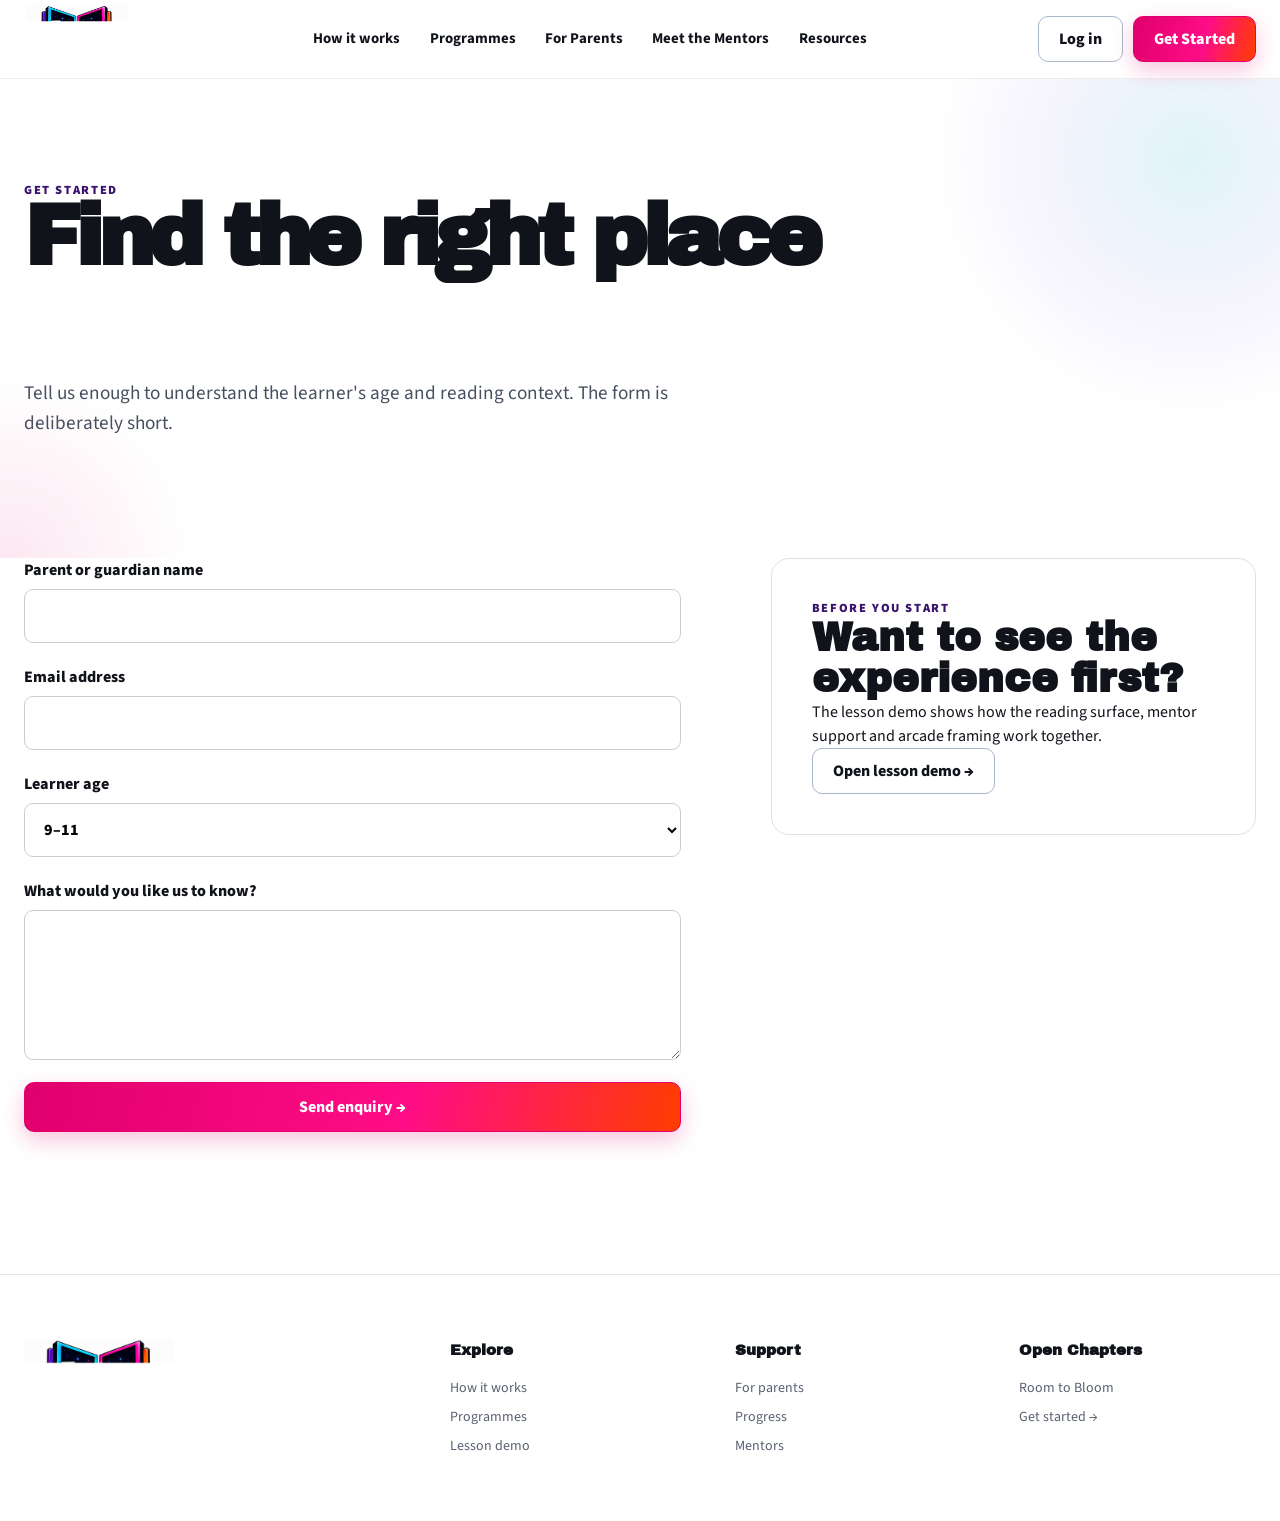
==== get-started.html @ 52873a99 "Add Open Chapters V7.12 conferencing site" ====
<!doctype html>
<html lang="en">
<head>
<meta charset="utf-8">
<meta name="viewport" content="width=device-width,initial-scale=1">
<meta name="theme-color" content="#ffffff">
<title>Get Started — Open Chapters</title>
<meta name="description" content="Get started with Open Chapters.">
<link rel="preconnect" href="https://fonts.googleapis.com">
<link rel="preconnect" href="https://fonts.gstatic.com" crossorigin>
<link href="https://fonts.googleapis.com/css2?family=Archivo+Black&family=Source+Sans+3:wght@400;600;700;800;900&display=swap" rel="stylesheet">
<link rel="stylesheet" href="css/main.css">
<link rel="stylesheet" href="css/design-primitives.css">
<link rel="stylesheet" href="css/composition-system.css">
<link rel="stylesheet" href="css/interaction-states.css">
<link rel="stylesheet" href="css/multipage.css">
<link href="css/alive.css" rel="stylesheet"/>
</head><body class="start-page"><a class="skip-link" href="#main">Skip to content</a><header class="site-header" data-header="">
<div class="shell header-inner">
<a aria-label="Open Chapters home" class="brand" href="index.html"><img alt="Open Chapters — Room to Bloom" src="assets/open-chapters-logo.png"/></a>
<button aria-controls="primary-nav" aria-expanded="false" class="menu-toggle" data-menu-toggle=""><span></span><span></span><span></span><b class="sr-only">Menu</b></button>
<nav class="primary-nav" data-menu="" id="primary-nav">
<a href="how-it-works.html">How it works</a><a href="programmes.html">Programmes</a><a href="parents.html">For Parents</a><a href="mentors.html">Meet the Mentors</a><a href="resources.html">Resources</a>
</nav>
<div class="header-actions"><button class="btn btn-outline">Log in</button><a class="btn btn-hot" href="get-started.html">Get Started</a></div>
</div>
</header><main id="main"><section class="v6-hero compact start-hero"><div class="shell"><p class="eyebrow">GET STARTED</p><h1>Find the right place<br><em>to begin.</em></h1><p class="v6-lede">Tell us enough to understand the learner's age and reading context. The form is deliberately short.</p></div></section><section class="start-layout"><div class="shell"><form class="start-form" data-start-form><label><span>Parent or guardian name</span><input name="name" autocomplete="name" required></label><label><span>Email address</span><input name="email" type="email" autocomplete="email" required></label><label><span>Learner age</span><select name="age"><option>6–8</option><option selected>9–11</option><option>12–14</option></select></label><label><span>What would you like us to know?</span><textarea name="context" rows="5"></textarea></label><button class="btn btn-hot btn-lg" type="submit">Send enquiry →</button><p class="form-message" aria-live="polite"></p></form><aside><p class="eyebrow">BEFORE YOU START</p><h2>Want to see the experience first?</h2><p>The lesson demo shows how the reading surface, mentor support and arcade framing work together.</p><a class="btn btn-outline" href="lesson.html">Open lesson demo →</a></aside></div></section></main><footer class="site-footer-v6"><div class="shell footer-v6-grid"><a class="footer-logo" href="index.html"><img src="assets/open-chapters-logo.png" alt="Open Chapters — Room to Bloom"></a><div><strong>Explore</strong><a href="how-it-works.html">How it works</a><a href="programmes.html">Programmes</a><a href="lesson.html">Lesson demo</a></div><div><strong>Support</strong><a href="parents.html">For parents</a><a href="progress.html">Progress</a><a href="mentors.html">Mentors</a></div><div><strong>Open Chapters</strong><span>Room to Bloom</span><a href="get-started.html">Get started →</a></div></div></footer><script src="js/primitives.js" defer></script><script src="js/app.js" defer></script><script src="js/multipage.js" defer></script><script defer src="js/alive.js"></script>
</body></html>
---- css/main.css ----
@layer reset,tokens,base,layout,components,sections,motion,responsive,utilities;
@layer reset{*,*::before,*::after{box-sizing:border-box}html{scroll-behavior:smooth}body,h1,h2,h3,h4,p,ul,ol,figure,blockquote{margin:0}ul{padding:0;list-style:none}button,input,textarea,select{font:inherit}button,a{-webkit-tap-highlight-color:transparent}img{display:block;max-width:100%}a{color:inherit;text-decoration:none}}
@layer tokens{:root{--white:#fff;--ink:#10131a;--cyan:#00a7c7;--cyan2:#00e7ff;--magenta:#e0006c;--violet:#3b146e;--violet2:#5426d9;--orange:#ff8a00;--verm:#ff3d00;--lime:#b6ff00;--paper:#f7f9fc;--line:#dfe5ee;--muted:#5d6780;--display:"Archivo Black",Impact,sans-serif;--ui:"Source Sans 3",Arial,sans-serif;--shell:1440px;--shadow:0 18px 55px rgba(16,19,26,.13);--shadow-small:0 8px 25px rgba(16,19,26,.10);--ease:cubic-bezier(.2,.8,.2,1)}}
@layer base{html{background:var(--white);color:var(--ink);font-family:var(--ui)}body{min-width:320px;background:#fff;font-size:16px;line-height:1.5;overflow-x:hidden}.shell{width:min(calc(100% - 48px),var(--shell));margin-inline:auto}.shell-wide{--shell:1540px}.sr-only{position:absolute;width:1px;height:1px;padding:0;margin:-1px;overflow:hidden;clip:rect(0,0,0,0);white-space:nowrap;border:0}.skip-link{position:fixed;z-index:9999;top:8px;left:8px;transform:translateY(-150%);background:var(--ink);color:#fff;padding:10px 16px;border-radius:8px}.skip-link:focus{transform:none}em{font-style:normal;background:linear-gradient(90deg,var(--violet2),var(--cyan),var(--magenta));-webkit-background-clip:text;background-clip:text;color:transparent}.eyebrow{font-size:.78rem;font-weight:900;letter-spacing:.13em;color:var(--violet);text-transform:uppercase}.section-intro{max-width:800px;margin:0 auto 38px;text-align:center}.section-intro h2,.section-bar h2,.parent-copy h2,.mentor-copy h2{font-family:var(--display);font-size:clamp(2rem,3.4vw,4rem);line-height:.98;letter-spacing:-.045em;margin-top:10px}.section-intro>p:last-child{max-width:680px;margin:18px auto 0;color:var(--muted);font-size:1.1rem}}
@layer components{.btn{display:inline-flex;align-items:center;justify-content:center;gap:10px;min-height:42px;padding:10px 20px;border:1.5px solid var(--ink);border-radius:10px;background:#fff;color:var(--ink);font-weight:800;cursor:pointer;transition:transform .18s var(--ease),box-shadow .18s var(--ease),filter .18s var(--ease)}.btn:hover{transform:translateY(-2px);box-shadow:var(--shadow-small)}.btn:active{transform:translateY(1px)}.btn-hot{border-color:var(--magenta);color:#fff;background:linear-gradient(105deg,var(--magenta),#ff0c87 58%,var(--verm));box-shadow:0 8px 22px rgba(224,0,108,.24)}.btn-outline{background:rgba(255,255,255,.9);border-color:#aab6cc}.btn-lg{min-height:50px;padding:12px 25px}.btn-xl{min-height:58px;padding:14px 34px;font-size:1.08rem}.actions{display:flex;gap:14px;flex-wrap:wrap;margin-top:28px}.play{display:grid;place-items:center;width:24px;height:24px;border:1px solid currentColor;border-radius:50%;font-size:.62rem}.object-icon{width:50px;height:50px;display:grid;place-items:center;font-family:var(--display);font-size:28px;color:#fff;border:3px solid var(--ink);border-radius:12px;box-shadow:4px 5px 0 var(--violet)}.object-icon-book{background:linear-gradient(135deg,var(--cyan),var(--magenta))}.object-icon-controller{background:linear-gradient(135deg,var(--violet2),var(--magenta))}.object-icon-bars{background:linear-gradient(135deg,var(--cyan),var(--violet2))}.object-icon-star{background:linear-gradient(135deg,var(--orange),var(--magenta));color:#ffe659}.plate{position:relative;background:linear-gradient(180deg,#101d33,#050a13);border:2px solid var(--cyan);box-shadow:inset 0 0 0 2px rgba(84,38,217,.65),0 0 10px rgba(0,167,199,.4);clip-path:polygon(4% 0,96% 0,100% 18%,100% 82%,96% 100%,4% 100%,0 82%,0 18%)}.plate::before{content:"";position:absolute;left:8%;right:8%;top:2px;height:2px;background:#fff;opacity:.7;box-shadow:0 0 8px #fff}}
@layer layout{.site-header{position:sticky;top:0;z-index:100;background:rgba(255,255,255,.93);backdrop-filter:blur(18px);border-bottom:1px solid rgba(16,19,26,.08);transition:box-shadow .2s}.site-header.scrolled{box-shadow:0 8px 28px rgba(16,19,26,.09)}.header-inner{height:78px;display:grid;grid-template-columns:118px 1fr auto;align-items:center;gap:26px}.brand img{width:105px;height:68px;object-fit:contain}.primary-nav{display:flex;justify-content:center;gap:clamp(18px,2.3vw,40px);font-size:.93rem;font-weight:700}.primary-nav a{position:relative;padding:8px 0}.primary-nav a::after{content:"";position:absolute;left:0;right:100%;bottom:2px;height:3px;background:linear-gradient(90deg,var(--cyan),var(--magenta));transition:right .2s}.primary-nav a:hover::after{right:0}.header-actions{display:flex;gap:10px}.menu-toggle{display:none;border:0;background:none;width:42px;height:42px;padding:8px}.menu-toggle span{display:block;height:2px;background:var(--ink);margin:6px 0}.content-section{padding:84px 0}.section-stage{position:relative}}
@layer sections{.hero{min-height:650px;padding:44px 0 18px;background:#fff;overflow:hidden}.hero::before{content:"";position:absolute;inset:0;background:radial-gradient(circle at 67% 46%,rgba(0,167,199,.07),transparent 24%),radial-gradient(circle at 80% 32%,rgba(224,0,108,.055),transparent 18%);pointer-events:none}.hero-grid{position:relative;display:grid;grid-template-columns:.78fr 1.42fr;gap:34px;align-items:center;min-height:470px}.hero-copy{z-index:3;padding-left:2%}.hero-copy h1{font-family:var(--display);font-size:clamp(3.8rem,5.8vw,6.4rem);line-height:.84;letter-spacing:-.065em}.hero-copy h1 em{display:inline-block;padding-bottom:.08em}.hero-lede{max-width:460px;margin-top:24px;font-size:1.18rem;line-height:1.48;color:#33405b}.trust-row{display:flex;gap:24px;flex-wrap:wrap;margin-top:28px;font-size:.82rem;font-weight:700}.trust-row b{color:var(--violet2);margin-right:6px}.hero-visual{position:relative;min-height:500px;display:grid;place-items:center}.hero-art{position:relative;z-index:3;width:min(90%,760px);max-height:480px;object-fit:contain;filter:drop-shadow(0 28px 28px rgba(16,19,26,.20));transform:translate(calc(var(--px,0)*8px),calc(var(--py,0)*8px));transition:transform .12s linear}.hero-glow{position:absolute;z-index:0;width:76%;height:54%;border-radius:50%;background:radial-gradient(ellipse,rgba(0,231,255,.22),rgba(224,0,108,.08) 50%,transparent 72%);filter:blur(20px)}.hero-side-message{position:absolute;z-index:4;right:0;top:42%;transform:rotate(-5deg);font-family:var(--display);line-height:.93;font-size:clamp(1rem,1.5vw,1.55rem)}.hero-side-message strong{display:block;color:var(--magenta);margin-top:5px}.float-star{position:absolute;z-index:4;color:var(--orange);font-size:42px;text-shadow:0 3px 0 #a63d00,0 0 12px rgba(255,138,0,.3)}.star-a{left:13%;top:8%}.star-b{right:12%;top:14%;font-size:26px;color:var(--cyan)}.star-c{right:4%;bottom:22%;font-size:20px;color:var(--violet2)}.hero-atmosphere i{position:absolute;border-radius:50%;background:rgba(0,167,199,.12);filter:blur(14px)}.hero-atmosphere i:nth-child(1){width:180px;height:80px;right:8%;bottom:100px}.hero-atmosphere i:nth-child(2){width:120px;height:55px;right:27%;bottom:80px}.benefit-rail{position:relative;z-index:4;display:grid;grid-template-columns:repeat(4,1fr);background:#fff;border:1px solid #e3e7ef;border-radius:12px;box-shadow:var(--shadow-small);overflow:hidden}.benefit-rail article{display:flex;align-items:center;justify-content:center;gap:14px;min-height:94px;padding:14px 22px;border-right:1px solid #e1e5ed}.benefit-rail article:last-child{border-right:0}.benefit-rail p{font-size:.92rem;line-height:1.2}.lesson-section{padding:80px 0 90px;background:linear-gradient(180deg,#fff,#f7f9fc 55%,#fff)}.lesson-frame{position:relative;width:100%;aspect-ratio:16/9.2;min-height:650px;max-height:900px;padding:18px 22px 22px;border:6px solid #07101d;border-radius:28px;background:linear-gradient(180deg,#07101e,#02050b 65%,#07101a);color:#fff;box-shadow:0 34px 80px rgba(16,19,26,.26),0 0 0 4px var(--cyan),0 0 0 8px var(--violet);overflow:hidden;isolation:isolate}.lesson-frame::before{content:"";position:absolute;inset:10px;border:2px solid var(--magenta);border-radius:19px;pointer-events:none;box-shadow:inset 0 0 18px rgba(224,0,108,.28)}.lesson-frame::after{content:"";position:absolute;inset:0;z-index:-1;background:radial-gradient(circle at 55% 0,rgba(84,38,217,.22),transparent 30%),repeating-linear-gradient(180deg,transparent 0 4px,rgba(255,255,255,.012) 5px)}.cabinet-rail{position:absolute;z-index:8;pointer-events:none}.rail-one{left:1.5%;right:1.5%;top:1.3%;height:4px;background:linear-gradient(90deg,var(--cyan),var(--magenta),var(--orange));box-shadow:0 0 10px var(--cyan)}.rail-two{left:1.2%;top:7%;bottom:8%;width:4px;background:linear-gradient(var(--magenta),var(--cyan),var(--orange));box-shadow:0 0 10px var(--magenta)}.rail-three{right:1.2%;top:7%;bottom:8%;width:4px;background:linear-gradient(var(--orange),var(--magenta),var(--cyan));box-shadow:0 0 10px var(--cyan)}.lesson-top{position:relative;z-index:10;height:15%;display:grid;grid-template-columns:13% 27% 23% 13% 19%;gap:1.25%;align-items:center}.lesson-logo{width:100%;height:100%;object-fit:contain}.mission,.lesson-progress,.score,.learner{height:72%;display:flex;align-items:center;padding:0 7%}.mission{flex-direction:column;align-items:flex-start;justify-content:center}.mission span{font-size:clamp(.6rem,.9vw,.9rem);font-weight:900;color:#ffe640;letter-spacing:.08em}.mission strong{font-size:clamp(.75rem,1.1vw,1.12rem)}.lesson-progress{gap:10px}.lesson-progress>span{position:absolute;top:10%;left:8%;font-size:.58rem;font-weight:800;letter-spacing:.1em}.progress-track{flex:1;height:14px;border:1px solid var(--cyan);border-radius:999px;background:#0b1322;overflow:hidden}.progress-track i{display:block;width:55%;height:100%;border-radius:inherit;background:linear-gradient(90deg,var(--violet2),var(--cyan2));box-shadow:0 0 14px var(--cyan2);transition:width .45s var(--ease)}.lesson-progress b{color:var(--orange);font-size:24px}.score{flex-direction:column;justify-content:center;text-align:center}.score span{font-size:.65rem;font-weight:800}.score strong{font-family:var(--display);font-size:clamp(1rem,1.6vw,1.6rem);color:#ffe340}.learner{gap:10px}.avatar{width:45px;aspect-ratio:1;border-radius:50%;display:grid;place-items:center;background:linear-gradient(135deg,var(--cyan),var(--violet2));border:3px solid var(--orange);font-family:var(--display)}.learner b,.learner small{display:block}.learner small{color:var(--cyan2)}.lesson-body{position:relative;z-index:5;height:69%;display:grid;grid-template-columns:10.5% 18% 1fr;gap:1.4%}.lesson-nav{display:flex;flex-direction:column;gap:9px;padding-top:8px}.lesson-nav button{flex:1;min-height:0;display:flex;align-items:center;gap:10px;padding:0 12px;border:1px solid #28436d;border-radius:9px;background:linear-gradient(#0b1628,#050a13);color:#fff;font-weight:700;font-size:clamp(.65rem,.9vw,.9rem);cursor:pointer;transition:.18s var(--ease)}.lesson-nav button span{width:30px;height:30px;display:grid;place-items:center;border-radius:7px;background:#111a28;color:#ffd83d;font-size:20px}.lesson-nav button:hover{transform:translateX(4px);border-color:var(--cyan)}.lesson-nav button.active{background:linear-gradient(100deg,var(--cyan),#15dfe9);color:#051018;box-shadow:0 0 15px rgba(0,231,255,.45)}.mentor-zone{position:relative;min-width:0}.speech{position:absolute;z-index:6;left:2%;right:2%;top:4%;padding:12px 12px 15px;background:#fff;color:var(--ink);border:3px solid var(--cyan);border-radius:18px 18px 18px 5px;box-shadow:0 0 0 3px rgba(255,255,255,.75),0 8px 20px rgba(0,0,0,.3);font-size:clamp(.65rem,.9vw,.9rem);line-height:1.05}.speech b,.speech span{display:block}.speech span{margin-top:3px}.mentor-image-wrap{position:absolute;inset:24% -2% 0;overflow:hidden}.mentor-crop{position:absolute;width:430%;max-width:none;height:auto;left:-115%;top:-5%;filter:drop-shadow(0 12px 8px rgba(0,0,0,.4));transform-origin:center bottom;transition:transform .25s var(--ease)}.mentor-zone:hover .mentor-crop{transform:translateY(-4px) rotate(.7deg)}.reward-star{position:absolute;left:3%;bottom:4%;font-size:46px;color:var(--cyan2);text-shadow:0 0 12px var(--cyan2),3px 3px 0 var(--violet2)}.story-panel{min-width:0;display:grid;grid-template-columns:56% 44%;margin:8px 0 4px;background:#fff;color:var(--ink);border:3px solid var(--cyan);border-radius:15px;overflow:hidden;box-shadow:0 0 20px rgba(0,167,199,.35),8px 8px 0 rgba(59,20,110,.75)}.story-copy{padding:6% 7%;overflow:auto}.story-kicker{font-size:.67rem;letter-spacing:.13em;font-weight:900;color:var(--magenta)}.story-copy h3{font-family:Georgia,serif;font-size:clamp(1.7rem,2.5vw,2.6rem);margin:8px 0 20px}.story-copy p{font-family:Georgia,serif;font-size:clamp(.9rem,1.15vw,1.15rem);line-height:1.62;margin-bottom:16px}.story-image{position:relative;overflow:hidden;background:#1a1018}.story-image img{position:absolute;width:205%;max-width:none;height:auto;right:-2%;top:-7%;transform:translateX(0);transition:transform 6s ease-out}.story-panel:hover .story-image img{transform:translateX(-3%)}.lesson-controls{position:relative;z-index:10;height:8%;display:flex;align-items:center;justify-content:center;gap:20px}.lesson-controls>button:not(.next-button){width:52px;height:44px;border:1px solid var(--cyan);border-radius:8px;background:linear-gradient(#12213a,#050a13);color:#fff;font-size:2rem;line-height:1;cursor:pointer}.lesson-controls>button:active{transform:translateY(2px)}.lesson-controls span{font-weight:700}.next-button{position:absolute;right:2%;width:18%;height:50px;border:2px solid #fff;border-radius:10px;color:#fff;background:linear-gradient(100deg,var(--magenta),#ff0c91,var(--orange));font-weight:900;font-size:1.1rem;cursor:pointer;box-shadow:0 0 18px rgba(224,0,108,.5);overflow:hidden}.next-button::before{content:"";position:absolute;inset:0;transform:translateX(-120%);background:linear-gradient(110deg,transparent,rgba(255,255,255,.35),transparent)}.next-button:hover::before{transform:translateX(120%);transition:transform .55s}.lesson-footer{position:relative;z-index:7;height:8%;display:flex;align-items:center;justify-content:center;gap:20px}.lesson-footer p{width:52%;height:62%;display:flex;align-items:center;justify-content:center;gap:12px;background:#03070e;border:3px solid var(--violet2);clip-path:polygon(5% 0,95% 0,100% 50%,95% 100%,5% 100%,0 50%);box-shadow:inset 0 0 12px var(--cyan)}.lesson-footer span{font-weight:900;letter-spacing:.22em;font-size:.8rem;color:var(--cyan2)}.lesson-footer span:nth-child(2){color:#fff}.lesson-footer span:nth-child(3){color:var(--lime)}.lesson-footer i{height:22px;width:18%;background:linear-gradient(90deg,var(--orange),var(--magenta),var(--violet2));clip-path:polygon(0 50%,12% 0,100% 0,90% 100%,12% 100%)}.lesson-footer i:last-child{transform:scaleX(-1)}.programmes-section{background:#fff}.section-bar{display:flex;justify-content:space-between;align-items:end;margin-bottom:28px}.section-bar a{font-weight:800;color:var(--violet2)}.programme-layout{display:grid;grid-template-columns:1.1fr 1fr;gap:26px}.programme-art{min-height:360px;border-radius:14px;overflow:hidden;box-shadow:var(--shadow-small)}.programme-art img{width:100%;height:100%;object-fit:cover}.programme-cards{display:grid;grid-template-columns:repeat(3,1fr);gap:14px}.programme-cards article{position:relative;padding:24px 20px 20px;border:1px solid #dfe5ee;border-radius:12px;background:#fff;box-shadow:var(--shadow-small);overflow:hidden}.programme-cards article::before{content:"";position:absolute;left:0;right:0;top:0;height:6px;background:linear-gradient(90deg,var(--cyan),var(--violet2),var(--magenta))}.programme-cards span{font-size:.72rem;font-weight:900;color:var(--orange)}.programme-cards h3{font-family:var(--display);font-size:1.45rem;line-height:1;margin:12px 0}.programme-cards p{color:var(--muted);font-size:.93rem}.programme-cards a{display:flex;justify-content:space-between;margin-top:24px;font-weight:800}.parent-section{background:#f7f9fc}.parent-grid{display:grid;grid-template-columns:.85fr 1.15fr;align-items:stretch;gap:34px}.parent-copy{padding:48px 2%}.parent-copy p:not(.eyebrow){max-width:540px;margin:20px 0 28px;color:var(--muted);font-size:1.08rem}.parent-picture{min-height:420px;border-radius:16px;overflow:hidden;box-shadow:var(--shadow)}.parent-picture img{width:100%;height:100%;object-fit:cover}.report-section{background:#fff}.report-card{padding:24px;border:1px solid #dfe5ee;border-radius:16px;background:#fff;box-shadow:var(--shadow)}.report-card>header{display:flex;align-items:center;gap:18px;padding-bottom:18px;border-bottom:1px solid #e2e6ed}.report-card>header img{width:90px;height:58px;object-fit:contain}.report-card h3{font-family:var(--display);font-size:1.45rem}.report-card header p{color:var(--muted);font-size:.82rem;text-transform:uppercase;letter-spacing:.07em}.metrics{display:grid;grid-template-columns:repeat(4,1fr);gap:14px;margin:18px 0}.metrics article{min-height:130px;padding:18px;border:1px solid #e0e5ed;border-radius:10px}.metrics b{display:block;font-family:var(--display);font-size:2rem;color:var(--violet2)}.metrics span,.metrics small{display:block}.metrics span{font-weight:800}.metrics small{margin-top:7px;color:#239f54}.report-bottom{display:grid;grid-template-columns:2.2fr .8fr;gap:16px}.chart,blockquote{padding:20px;border:1px solid #e0e5ed;border-radius:10px}.chart h4{font-family:var(--display)}.chart-grid{height:220px;margin-top:12px;background:repeating-linear-gradient(0deg,transparent 0 43px,#e7ebf1 44px),repeating-linear-gradient(90deg,transparent 0 110px,#edf0f4 111px)}.chart svg{width:100%;height:100%;overflow:visible}.chart polyline{fill:none;stroke:url(#none);stroke:var(--violet2);stroke-width:5}.chart circle{fill:#fff;stroke:var(--magenta);stroke-width:5}.report-bottom blockquote{font-size:1.08rem;font-weight:700}.report-bottom cite{display:block;margin-top:20px;font-style:normal;color:var(--muted)}.mentor-section{background:#f7f9fc}.mentor-grid{display:grid;grid-template-columns:1fr 1fr;gap:40px;align-items:center}.mentor-feature{height:430px;border-radius:18px;overflow:hidden;background:#07101e;box-shadow:var(--shadow)}.mentor-feature img{width:100%;height:100%;object-fit:cover}.mentor-copy>p:not(.eyebrow){margin:20px 0;color:var(--muted);font-size:1.1rem}.mentor-copy ul{display:grid;gap:12px}.mentor-copy li{font-weight:800}.mentor-copy li::before{content:"✓";display:inline-grid;place-items:center;width:24px;height:24px;margin-right:10px;border-radius:50%;background:#19bd59;color:#fff}.closing-section{position:relative;min-height:330px;display:grid;place-items:center;overflow:hidden;background:#09101b;color:#fff}.closing-bg{position:absolute;inset:0;width:100%;height:100%;object-fit:cover}.closing-overlay{position:absolute;inset:0;background:linear-gradient(90deg,rgba(59,20,110,.75),rgba(7,16,30,.42),rgba(7,16,30,.78))}.closing-content{position:relative;z-index:2;display:grid;grid-template-columns:1fr auto 1.1fr;gap:30px;align-items:center}.closing-content p,.closing-content h2{font-family:var(--display);font-size:clamp(1.7rem,2.8vw,3.1rem);line-height:.95}.closing-content h2{color:var(--cyan2)}.closing-content>div:first-child span{font-size:1.2rem}.closing-stats{display:grid;grid-template-columns:repeat(3,1fr);gap:18px}.closing-stats span{padding-left:18px;border-left:1px solid rgba(255,255,255,.35);font-size:.82rem}.closing-stats b{display:block;font-size:1.2rem}}
@layer motion{.reveal{opacity:0;transform:translateY(22px);transition:opacity .7s var(--ease),transform .7s var(--ease)}.reveal.in-view{opacity:1;transform:none}@keyframes edgePulse{0%,100%{filter:brightness(.85)}50%{filter:brightness(1.25)}}@keyframes starFloat{0%,100%{transform:translateY(0) rotate(-5deg)}50%{transform:translateY(-9px) rotate(5deg)}}@keyframes rewardPulse{0%,100%{transform:scale(.94);filter:brightness(.9)}50%{transform:scale(1.08);filter:brightness(1.3)}}@keyframes scorePop{0%{transform:scale(1)}40%{transform:scale(1.18);color:var(--lime)}100%{transform:scale(1)}}@media(prefers-reduced-motion:no-preference){.rail-one,.rail-two,.rail-three{animation:edgePulse 3.2s ease-in-out infinite}.float-star{animation:starFloat 3.5s ease-in-out infinite}.star-b{animation-delay:.7s}.star-c{animation-delay:1.3s}.reward-star{animation:rewardPulse 2.7s ease-in-out infinite}.score strong.pop{animation:scorePop .4s var(--ease)}}@media(prefers-reduced-motion:reduce){*,*::before,*::after{scroll-behavior:auto!important;animation-duration:.001ms!important;animation-iteration-count:1!important;transition-duration:.001ms!important}.reveal{opacity:1;transform:none}}}
@layer responsive{@media(max-width:1100px){.header-inner{grid-template-columns:100px 1fr auto}.primary-nav{gap:14px;font-size:.82rem}.hero-grid{grid-template-columns:.85fr 1.15fr}.hero-copy h1{font-size:clamp(3.5rem,6.2vw,5rem)}.lesson-frame{min-height:610px}.programme-layout{grid-template-columns:1fr}.programme-art{height:390px}.closing-content{grid-template-columns:1fr auto}.closing-stats{grid-column:1/-1}.mentor-crop{width:480%;left:-145%}}@media(max-width:820px){.shell{width:min(calc(100% - 30px),var(--shell))}.header-inner{grid-template-columns:90px 1fr auto}.menu-toggle{display:block;justify-self:end}.primary-nav{position:absolute;left:15px;right:15px;top:74px;display:none;flex-direction:column;padding:20px;background:#fff;border:1px solid #dfe5ee;border-radius:12px;box-shadow:var(--shadow)}.primary-nav.open{display:flex}.header-actions{display:none}.hero{padding-top:28px}.hero-grid{grid-template-columns:1fr}.hero-copy{text-align:center;padding:0}.hero-lede{margin-inline:auto}.actions,.trust-row{justify-content:center}.hero-visual{min-height:410px}.hero-art{width:min(94%,620px)}.hero-side-message{right:4%}.benefit-rail{grid-template-columns:repeat(2,1fr)}.benefit-rail article:nth-child(2){border-right:0}.lesson-frame{min-width:880px;min-height:560px}.shell-wide{overflow-x:auto;padding-bottom:15px}.lesson-section .section-intro{position:sticky;left:0}.programme-cards{grid-template-columns:1fr}.parent-grid,.mentor-grid{grid-template-columns:1fr}.parent-copy{padding:10px 0}.metrics{grid-template-columns:repeat(2,1fr)}.report-bottom{grid-template-columns:1fr}.closing-content{grid-template-columns:1fr;text-align:center;padding:55px 0}.closing-stats{grid-template-columns:repeat(3,1fr)}}@media(max-width:520px){.header-inner{height:68px}.brand img{width:82px;height:56px}.hero-copy h1{font-size:3.4rem}.hero-visual{min-height:330px}.hero-side-message{font-size:.8rem}.float-star{font-size:26px}.benefit-rail{grid-template-columns:1fr}.benefit-rail article{border-right:0;border-bottom:1px solid #e1e5ed;justify-content:flex-start}.section-intro h2,.section-bar h2,.parent-copy h2,.mentor-copy h2{font-size:2.2rem}.content-section{padding:58px 0}.programme-art{height:280px}.metrics{grid-template-columns:1fr}.closing-stats{grid-template-columns:1fr}.closing-stats span{border-left:0;border-top:1px solid rgba(255,255,255,.25);padding:10px 0}.btn-xl{width:100%}}}
@layer utilities{.is-hidden{display:none!important}.no-scroll{overflow:hidden}.focus-ring:focus-visible,button:focus-visible,a:focus-visible{outline:3px solid var(--cyan);outline-offset:3px}}

/* Executable atomic extension system */
.u-m-0{margin:0px}
.u-p-0{padding:0px}
.u-mt-0{margin-top:0px}
.u-mr-0{margin-right:0px}
.u-mb-0{margin-bottom:0px}
.u-ml-0{margin-left:0px}
.u-pt-0{padding-top:0px}
.u-pr-0{padding-right:0px}
.u-pb-0{padding-bottom:0px}
.u-pl-0{padding-left:0px}
.u-m-2{margin:2px}
.u-p-2{padding:2px}
.u-mt-2{margin-top:2px}
.u-mr-2{margin-right:2px}
.u-mb-2{margin-bottom:2px}
.u-ml-2{margin-left:2px}
.u-pt-2{padding-top:2px}
.u-pr-2{padding-right:2px}
.u-pb-2{padding-bottom:2px}
.u-pl-2{padding-left:2px}
.u-m-4{margin:4px}
.u-p-4{padding:4px}
.u-mt-4{margin-top:4px}
.u-mr-4{margin-right:4px}
.u-mb-4{margin-bottom:4px}
.u-ml-4{margin-left:4px}
.u-pt-4{padding-top:4px}
.u-pr-4{padding-right:4px}
.u-pb-4{padding-bottom:4px}
.u-pl-4{padding-left:4px}
.u-m-6{margin:6px}
.u-p-6{padding:6px}
.u-mt-6{margin-top:6px}
.u-mr-6{margin-right:6px}
.u-mb-6{margin-bottom:6px}
.u-ml-6{margin-left:6px}
.u-pt-6{padding-top:6px}
.u-pr-6{padding-right:6px}
.u-pb-6{padding-bottom:6px}
.u-pl-6{padding-left:6px}
.u-m-8{margin:8px}
.u-p-8{padding:8px}
.u-mt-8{margin-top:8px}
.u-mr-8{margin-right:8px}
.u-mb-8{margin-bottom:8px}
.u-ml-8{margin-left:8px}
.u-pt-8{padding-top:8px}
.u-pr-8{padding-right:8px}
.u-pb-8{padding-bottom:8px}
.u-pl-8{padding-left:8px}
.u-m-10{margin:10px}
.u-p-10{padding:10px}
.u-mt-10{margin-top:10px}
.u-mr-10{margin-right:10px}
.u-mb-10{margin-bottom:10px}
.u-ml-10{margin-left:10px}
.u-pt-10{padding-top:10px}
.u-pr-10{padding-right:10px}
.u-pb-10{padding-bottom:10px}
.u-pl-10{padding-left:10px}
.u-m-12{margin:12px}
.u-p-12{padding:12px}
.u-mt-12{margin-top:12px}
.u-mr-12{margin-right:12px}
.u-mb-12{margin-bottom:12px}
.u-ml-12{margin-left:12px}
.u-pt-12{padding-top:12px}
.u-pr-12{padding-right:12px}
.u-pb-12{padding-bottom:12px}
.u-pl-12{padding-left:12px}
.u-m-14{margin:14px}
.u-p-14{padding:14px}
.u-mt-14{margin-top:14px}
.u-mr-14{margin-right:14px}
.u-mb-14{margin-bottom:14px}
.u-ml-14{margin-left:14px}
.u-pt-14{padding-top:14px}
.u-pr-14{padding-right:14px}
.u-pb-14{padding-bottom:14px}
.u-pl-14{padding-left:14px}
.u-m-16{margin:16px}
.u-p-16{padding:16px}
.u-mt-16{margin-top:16px}
.u-mr-16{margin-right:16px}
.u-mb-16{margin-bottom:16px}
.u-ml-16{margin-left:16px}
.u-pt-16{padding-top:16px}
.u-pr-16{padding-right:16px}
.u-pb-16{padding-bottom:16px}
.u-pl-16{padding-left:16px}
.u-m-18{margin:18px}
.u-p-18{padding:18px}
.u-mt-18{margin-top:18px}
.u-mr-18{margin-right:18px}
.u-mb-18{margin-bottom:18px}
.u-ml-18{margin-left:18px}
.u-pt-18{padding-top:18px}
.u-pr-18{padding-right:18px}
.u-pb-18{padding-bottom:18px}
.u-pl-18{padding-left:18px}
.u-m-20{margin:20px}
.u-p-20{padding:20px}
.u-mt-20{margin-top:20px}
.u-mr-20{margin-right:20px}
.u-mb-20{margin-bottom:20px}
.u-ml-20{margin-left:20px}
.u-pt-20{padding-top:20px}
.u-pr-20{padding-right:20px}
.u-pb-20{padding-bottom:20px}
.u-pl-20{padding-left:20px}
.u-m-22{margin:22px}
.u-p-22{padding:22px}
.u-mt-22{margin-top:22px}
.u-mr-22{margin-right:22px}
.u-mb-22{margin-bottom:22px}
.u-ml-22{margin-left:22px}
.u-pt-22{padding-top:22px}
.u-pr-22{padding-right:22px}
.u-pb-22{padding-bottom:22px}
.u-pl-22{padding-left:22px}
.u-m-24{margin:24px}
.u-p-24{padding:24px}
.u-mt-24{margin-top:24px}
.u-mr-24{margin-right:24px}
.u-mb-24{margin-bottom:24px}
.u-ml-24{margin-left:24px}
.u-pt-24{padding-top:24px}
.u-pr-24{padding-right:24px}
.u-pb-24{padding-bottom:24px}
.u-pl-24{padding-left:24px}
.u-m-26{margin:26px}
.u-p-26{padding:26px}
.u-mt-26{margin-top:26px}
.u-mr-26{margin-right:26px}
.u-mb-26{margin-bottom:26px}
.u-ml-26{margin-left:26px}
.u-pt-26{padding-top:26px}
.u-pr-26{padding-right:26px}
.u-pb-26{padding-bottom:26px}
.u-pl-26{padding-left:26px}
.u-m-28{margin:28px}
.u-p-28{padding:28px}
.u-mt-28{margin-top:28px}
.u-mr-28{margin-right:28px}
.u-mb-28{margin-bottom:28px}
.u-ml-28{margin-left:28px}
.u-pt-28{padding-top:28px}
.u-pr-28{padding-right:28px}
.u-pb-28{padding-bottom:28px}
.u-pl-28{padding-left:28px}
.u-m-30{margin:30px}
.u-p-30{padding:30px}
.u-mt-30{margin-top:30px}
.u-mr-30{margin-right:30px}
.u-mb-30{margin-bottom:30px}
.u-ml-30{margin-left:30px}
.u-pt-30{padding-top:30px}
.u-pr-30{padding-right:30px}
.u-pb-30{padding-bottom:30px}
.u-pl-30{padding-left:30px}
.u-m-32{margin:32px}
.u-p-32{padding:32px}
.u-mt-32{margin-top:32px}
.u-mr-32{margin-right:32px}
.u-mb-32{margin-bottom:32px}
.u-ml-32{margin-left:32px}
.u-pt-32{padding-top:32px}
.u-pr-32{padding-right:32px}
.u-pb-32{padding-bottom:32px}
.u-pl-32{padding-left:32px}
.u-m-34{margin:34px}
.u-p-34{padding:34px}
.u-mt-34{margin-top:34px}
.u-mr-34{margin-right:34px}
.u-mb-34{margin-bottom:34px}
.u-ml-34{margin-left:34px}
.u-pt-34{padding-top:34px}
.u-pr-34{padding-right:34px}
.u-pb-34{padding-bottom:34px}
.u-pl-34{padding-left:34px}
.u-m-36{margin:36px}
.u-p-36{padding:36px}
.u-mt-36{margin-top:36px}
.u-mr-36{margin-right:36px}
.u-mb-36{margin-bottom:36px}
.u-ml-36{margin-left:36px}
.u-pt-36{padding-top:36px}
.u-pr-36{padding-right:36px}
.u-pb-36{padding-bottom:36px}
.u-pl-36{padding-left:36px}
.u-m-38{margin:38px}
.u-p-38{padding:38px}
.u-mt-38{margin-top:38px}
.u-mr-38{margin-right:38px}
.u-mb-38{margin-bottom:38px}
.u-ml-38{margin-left:38px}
.u-pt-38{padding-top:38px}
.u-pr-38{padding-right:38px}
.u-pb-38{padding-bottom:38px}
.u-pl-38{padding-left:38px}
.u-m-40{margin:40px}
.u-p-40{padding:40px}
.u-mt-40{margin-top:40px}
.u-mr-40{margin-right:40px}
.u-mb-40{margin-bottom:40px}
.u-ml-40{margin-left:40px}
.u-pt-40{padding-top:40px}
.u-pr-40{padding-right:40px}
.u-pb-40{padding-bottom:40px}
.u-pl-40{padding-left:40px}
.u-m-42{margin:42px}
.u-p-42{padding:42px}
.u-mt-42{margin-top:42px}
.u-mr-42{margin-right:42px}
.u-mb-42{margin-bottom:42px}
.u-ml-42{margin-left:42px}
.u-pt-42{padding-top:42px}
.u-pr-42{padding-right:42px}
.u-pb-42{padding-bottom:42px}
.u-pl-42{padding-left:42px}
.u-m-44{margin:44px}
.u-p-44{padding:44px}
.u-mt-44{margin-top:44px}
.u-mr-44{margin-right:44px}
.u-mb-44{margin-bottom:44px}
.u-ml-44{margin-left:44px}
.u-pt-44{padding-top:44px}
.u-pr-44{padding-right:44px}
.u-pb-44{padding-bottom:44px}
.u-pl-44{padding-left:44px}
.u-m-46{margin:46px}
.u-p-46{padding:46px}
.u-mt-46{margin-top:46px}
.u-mr-46{margin-right:46px}
.u-mb-46{margin-bottom:46px}
.u-ml-46{margin-left:46px}
.u-pt-46{padding-top:46px}
.u-pr-46{padding-right:46px}
.u-pb-46{padding-bottom:46px}
.u-pl-46{padding-left:46px}
.u-m-48{margin:48px}
.u-p-48{padding:48px}
.u-mt-48{margin-top:48px}
.u-mr-48{margin-right:48px}
.u-mb-48{margin-bottom:48px}
.u-ml-48{margin-left:48px}
.u-pt-48{padding-top:48px}
.u-pr-48{padding-right:48px}
.u-pb-48{padding-bottom:48px}
.u-pl-48{padding-left:48px}
.u-m-50{margin:50px}
.u-p-50{padding:50px}
.u-mt-50{margin-top:50px}
.u-mr-50{margin-right:50px}
.u-mb-50{margin-bottom:50px}
.u-ml-50{margin-left:50px}
.u-pt-50{padding-top:50px}
.u-pr-50{padding-right:50px}
.u-pb-50{padding-bottom:50px}
.u-pl-50{padding-left:50px}
.u-m-52{margin:52px}
.u-p-52{padding:52px}
.u-mt-52{margin-top:52px}
.u-mr-52{margin-right:52px}
.u-mb-52{margin-bottom:52px}
.u-ml-52{margin-left:52px}
.u-pt-52{padding-top:52px}
.u-pr-52{padding-right:52px}
.u-pb-52{padding-bottom:52px}
.u-pl-52{padding-left:52px}
.u-m-54{margin:54px}
.u-p-54{padding:54px}
.u-mt-54{margin-top:54px}
.u-mr-54{margin-right:54px}
.u-mb-54{margin-bottom:54px}
.u-ml-54{margin-left:54px}
.u-pt-54{padding-top:54px}
.u-pr-54{padding-right:54px}
.u-pb-54{padding-bottom:54px}
.u-pl-54{padding-left:54px}
.u-m-56{margin:56px}
.u-p-56{padding:56px}
.u-mt-56{margin-top:56px}
.u-mr-56{margin-right:56px}
.u-mb-56{margin-bottom:56px}
.u-ml-56{margin-left:56px}
.u-pt-56{padding-top:56px}
.u-pr-56{padding-right:56px}
.u-pb-56{padding-bottom:56px}
.u-pl-56{padding-left:56px}
.u-m-58{margin:58px}
.u-p-58{padding:58px}
.u-mt-58{margin-top:58px}
.u-mr-58{margin-right:58px}
.u-mb-58{margin-bottom:58px}
.u-ml-58{margin-left:58px}
.u-pt-58{padding-top:58px}
.u-pr-58{padding-right:58px}
.u-pb-58{padding-bottom:58px}
.u-pl-58{padding-left:58px}
.u-m-60{margin:60px}
.u-p-60{padding:60px}
.u-mt-60{margin-top:60px}
.u-mr-60{margin-right:60px}
.u-mb-60{margin-bottom:60px}
.u-ml-60{margin-left:60px}
.u-pt-60{padding-top:60px}
.u-pr-60{padding-right:60px}
.u-pb-60{padding-bottom:60px}
.u-pl-60{padding-left:60px}
.u-m-62{margin:62px}
.u-p-62{padding:62px}
.u-mt-62{margin-top:62px}
.u-mr-62{margin-right:62px}
.u-mb-62{margin-bottom:62px}
.u-ml-62{margin-left:62px}
.u-pt-62{padding-top:62px}
.u-pr-62{padding-right:62px}
.u-pb-62{padding-bottom:62px}
.u-pl-62{padding-left:62px}
.u-m-64{margin:64px}
.u-p-64{padding:64px}
.u-mt-64{margin-top:64px}
.u-mr-64{margin-right:64px}
.u-mb-64{margin-bottom:64px}
.u-ml-64{margin-left:64px}
.u-pt-64{padding-top:64px}
.u-pr-64{padding-right:64px}
.u-pb-64{padding-bottom:64px}
.u-pl-64{padding-left:64px}
.u-m-66{margin:66px}
.u-p-66{padding:66px}
.u-mt-66{margin-top:66px}
.u-mr-66{margin-right:66px}
.u-mb-66{margin-bottom:66px}
.u-ml-66{margin-left:66px}
.u-pt-66{padding-top:66px}
.u-pr-66{padding-right:66px}
.u-pb-66{padding-bottom:66px}
.u-pl-66{padding-left:66px}
.u-m-68{margin:68px}
.u-p-68{padding:68px}
.u-mt-68{margin-top:68px}
.u-mr-68{margin-right:68px}
.u-mb-68{margin-bottom:68px}
.u-ml-68{margin-left:68px}
.u-pt-68{padding-top:68px}
.u-pr-68{padding-right:68px}
.u-pb-68{padding-bottom:68px}
.u-pl-68{padding-left:68px}
.u-m-70{margin:70px}
.u-p-70{padding:70px}
.u-mt-70{margin-top:70px}
.u-mr-70{margin-right:70px}
.u-mb-70{margin-bottom:70px}
.u-ml-70{margin-left:70px}
.u-pt-70{padding-top:70px}
.u-pr-70{padding-right:70px}
.u-pb-70{padding-bottom:70px}
.u-pl-70{padding-left:70px}
.u-m-72{margin:72px}
.u-p-72{padding:72px}
.u-mt-72{margin-top:72px}
.u-mr-72{margin-right:72px}
.u-mb-72{margin-bottom:72px}
.u-ml-72{margin-left:72px}
.u-pt-72{padding-top:72px}
.u-pr-72{padding-right:72px}
.u-pb-72{padding-bottom:72px}
.u-pl-72{padding-left:72px}
.u-m-74{margin:74px}
.u-p-74{padding:74px}
.u-mt-74{margin-top:74px}
.u-mr-74{margin-right:74px}
.u-mb-74{margin-bottom:74px}
.u-ml-74{margin-left:74px}
.u-pt-74{padding-top:74px}
.u-pr-74{padding-right:74px}
.u-pb-74{padding-bottom:74px}
.u-pl-74{padding-left:74px}
.u-m-76{margin:76px}
.u-p-76{padding:76px}
.u-mt-76{margin-top:76px}
.u-mr-76{margin-right:76px}
.u-mb-76{margin-bottom:76px}
.u-ml-76{margin-left:76px}
.u-pt-76{padding-top:76px}
.u-pr-76{padding-right:76px}
.u-pb-76{padding-bottom:76px}
.u-pl-76{padding-left:76px}
.u-m-78{margin:78px}
.u-p-78{padding:78px}
.u-mt-78{margin-top:78px}
.u-mr-78{margin-right:78px}
.u-mb-78{margin-bottom:78px}
.u-ml-78{margin-left:78px}
.u-pt-78{padding-top:78px}
.u-pr-78{padding-right:78px}
.u-pb-78{padding-bottom:78px}
.u-pl-78{padding-left:78px}
.u-m-80{margin:80px}
.u-p-80{padding:80px}
.u-mt-80{margin-top:80px}
.u-mr-80{margin-right:80px}
.u-mb-80{margin-bottom:80px}
.u-ml-80{margin-left:80px}
.u-pt-80{padding-top:80px}
.u-pr-80{padding-right:80px}
.u-pb-80{padding-bottom:80px}
.u-pl-80{padding-left:80px}
.u-m-82{margin:82px}
.u-p-82{padding:82px}
.u-mt-82{margin-top:82px}
.u-mr-82{margin-right:82px}
.u-mb-82{margin-bottom:82px}
.u-ml-82{margin-left:82px}
.u-pt-82{padding-top:82px}
.u-pr-82{padding-right:82px}
.u-pb-82{padding-bottom:82px}
.u-pl-82{padding-left:82px}
.u-m-84{margin:84px}
.u-p-84{padding:84px}
.u-mt-84{margin-top:84px}
.u-mr-84{margin-right:84px}
.u-mb-84{margin-bottom:84px}
.u-ml-84{margin-left:84px}
.u-pt-84{padding-top:84px}
.u-pr-84{padding-right:84px}
.u-pb-84{padding-bottom:84px}
.u-pl-84{padding-left:84px}
.u-m-86{margin:86px}
.u-p-86{padding:86px}
.u-mt-86{margin-top:86px}
.u-mr-86{margin-right:86px}
.u-mb-86{margin-bottom:86px}
.u-ml-86{margin-left:86px}
.u-pt-86{padding-top:86px}
.u-pr-86{padding-right:86px}
.u-pb-86{padding-bottom:86px}
.u-pl-86{padding-left:86px}
.u-m-88{margin:88px}
.u-p-88{padding:88px}
.u-mt-88{margin-top:88px}
.u-mr-88{margin-right:88px}
.u-mb-88{margin-bottom:88px}
.u-ml-88{margin-left:88px}
.u-pt-88{padding-top:88px}
.u-pr-88{padding-right:88px}
.u-pb-88{padding-bottom:88px}
.u-pl-88{padding-left:88px}
.u-m-90{margin:90px}
.u-p-90{padding:90px}
.u-mt-90{margin-top:90px}
.u-mr-90{margin-right:90px}
.u-mb-90{margin-bottom:90px}
.u-ml-90{margin-left:90px}
.u-pt-90{padding-top:90px}
.u-pr-90{padding-right:90px}
.u-pb-90{padding-bottom:90px}
.u-pl-90{padding-left:90px}
.u-m-92{margin:92px}
.u-p-92{padding:92px}
.u-mt-92{margin-top:92px}
.u-mr-92{margin-right:92px}
.u-mb-92{margin-bottom:92px}
.u-ml-92{margin-left:92px}
.u-pt-92{padding-top:92px}
.u-pr-92{padding-right:92px}
.u-pb-92{padding-bottom:92px}
.u-pl-92{padding-left:92px}
.u-m-94{margin:94px}
.u-p-94{padding:94px}
.u-mt-94{margin-top:94px}
.u-mr-94{margin-right:94px}
.u-mb-94{margin-bottom:94px}
.u-ml-94{margin-left:94px}
.u-pt-94{padding-top:94px}
.u-pr-94{padding-right:94px}
.u-pb-94{padding-bottom:94px}
.u-pl-94{padding-left:94px}
.u-m-96{margin:96px}
.u-p-96{padding:96px}
.u-mt-96{margin-top:96px}
.u-mr-96{margin-right:96px}
.u-mb-96{margin-bottom:96px}
.u-ml-96{margin-left:96px}
.u-pt-96{padding-top:96px}
.u-pr-96{padding-right:96px}
.u-pb-96{padding-bottom:96px}
.u-pl-96{padding-left:96px}
.u-m-98{margin:98px}
.u-p-98{padding:98px}
.u-mt-98{margin-top:98px}
.u-mr-98{margin-right:98px}
.u-mb-98{margin-bottom:98px}
.u-ml-98{margin-left:98px}
.u-pt-98{padding-top:98px}
.u-pr-98{padding-right:98px}
.u-pb-98{padding-bottom:98px}
.u-pl-98{padding-left:98px}
.u-m-100{margin:100px}
.u-p-100{padding:100px}
.u-mt-100{margin-top:100px}
.u-mr-100{margin-right:100px}
.u-mb-100{margin-bottom:100px}
.u-ml-100{margin-left:100px}
.u-pt-100{padding-top:100px}
.u-pr-100{padding-right:100px}
.u-pb-100{padding-bottom:100px}
.u-pl-100{padding-left:100px}
.u-m-102{margin:102px}
.u-p-102{padding:102px}
.u-mt-102{margin-top:102px}
.u-mr-102{margin-right:102px}
.u-mb-102{margin-bottom:102px}
.u-ml-102{margin-left:102px}
.u-pt-102{padding-top:102px}
.u-pr-102{padding-right:102px}
.u-pb-102{padding-bottom:102px}
.u-pl-102{padding-left:102px}
.u-m-104{margin:104px}
.u-p-104{padding:104px}
.u-mt-104{margin-top:104px}
.u-mr-104{margin-right:104px}
.u-mb-104{margin-bottom:104px}
.u-ml-104{margin-left:104px}
.u-pt-104{padding-top:104px}
.u-pr-104{padding-right:104px}
.u-pb-104{padding-bottom:104px}
.u-pl-104{padding-left:104px}
.u-m-106{margin:106px}
.u-p-106{padding:106px}
.u-mt-106{margin-top:106px}
.u-mr-106{margin-right:106px}
.u-mb-106{margin-bottom:106px}
.u-ml-106{margin-left:106px}
.u-pt-106{padding-top:106px}
.u-pr-106{padding-right:106px}
.u-pb-106{padding-bottom:106px}
.u-pl-106{padding-left:106px}
.u-m-108{margin:108px}
.u-p-108{padding:108px}
.u-mt-108{margin-top:108px}
.u-mr-108{margin-right:108px}
.u-mb-108{margin-bottom:108px}
.u-ml-108{margin-left:108px}
.u-pt-108{padding-top:108px}
.u-pr-108{padding-right:108px}
.u-pb-108{padding-bottom:108px}
.u-pl-108{padding-left:108px}
.u-m-110{margin:110px}
.u-p-110{padding:110px}
.u-mt-110{margin-top:110px}
.u-mr-110{margin-right:110px}
.u-mb-110{margin-bottom:110px}
.u-ml-110{margin-left:110px}
.u-pt-110{padding-top:110px}
.u-pr-110{padding-right:110px}
.u-pb-110{padding-bottom:110px}
.u-pl-110{padding-left:110px}
.u-m-112{margin:112px}
.u-p-112{padding:112px}
.u-mt-112{margin-top:112px}
.u-mr-112{margin-right:112px}
.u-mb-112{margin-bottom:112px}
.u-ml-112{margin-left:112px}
.u-pt-112{padding-top:112px}
.u-pr-112{padding-right:112px}
.u-pb-112{padding-bottom:112px}
.u-pl-112{padding-left:112px}
.u-m-114{margin:114px}
.u-p-114{padding:114px}
.u-mt-114{margin-top:114px}
.u-mr-114{margin-right:114px}
.u-mb-114{margin-bottom:114px}
.u-ml-114{margin-left:114px}
.u-pt-114{padding-top:114px}
.u-pr-114{padding-right:114px}
.u-pb-114{padding-bottom:114px}
.u-pl-114{padding-left:114px}
.u-m-116{margin:116px}
.u-p-116{padding:116px}
.u-mt-116{margin-top:116px}
.u-mr-116{margin-right:116px}
.u-mb-116{margin-bottom:116px}
.u-ml-116{margin-left:116px}
.u-pt-116{padding-top:116px}
.u-pr-116{padding-right:116px}
.u-pb-116{padding-bottom:116px}
.u-pl-116{padding-left:116px}
.u-m-118{margin:118px}
.u-p-118{padding:118px}
.u-mt-118{margin-top:118px}
.u-mr-118{margin-right:118px}
.u-mb-118{margin-bottom:118px}
.u-ml-118{margin-left:118px}
.u-pt-118{padding-top:118px}
.u-pr-118{padding-right:118px}
.u-pb-118{padding-bottom:118px}
.u-pl-118{padding-left:118px}
.u-m-120{margin:120px}
.u-p-120{padding:120px}
.u-mt-120{margin-top:120px}
.u-mr-120{margin-right:120px}
.u-mb-120{margin-bottom:120px}
.u-ml-120{margin-left:120px}
.u-pt-120{padding-top:120px}
.u-pr-120{padding-right:120px}
.u-pb-120{padding-bottom:120px}
.u-pl-120{padding-left:120px}
.u-m-122{margin:122px}
.u-p-122{padding:122px}
.u-mt-122{margin-top:122px}
.u-mr-122{margin-right:122px}
.u-mb-122{margin-bottom:122px}
.u-ml-122{margin-left:122px}
.u-pt-122{padding-top:122px}
.u-pr-122{padding-right:122px}
.u-pb-122{padding-bottom:122px}
.u-pl-122{padding-left:122px}
.u-m-124{margin:124px}
.u-p-124{padding:124px}
.u-mt-124{margin-top:124px}
.u-mr-124{margin-right:124px}
.u-mb-124{margin-bottom:124px}
.u-ml-124{margin-left:124px}
.u-pt-124{padding-top:124px}
.u-pr-124{padding-right:124px}
.u-pb-124{padding-bottom:124px}
.u-pl-124{padding-left:124px}
.u-m-126{margin:126px}
.u-p-126{padding:126px}
.u-mt-126{margin-top:126px}
.u-mr-126{margin-right:126px}
.u-mb-126{margin-bottom:126px}
.u-ml-126{margin-left:126px}
.u-pt-126{padding-top:126px}
.u-pr-126{padding-right:126px}
.u-pb-126{padding-bottom:126px}
.u-pl-126{padding-left:126px}
.u-m-128{margin:128px}
.u-p-128{padding:128px}
.u-mt-128{margin-top:128px}
.u-mr-128{margin-right:128px}
.u-mb-128{margin-bottom:128px}
.u-ml-128{margin-left:128px}
.u-pt-128{padding-top:128px}
.u-pr-128{padding-right:128px}
.u-pb-128{padding-bottom:128px}
.u-pl-128{padding-left:128px}
.u-m-130{margin:130px}
.u-p-130{padding:130px}
.u-mt-130{margin-top:130px}
.u-mr-130{margin-right:130px}
.u-mb-130{margin-bottom:130px}
.u-ml-130{margin-left:130px}
.u-pt-130{padding-top:130px}
.u-pr-130{padding-right:130px}
.u-pb-130{padding-bottom:130px}
.u-pl-130{padding-left:130px}
.u-m-132{margin:132px}
.u-p-132{padding:132px}
.u-mt-132{margin-top:132px}
.u-mr-132{margin-right:132px}
.u-mb-132{margin-bottom:132px}
.u-ml-132{margin-left:132px}
.u-pt-132{padding-top:132px}
.u-pr-132{padding-right:132px}
.u-pb-132{padding-bottom:132px}
.u-pl-132{padding-left:132px}
.u-m-134{margin:134px}
.u-p-134{padding:134px}
.u-mt-134{margin-top:134px}
.u-mr-134{margin-right:134px}
.u-mb-134{margin-bottom:134px}
.u-ml-134{margin-left:134px}
.u-pt-134{padding-top:134px}
.u-pr-134{padding-right:134px}
.u-pb-134{padding-bottom:134px}
.u-pl-134{padding-left:134px}
.u-m-136{margin:136px}
.u-p-136{padding:136px}
.u-mt-136{margin-top:136px}
.u-mr-136{margin-right:136px}
.u-mb-136{margin-bottom:136px}
.u-ml-136{margin-left:136px}
.u-pt-136{padding-top:136px}
.u-pr-136{padding-right:136px}
.u-pb-136{padding-bottom:136px}
.u-pl-136{padding-left:136px}
.u-m-138{margin:138px}
.u-p-138{padding:138px}
.u-mt-138{margin-top:138px}
.u-mr-138{margin-right:138px}
.u-mb-138{margin-bottom:138px}
.u-ml-138{margin-left:138px}
.u-pt-138{padding-top:138px}
.u-pr-138{padding-right:138px}
.u-pb-138{padding-bottom:138px}
.u-pl-138{padding-left:138px}
.u-m-140{margin:140px}
.u-p-140{padding:140px}
.u-mt-140{margin-top:140px}
.u-mr-140{margin-right:140px}
.u-mb-140{margin-bottom:140px}
.u-ml-140{margin-left:140px}
.u-pt-140{padding-top:140px}
.u-pr-140{padding-right:140px}
.u-pb-140{padding-bottom:140px}
.u-pl-140{padding-left:140px}
.u-m-142{margin:142px}
.u-p-142{padding:142px}
.u-mt-142{margin-top:142px}
.u-mr-142{margin-right:142px}
.u-mb-142{margin-bottom:142px}
.u-ml-142{margin-left:142px}
.u-pt-142{padding-top:142px}
.u-pr-142{padding-right:142px}
.u-pb-142{padding-bottom:142px}
.u-pl-142{padding-left:142px}
.u-m-144{margin:144px}
.u-p-144{padding:144px}
.u-mt-144{margin-top:144px}
.u-mr-144{margin-right:144px}
.u-mb-144{margin-bottom:144px}
.u-ml-144{margin-left:144px}
.u-pt-144{padding-top:144px}
.u-pr-144{padding-right:144px}
.u-pb-144{padding-bottom:144px}
.u-pl-144{padding-left:144px}
.u-m-146{margin:146px}
.u-p-146{padding:146px}
.u-mt-146{margin-top:146px}
.u-mr-146{margin-right:146px}
.u-mb-146{margin-bottom:146px}
.u-ml-146{margin-left:146px}
.u-pt-146{padding-top:146px}
.u-pr-146{padding-right:146px}
.u-pb-146{padding-bottom:146px}
.u-pl-146{padding-left:146px}
.u-m-148{margin:148px}
.u-p-148{padding:148px}
.u-mt-148{margin-top:148px}
.u-mr-148{margin-right:148px}
.u-mb-148{margin-bottom:148px}
.u-ml-148{margin-left:148px}
.u-pt-148{padding-top:148px}
.u-pr-148{padding-right:148px}
.u-pb-148{padding-bottom:148px}
.u-pl-148{padding-left:148px}
.u-m-150{margin:150px}
.u-p-150{padding:150px}
.u-mt-150{margin-top:150px}
.u-mr-150{margin-right:150px}
.u-mb-150{margin-bottom:150px}
.u-ml-150{margin-left:150px}
.u-pt-150{padding-top:150px}
.u-pr-150{padding-right:150px}
.u-pb-150{padding-bottom:150px}
.u-pl-150{padding-left:150px}
.u-m-152{margin:152px}
.u-p-152{padding:152px}
.u-mt-152{margin-top:152px}
.u-mr-152{margin-right:152px}
.u-mb-152{margin-bottom:152px}
.u-ml-152{margin-left:152px}
.u-pt-152{padding-top:152px}
.u-pr-152{padding-right:152px}
.u-pb-152{padding-bottom:152px}
.u-pl-152{padding-left:152px}
.u-m-154{margin:154px}
.u-p-154{padding:154px}
.u-mt-154{margin-top:154px}
.u-mr-154{margin-right:154px}
.u-mb-154{margin-bottom:154px}
.u-ml-154{margin-left:154px}
.u-pt-154{padding-top:154px}
.u-pr-154{padding-right:154px}
.u-pb-154{padding-bottom:154px}
.u-pl-154{padding-left:154px}
.u-m-156{margin:156px}
.u-p-156{padding:156px}
.u-mt-156{margin-top:156px}
.u-mr-156{margin-right:156px}
.u-mb-156{margin-bottom:156px}
.u-ml-156{margin-left:156px}
.u-pt-156{padding-top:156px}
.u-pr-156{padding-right:156px}
.u-pb-156{padding-bottom:156px}
.u-pl-156{padding-left:156px}
.u-m-158{margin:158px}
.u-p-158{padding:158px}
.u-mt-158{margin-top:158px}
.u-mr-158{margin-right:158px}
.u-mb-158{margin-bottom:158px}
.u-ml-158{margin-left:158px}
.u-pt-158{padding-top:158px}
.u-pr-158{padding-right:158px}
.u-pb-158{padding-bottom:158px}
.u-pl-158{padding-left:158px}
.u-m-160{margin:160px}
.u-p-160{padding:160px}
.u-mt-160{margin-top:160px}
.u-mr-160{margin-right:160px}
.u-mb-160{margin-bottom:160px}
.u-ml-160{margin-left:160px}
.u-pt-160{padding-top:160px}
.u-pr-160{padding-right:160px}
.u-pb-160{padding-bottom:160px}
.u-pl-160{padding-left:160px}
.u-m-162{margin:162px}
.u-p-162{padding:162px}
.u-mt-162{margin-top:162px}
.u-mr-162{margin-right:162px}
.u-mb-162{margin-bottom:162px}
.u-ml-162{margin-left:162px}
.u-pt-162{padding-top:162px}
.u-pr-162{padding-right:162px}
.u-pb-162{padding-bottom:162px}
.u-pl-162{padding-left:162px}
.u-m-164{margin:164px}
.u-p-164{padding:164px}
.u-mt-164{margin-top:164px}
.u-mr-164{margin-right:164px}
.u-mb-164{margin-bottom:164px}
.u-ml-164{margin-left:164px}
.u-pt-164{padding-top:164px}
.u-pr-164{padding-right:164px}
.u-pb-164{padding-bottom:164px}
.u-pl-164{padding-left:164px}
.u-m-166{margin:166px}
.u-p-166{padding:166px}
.u-mt-166{margin-top:166px}
.u-mr-166{margin-right:166px}
.u-mb-166{margin-bottom:166px}
.u-ml-166{margin-left:166px}
.u-pt-166{padding-top:166px}
.u-pr-166{padding-right:166px}
.u-pb-166{padding-bottom:166px}
.u-pl-166{padding-left:166px}
.u-m-168{margin:168px}
.u-p-168{padding:168px}
.u-mt-168{margin-top:168px}
.u-mr-168{margin-right:168px}
.u-mb-168{margin-bottom:168px}
.u-ml-168{margin-left:168px}
.u-pt-168{padding-top:168px}
.u-pr-168{padding-right:168px}
.u-pb-168{padding-bottom:168px}
.u-pl-168{padding-left:168px}
.u-m-170{margin:170px}
.u-p-170{padding:170px}
.u-mt-170{margin-top:170px}
.u-mr-170{margin-right:170px}
.u-mb-170{margin-bottom:170px}
.u-ml-170{margin-left:170px}
.u-pt-170{padding-top:170px}
.u-pr-170{padding-right:170px}
.u-pb-170{padding-bottom:170px}
.u-pl-170{padding-left:170px}
.u-m-172{margin:172px}
.u-p-172{padding:172px}
.u-mt-172{margin-top:172px}
.u-mr-172{margin-right:172px}
.u-mb-172{margin-bottom:172px}
.u-ml-172{margin-left:172px}
.u-pt-172{padding-top:172px}
.u-pr-172{padding-right:172px}
.u-pb-172{padding-bottom:172px}
.u-pl-172{padding-left:172px}
.u-m-174{margin:174px}
.u-p-174{padding:174px}
.u-mt-174{margin-top:174px}
.u-mr-174{margin-right:174px}
.u-mb-174{margin-bottom:174px}
.u-ml-174{margin-left:174px}
.u-pt-174{padding-top:174px}
.u-pr-174{padding-right:174px}
.u-pb-174{padding-bottom:174px}
.u-pl-174{padding-left:174px}
.u-m-176{margin:176px}
.u-p-176{padding:176px}
.u-mt-176{margin-top:176px}
.u-mr-176{margin-right:176px}
.u-mb-176{margin-bottom:176px}
.u-ml-176{margin-left:176px}
.u-pt-176{padding-top:176px}
.u-pr-176{padding-right:176px}
.u-pb-176{padding-bottom:176px}
.u-pl-176{padding-left:176px}
.u-m-178{margin:178px}
.u-p-178{padding:178px}
.u-mt-178{margin-top:178px}
.u-mr-178{margin-right:178px}
.u-mb-178{margin-bottom:178px}
.u-ml-178{margin-left:178px}
.u-pt-178{padding-top:178px}
.u-pr-178{padding-right:178px}
.u-pb-178{padding-bottom:178px}
.u-pl-178{padding-left:178px}
.u-m-180{margin:180px}
.u-p-180{padding:180px}
.u-mt-180{margin-top:180px}
.u-mr-180{margin-right:180px}
.u-mb-180{margin-bottom:180px}
.u-ml-180{margin-left:180px}
.u-pt-180{padding-top:180px}
.u-pr-180{padding-right:180px}
.u-pb-180{padding-bottom:180px}
.u-pl-180{padding-left:180px}
.u-m-182{margin:182px}
.u-p-182{padding:182px}
.u-mt-182{margin-top:182px}
.u-mr-182{margin-right:182px}
.u-mb-182{margin-bottom:182px}
.u-ml-182{margin-left:182px}
.u-pt-182{padding-top:182px}
.u-pr-182{padding-right:182px}
.u-pb-182{padding-bottom:182px}
.u-pl-182{padding-left:182px}
.u-m-184{margin:184px}
.u-p-184{padding:184px}
.u-mt-184{margin-top:184px}
.u-mr-184{margin-right:184px}
.u-mb-184{margin-bottom:184px}
.u-ml-184{margin-left:184px}
.u-pt-184{padding-top:184px}
.u-pr-184{padding-right:184px}
.u-pb-184{padding-bottom:184px}
.u-pl-184{padding-left:184px}
.u-m-186{margin:186px}
.u-p-186{padding:186px}
.u-mt-186{margin-top:186px}
.u-mr-186{margin-right:186px}
.u-mb-186{margin-bottom:186px}
.u-ml-186{margin-left:186px}
.u-pt-186{padding-top:186px}
.u-pr-186{padding-right:186px}
.u-pb-186{padding-bottom:186px}
.u-pl-186{padding-left:186px}
.u-m-188{margin:188px}
.u-p-188{padding:188px}
.u-mt-188{margin-top:188px}
.u-mr-188{margin-right:188px}
.u-mb-188{margin-bottom:188px}
.u-ml-188{margin-left:188px}
.u-pt-188{padding-top:188px}
.u-pr-188{padding-right:188px}
.u-pb-188{padding-bottom:188px}
.u-pl-188{padding-left:188px}
.u-m-190{margin:190px}
.u-p-190{padding:190px}
.u-mt-190{margin-top:190px}
.u-mr-190{margin-right:190px}
.u-mb-190{margin-bottom:190px}
.u-ml-190{margin-left:190px}
.u-pt-190{padding-top:190px}
.u-pr-190{padding-right:190px}
.u-pb-190{padding-bottom:190px}
.u-pl-190{padding-left:190px}
.u-m-192{margin:192px}
.u-p-192{padding:192px}
.u-mt-192{margin-top:192px}
.u-mr-192{margin-right:192px}
.u-mb-192{margin-bottom:192px}
.u-ml-192{margin-left:192px}
.u-pt-192{padding-top:192px}
.u-pr-192{padding-right:192px}
.u-pb-192{padding-bottom:192px}
.u-pl-192{padding-left:192px}
.u-m-194{margin:194px}
.u-p-194{padding:194px}
.u-mt-194{margin-top:194px}
.u-mr-194{margin-right:194px}
.u-mb-194{margin-bottom:194px}
.u-ml-194{margin-left:194px}
.u-pt-194{padding-top:194px}
.u-pr-194{padding-right:194px}
.u-pb-194{padding-bottom:194px}
.u-pl-194{padding-left:194px}
.u-m-196{margin:196px}
.u-p-196{padding:196px}
.u-mt-196{margin-top:196px}
.u-mr-196{margin-right:196px}
.u-mb-196{margin-bottom:196px}
.u-ml-196{margin-left:196px}
.u-pt-196{padding-top:196px}
.u-pr-196{padding-right:196px}
.u-pb-196{padding-bottom:196px}
.u-pl-196{padding-left:196px}
.u-m-198{margin:198px}
.u-p-198{padding:198px}
.u-mt-198{margin-top:198px}
.u-mr-198{margin-right:198px}
.u-mb-198{margin-bottom:198px}
.u-ml-198{margin-left:198px}
.u-pt-198{padding-top:198px}
.u-pr-198{padding-right:198px}
.u-pb-198{padding-bottom:198px}
.u-pl-198{padding-left:198px}
.u-m-200{margin:200px}
.u-p-200{padding:200px}
.u-mt-200{margin-top:200px}
.u-mr-200{margin-right:200px}
.u-mb-200{margin-bottom:200px}
.u-ml-200{margin-left:200px}
.u-pt-200{padding-top:200px}
.u-pr-200{padding-right:200px}
.u-pb-200{padding-bottom:200px}
.u-pl-200{padding-left:200px}
.u-m-202{margin:202px}
.u-p-202{padding:202px}
.u-mt-202{margin-top:202px}
.u-mr-202{margin-right:202px}
.u-mb-202{margin-bottom:202px}
.u-ml-202{margin-left:202px}
.u-pt-202{padding-top:202px}
.u-pr-202{padding-right:202px}
.u-pb-202{padding-bottom:202px}
.u-pl-202{padding-left:202px}
.u-m-204{margin:204px}
.u-p-204{padding:204px}
.u-mt-204{margin-top:204px}
.u-mr-204{margin-right:204px}
.u-mb-204{margin-bottom:204px}
.u-ml-204{margin-left:204px}
.u-pt-204{padding-top:204px}
.u-pr-204{padding-right:204px}
.u-pb-204{padding-bottom:204px}
.u-pl-204{padding-left:204px}
.u-m-206{margin:206px}
.u-p-206{padding:206px}
.u-mt-206{margin-top:206px}
.u-mr-206{margin-right:206px}
.u-mb-206{margin-bottom:206px}
.u-ml-206{margin-left:206px}
.u-pt-206{padding-top:206px}
.u-pr-206{padding-right:206px}
.u-pb-206{padding-bottom:206px}
.u-pl-206{padding-left:206px}
.u-m-208{margin:208px}
.u-p-208{padding:208px}
.u-mt-208{margin-top:208px}
.u-mr-208{margin-right:208px}
.u-mb-208{margin-bottom:208px}
.u-ml-208{margin-left:208px}
.u-pt-208{padding-top:208px}
.u-pr-208{padding-right:208px}
.u-pb-208{padding-bottom:208px}
.u-pl-208{padding-left:208px}
.u-m-210{margin:210px}
.u-p-210{padding:210px}
.u-mt-210{margin-top:210px}
.u-mr-210{margin-right:210px}
.u-mb-210{margin-bottom:210px}
.u-ml-210{margin-left:210px}
.u-pt-210{padding-top:210px}
.u-pr-210{padding-right:210px}
.u-pb-210{padding-bottom:210px}
.u-pl-210{padding-left:210px}
.u-m-212{margin:212px}
.u-p-212{padding:212px}
.u-mt-212{margin-top:212px}
.u-mr-212{margin-right:212px}
.u-mb-212{margin-bottom:212px}
.u-ml-212{margin-left:212px}
.u-pt-212{padding-top:212px}
.u-pr-212{padding-right:212px}
.u-pb-212{padding-bottom:212px}
.u-pl-212{padding-left:212px}
.u-m-214{margin:214px}
.u-p-214{padding:214px}
.u-mt-214{margin-top:214px}
.u-mr-214{margin-right:214px}
.u-mb-214{margin-bottom:214px}
.u-ml-214{margin-left:214px}
.u-pt-214{padding-top:214px}
.u-pr-214{padding-right:214px}
.u-pb-214{padding-bottom:214px}
.u-pl-214{padding-left:214px}
.u-m-216{margin:216px}
.u-p-216{padding:216px}
.u-mt-216{margin-top:216px}
.u-mr-216{margin-right:216px}
.u-mb-216{margin-bottom:216px}
.u-ml-216{margin-left:216px}
.u-pt-216{padding-top:216px}
.u-pr-216{padding-right:216px}
.u-pb-216{padding-bottom:216px}
.u-pl-216{padding-left:216px}
.u-m-218{margin:218px}
.u-p-218{padding:218px}
.u-mt-218{margin-top:218px}
.u-mr-218{margin-right:218px}
.u-mb-218{margin-bottom:218px}
.u-ml-218{margin-left:218px}
.u-pt-218{padding-top:218px}
.u-pr-218{padding-right:218px}
.u-pb-218{padding-bottom:218px}
.u-pl-218{padding-left:218px}
.u-m-220{margin:220px}
.u-p-220{padding:220px}
.u-mt-220{margin-top:220px}
.u-mr-220{margin-right:220px}
.u-mb-220{margin-bottom:220px}
.u-ml-220{margin-left:220px}
.u-pt-220{padding-top:220px}
.u-pr-220{padding-right:220px}
.u-pb-220{padding-bottom:220px}
.u-pl-220{padding-left:220px}
.u-m-222{margin:222px}
.u-p-222{padding:222px}
.u-mt-222{margin-top:222px}
.u-mr-222{margin-right:222px}
.u-mb-222{margin-bottom:222px}
.u-ml-222{margin-left:222px}
.u-pt-222{padding-top:222px}
.u-pr-222{padding-right:222px}
.u-pb-222{padding-bottom:222px}
.u-pl-222{padding-left:222px}
.u-m-224{margin:224px}
.u-p-224{padding:224px}
.u-mt-224{margin-top:224px}
.u-mr-224{margin-right:224px}
.u-mb-224{margin-bottom:224px}
.u-ml-224{margin-left:224px}
.u-pt-224{padding-top:224px}
.u-pr-224{padding-right:224px}
.u-pb-224{padding-bottom:224px}
.u-pl-224{padding-left:224px}
.u-m-226{margin:226px}
.u-p-226{padding:226px}
.u-mt-226{margin-top:226px}
.u-mr-226{margin-right:226px}
.u-mb-226{margin-bottom:226px}
.u-ml-226{margin-left:226px}
.u-pt-226{padding-top:226px}
.u-pr-226{padding-right:226px}
.u-pb-226{padding-bottom:226px}
.u-pl-226{padding-left:226px}
.u-m-228{margin:228px}
.u-p-228{padding:228px}
.u-mt-228{margin-top:228px}
.u-mr-228{margin-right:228px}
.u-mb-228{margin-bottom:228px}
.u-ml-228{margin-left:228px}
.u-pt-228{padding-top:228px}
.u-pr-228{padding-right:228px}
.u-pb-228{padding-bottom:228px}
.u-pl-228{padding-left:228px}
.u-m-230{margin:230px}
.u-p-230{padding:230px}
.u-mt-230{margin-top:230px}
.u-mr-230{margin-right:230px}
.u-mb-230{margin-bottom:230px}
.u-ml-230{margin-left:230px}
.u-pt-230{padding-top:230px}
.u-pr-230{padding-right:230px}
.u-pb-230{padding-bottom:230px}
.u-pl-230{padding-left:230px}
.u-m-232{margin:232px}
.u-p-232{padding:232px}
.u-mt-232{margin-top:232px}
.u-mr-232{margin-right:232px}
.u-mb-232{margin-bottom:232px}
.u-ml-232{margin-left:232px}
.u-pt-232{padding-top:232px}
.u-pr-232{padding-right:232px}
.u-pb-232{padding-bottom:232px}
.u-pl-232{padding-left:232px}
.u-m-234{margin:234px}
.u-p-234{padding:234px}
.u-mt-234{margin-top:234px}
.u-mr-234{margin-right:234px}
.u-mb-234{margin-bottom:234px}
.u-ml-234{margin-left:234px}
.u-pt-234{padding-top:234px}
.u-pr-234{padding-right:234px}
.u-pb-234{padding-bottom:234px}
.u-pl-234{padding-left:234px}
.u-m-236{margin:236px}
.u-p-236{padding:236px}
.u-mt-236{margin-top:236px}
.u-mr-236{margin-right:236px}
.u-mb-236{margin-bottom:236px}
.u-ml-236{margin-left:236px}
.u-pt-236{padding-top:236px}
.u-pr-236{padding-right:236px}
.u-pb-236{padding-bottom:236px}
.u-pl-236{padding-left:236px}
.u-m-238{margin:238px}
.u-p-238{padding:238px}
.u-mt-238{margin-top:238px}
.u-mr-238{margin-right:238px}
.u-mb-238{margin-bottom:238px}
.u-ml-238{margin-left:238px}
.u-pt-238{padding-top:238px}
.u-pr-238{padding-right:238px}
.u-pb-238{padding-bottom:238px}
.u-pl-238{padding-left:238px}
.u-m-240{margin:240px}
.u-p-240{padding:240px}
.u-mt-240{margin-top:240px}
.u-mr-240{margin-right:240px}
.u-mb-240{margin-bottom:240px}
.u-ml-240{margin-left:240px}
.u-pt-240{padding-top:240px}
.u-pr-240{padding-right:240px}
.u-pb-240{padding-bottom:240px}
.u-pl-240{padding-left:240px}
.u-m-242{margin:242px}
.u-p-242{padding:242px}
.u-mt-242{margin-top:242px}
.u-mr-242{margin-right:242px}
.u-mb-242{margin-bottom:242px}
.u-ml-242{margin-left:242px}
.u-pt-242{padding-top:242px}
.u-pr-242{padding-right:242px}
.u-pb-242{padding-bottom:242px}
.u-pl-242{padding-left:242px}
.u-m-244{margin:244px}
.u-p-244{padding:244px}
.u-mt-244{margin-top:244px}
.u-mr-244{margin-right:244px}
.u-mb-244{margin-bottom:244px}
.u-ml-244{margin-left:244px}
.u-pt-244{padding-top:244px}
.u-pr-244{padding-right:244px}
.u-pb-244{padding-bottom:244px}
.u-pl-244{padding-left:244px}
.u-m-246{margin:246px}
.u-p-246{padding:246px}
.u-mt-246{margin-top:246px}
.u-mr-246{margin-right:246px}
.u-mb-246{margin-bottom:246px}
.u-ml-246{margin-left:246px}
.u-pt-246{padding-top:246px}
.u-pr-246{padding-right:246px}
.u-pb-246{padding-bottom:246px}
.u-pl-246{padding-left:246px}
.u-m-248{margin:248px}
.u-p-248{padding:248px}
.u-mt-248{margin-top:248px}
.u-mr-248{margin-right:248px}
.u-mb-248{margin-bottom:248px}
.u-ml-248{margin-left:248px}
.u-pt-248{padding-top:248px}
.u-pr-248{padding-right:248px}
.u-pb-248{padding-bottom:248px}
.u-pl-248{padding-left:248px}
.u-m-250{margin:250px}
.u-p-250{padding:250px}
.u-mt-250{margin-top:250px}
.u-mr-250{margin-right:250px}
.u-mb-250{margin-bottom:250px}
.u-ml-250{margin-left:250px}
.u-pt-250{padding-top:250px}
.u-pr-250{padding-right:250px}
.u-pb-250{padding-bottom:250px}
.u-pl-250{padding-left:250px}
.u-m-252{margin:252px}
.u-p-252{padding:252px}
.u-mt-252{margin-top:252px}
.u-mr-252{margin-right:252px}
.u-mb-252{margin-bottom:252px}
.u-ml-252{margin-left:252px}
.u-pt-252{padding-top:252px}
.u-pr-252{padding-right:252px}
.u-pb-252{padding-bottom:252px}
.u-pl-252{padding-left:252px}
.u-m-254{margin:254px}
.u-p-254{padding:254px}
.u-mt-254{margin-top:254px}
.u-mr-254{margin-right:254px}
.u-mb-254{margin-bottom:254px}
.u-ml-254{margin-left:254px}
.u-pt-254{padding-top:254px}
.u-pr-254{padding-right:254px}
.u-pb-254{padding-bottom:254px}
.u-pl-254{padding-left:254px}
.u-m-256{margin:256px}
.u-p-256{padding:256px}
.u-mt-256{margin-top:256px}
.u-mr-256{margin-right:256px}
.u-mb-256{margin-bottom:256px}
.u-ml-256{margin-left:256px}
.u-pt-256{padding-top:256px}
.u-pr-256{padding-right:256px}
.u-pb-256{padding-bottom:256px}
.u-pl-256{padding-left:256px}
.u-gap-0{gap:0px}
.u-cgap-0{column-gap:0px}
.u-rgap-0{row-gap:0px}
.u-gap-2{gap:2px}
.u-cgap-2{column-gap:2px}
.u-rgap-2{row-gap:2px}
.u-gap-4{gap:4px}
.u-cgap-4{column-gap:4px}
.u-rgap-4{row-gap:4px}
.u-gap-6{gap:6px}
.u-cgap-6{column-gap:6px}
.u-rgap-6{row-gap:6px}
.u-gap-8{gap:8px}
.u-cgap-8{column-gap:8px}
.u-rgap-8{row-gap:8px}
.u-gap-10{gap:10px}
.u-cgap-10{column-gap:10px}
.u-rgap-10{row-gap:10px}
.u-gap-12{gap:12px}
.u-cgap-12{column-gap:12px}
.u-rgap-12{row-gap:12px}
.u-gap-14{gap:14px}
.u-cgap-14{column-gap:14px}
.u-rgap-14{row-gap:14px}
.u-gap-16{gap:16px}
.u-cgap-16{column-gap:16px}
.u-rgap-16{row-gap:16px}
.u-gap-18{gap:18px}
.u-cgap-18{column-gap:18px}
.u-rgap-18{row-gap:18px}
.u-gap-20{gap:20px}
.u-cgap-20{column-gap:20px}
.u-rgap-20{row-gap:20px}
.u-gap-22{gap:22px}
.u-cgap-22{column-gap:22px}
.u-rgap-22{row-gap:22px}
.u-gap-24{gap:24px}
.u-cgap-24{column-gap:24px}
.u-rgap-24{row-gap:24px}
.u-gap-26{gap:26px}
.u-cgap-26{column-gap:26px}
.u-rgap-26{row-gap:26px}
.u-gap-28{gap:28px}
.u-cgap-28{column-gap:28px}
.u-rgap-28{row-gap:28px}
.u-gap-30{gap:30px}
.u-cgap-30{column-gap:30px}
.u-rgap-30{row-gap:30px}
.u-gap-32{gap:32px}
.u-cgap-32{column-gap:32px}
.u-rgap-32{row-gap:32px}
.u-gap-34{gap:34px}
.u-cgap-34{column-gap:34px}
.u-rgap-34{row-gap:34px}
.u-gap-36{gap:36px}
.u-cgap-36{column-gap:36px}
.u-rgap-36{row-gap:36px}
.u-gap-38{gap:38px}
.u-cgap-38{column-gap:38px}
.u-rgap-38{row-gap:38px}
.u-gap-40{gap:40px}
.u-cgap-40{column-gap:40px}
.u-rgap-40{row-gap:40px}
.u-gap-42{gap:42px}
.u-cgap-42{column-gap:42px}
.u-rgap-42{row-gap:42px}
.u-gap-44{gap:44px}
.u-cgap-44{column-gap:44px}
.u-rgap-44{row-gap:44px}
.u-gap-46{gap:46px}
.u-cgap-46{column-gap:46px}
.u-rgap-46{row-gap:46px}
.u-gap-48{gap:48px}
.u-cgap-48{column-gap:48px}
.u-rgap-48{row-gap:48px}
.u-gap-50{gap:50px}
.u-cgap-50{column-gap:50px}
.u-rgap-50{row-gap:50px}
.u-gap-52{gap:52px}
.u-cgap-52{column-gap:52px}
.u-rgap-52{row-gap:52px}
.u-gap-54{gap:54px}
.u-cgap-54{column-gap:54px}
.u-rgap-54{row-gap:54px}
.u-gap-56{gap:56px}
.u-cgap-56{column-gap:56px}
.u-rgap-56{row-gap:56px}
.u-gap-58{gap:58px}
.u-cgap-58{column-gap:58px}
.u-rgap-58{row-gap:58px}
.u-gap-60{gap:60px}
.u-cgap-60{column-gap:60px}
.u-rgap-60{row-gap:60px}
.u-gap-62{gap:62px}
.u-cgap-62{column-gap:62px}
.u-rgap-62{row-gap:62px}
.u-gap-64{gap:64px}
.u-cgap-64{column-gap:64px}
.u-rgap-64{row-gap:64px}
.u-gap-66{gap:66px}
.u-cgap-66{column-gap:66px}
.u-rgap-66{row-gap:66px}
.u-gap-68{gap:68px}
.u-cgap-68{column-gap:68px}
.u-rgap-68{row-gap:68px}
.u-gap-70{gap:70px}
.u-cgap-70{column-gap:70px}
.u-rgap-70{row-gap:70px}
.u-gap-72{gap:72px}
.u-cgap-72{column-gap:72px}
.u-rgap-72{row-gap:72px}
.u-gap-74{gap:74px}
.u-cgap-74{column-gap:74px}
.u-rgap-74{row-gap:74px}
.u-gap-76{gap:76px}
.u-cgap-76{column-gap:76px}
.u-rgap-76{row-gap:76px}
.u-gap-78{gap:78px}
.u-cgap-78{column-gap:78px}
.u-rgap-78{row-gap:78px}
.u-gap-80{gap:80px}
.u-cgap-80{column-gap:80px}
.u-rgap-80{row-gap:80px}
.u-gap-82{gap:82px}
.u-cgap-82{column-gap:82px}
.u-rgap-82{row-gap:82px}
.u-gap-84{gap:84px}
.u-cgap-84{column-gap:84px}
.u-rgap-84{row-gap:84px}
.u-gap-86{gap:86px}
.u-cgap-86{column-gap:86px}
.u-rgap-86{row-gap:86px}
.u-gap-88{gap:88px}
.u-cgap-88{column-gap:88px}
.u-rgap-88{row-gap:88px}
.u-gap-90{gap:90px}
.u-cgap-90{column-gap:90px}
.u-rgap-90{row-gap:90px}
.u-gap-92{gap:92px}
.u-cgap-92{column-gap:92px}
.u-rgap-92{row-gap:92px}
.u-gap-94{gap:94px}
.u-cgap-94{column-gap:94px}
.u-rgap-94{row-gap:94px}
.u-gap-96{gap:96px}
.u-cgap-96{column-gap:96px}
.u-rgap-96{row-gap:96px}
.u-gap-98{gap:98px}
.u-cgap-98{column-gap:98px}
.u-rgap-98{row-gap:98px}
.u-gap-100{gap:100px}
.u-cgap-100{column-gap:100px}
.u-rgap-100{row-gap:100px}
.u-gap-102{gap:102px}
.u-cgap-102{column-gap:102px}
.u-rgap-102{row-gap:102px}
.u-gap-104{gap:104px}
.u-cgap-104{column-gap:104px}
.u-rgap-104{row-gap:104px}
.u-gap-106{gap:106px}
.u-cgap-106{column-gap:106px}
.u-rgap-106{row-gap:106px}
.u-gap-108{gap:108px}
.u-cgap-108{column-gap:108px}
.u-rgap-108{row-gap:108px}
.u-gap-110{gap:110px}
.u-cgap-110{column-gap:110px}
.u-rgap-110{row-gap:110px}
.u-gap-112{gap:112px}
.u-cgap-112{column-gap:112px}
.u-rgap-112{row-gap:112px}
.u-gap-114{gap:114px}
.u-cgap-114{column-gap:114px}
.u-rgap-114{row-gap:114px}
.u-gap-116{gap:116px}
.u-cgap-116{column-gap:116px}
.u-rgap-116{row-gap:116px}
.u-gap-118{gap:118px}
.u-cgap-118{column-gap:118px}
.u-rgap-118{row-gap:118px}
.u-gap-120{gap:120px}
.u-cgap-120{column-gap:120px}
.u-rgap-120{row-gap:120px}
.u-gap-122{gap:122px}
.u-cgap-122{column-gap:122px}
.u-rgap-122{row-gap:122px}
.u-gap-124{gap:124px}
.u-cgap-124{column-gap:124px}
.u-rgap-124{row-gap:124px}
.u-gap-126{gap:126px}
.u-cgap-126{column-gap:126px}
.u-rgap-126{row-gap:126px}
.u-gap-128{gap:128px}
.u-cgap-128{column-gap:128px}
.u-rgap-128{row-gap:128px}
.u-gap-130{gap:130px}
.u-cgap-130{column-gap:130px}
.u-rgap-130{row-gap:130px}
.u-gap-132{gap:132px}
.u-cgap-132{column-gap:132px}
.u-rgap-132{row-gap:132px}
.u-gap-134{gap:134px}
.u-cgap-134{column-gap:134px}
.u-rgap-134{row-gap:134px}
.u-gap-136{gap:136px}
.u-cgap-136{column-gap:136px}
.u-rgap-136{row-gap:136px}
.u-gap-138{gap:138px}
.u-cgap-138{column-gap:138px}
.u-rgap-138{row-gap:138px}
.u-gap-140{gap:140px}
.u-cgap-140{column-gap:140px}
.u-rgap-140{row-gap:140px}
.u-gap-142{gap:142px}
.u-cgap-142{column-gap:142px}
.u-rgap-142{row-gap:142px}
.u-gap-144{gap:144px}
.u-cgap-144{column-gap:144px}
.u-rgap-144{row-gap:144px}
.u-gap-146{gap:146px}
.u-cgap-146{column-gap:146px}
.u-rgap-146{row-gap:146px}
.u-gap-148{gap:148px}
.u-cgap-148{column-gap:148px}
.u-rgap-148{row-gap:148px}
.u-gap-150{gap:150px}
.u-cgap-150{column-gap:150px}
.u-rgap-150{row-gap:150px}
.u-gap-152{gap:152px}
.u-cgap-152{column-gap:152px}
.u-rgap-152{row-gap:152px}
.u-gap-154{gap:154px}
.u-cgap-154{column-gap:154px}
.u-rgap-154{row-gap:154px}
.u-gap-156{gap:156px}
.u-cgap-156{column-gap:156px}
.u-rgap-156{row-gap:156px}
.u-gap-158{gap:158px}
.u-cgap-158{column-gap:158px}
.u-rgap-158{row-gap:158px}
.u-gap-160{gap:160px}
.u-cgap-160{column-gap:160px}
.u-rgap-160{row-gap:160px}
.u-w-0{width:0%}
.u-h-0{height:0%}
.u-w-1{width:1%}
.u-h-1{height:1%}
.u-w-2{width:2%}
.u-h-2{height:2%}
.u-w-3{width:3%}
.u-h-3{height:3%}
.u-w-4{width:4%}
.u-h-4{height:4%}
.u-w-5{width:5%}
.u-h-5{height:5%}
.u-w-6{width:6%}
.u-h-6{height:6%}
.u-w-7{width:7%}
.u-h-7{height:7%}
.u-w-8{width:8%}
.u-h-8{height:8%}
.u-w-9{width:9%}
.u-h-9{height:9%}
.u-w-10{width:10%}
.u-h-10{height:10%}
.u-w-11{width:11%}
.u-h-11{height:11%}
.u-w-12{width:12%}
.u-h-12{height:12%}
.u-w-13{width:13%}
.u-h-13{height:13%}
.u-w-14{width:14%}
.u-h-14{height:14%}
.u-w-15{width:15%}
.u-h-15{height:15%}
.u-w-16{width:16%}
.u-h-16{height:16%}
.u-w-17{width:17%}
.u-h-17{height:17%}
.u-w-18{width:18%}
.u-h-18{height:18%}
.u-w-19{width:19%}
.u-h-19{height:19%}
.u-w-20{width:20%}
.u-h-20{height:20%}
.u-w-21{width:21%}
.u-h-21{height:21%}
.u-w-22{width:22%}
.u-h-22{height:22%}
.u-w-23{width:23%}
.u-h-23{height:23%}
.u-w-24{width:24%}
.u-h-24{height:24%}
.u-w-25{width:25%}
.u-h-25{height:25%}
.u-w-26{width:26%}
.u-h-26{height:26%}
.u-w-27{width:27%}
.u-h-27{height:27%}
.u-w-28{width:28%}
.u-h-28{height:28%}
.u-w-29{width:29%}
.u-h-29{height:29%}
.u-w-30{width:30%}
.u-h-30{height:30%}
.u-w-31{width:31%}
.u-h-31{height:31%}
.u-w-32{width:32%}
.u-h-32{height:32%}
.u-w-33{width:33%}
.u-h-33{height:33%}
.u-w-34{width:34%}
.u-h-34{height:34%}
.u-w-35{width:35%}
.u-h-35{height:35%}
.u-w-36{width:36%}
.u-h-36{height:36%}
.u-w-37{width:37%}
.u-h-37{height:37%}
.u-w-38{width:38%}
.u-h-38{height:38%}
.u-w-39{width:39%}
.u-h-39{height:39%}
.u-w-40{width:40%}
.u-h-40{height:40%}
.u-w-41{width:41%}
.u-h-41{height:41%}
.u-w-42{width:42%}
.u-h-42{height:42%}
.u-w-43{width:43%}
.u-h-43{height:43%}
.u-w-44{width:44%}
.u-h-44{height:44%}
.u-w-45{width:45%}
.u-h-45{height:45%}
.u-w-46{width:46%}
.u-h-46{height:46%}
.u-w-47{width:47%}
.u-h-47{height:47%}
.u-w-48{width:48%}
.u-h-48{height:48%}
.u-w-49{width:49%}
.u-h-49{height:49%}
.u-w-50{width:50%}
.u-h-50{height:50%}
.u-w-51{width:51%}
.u-h-51{height:51%}
.u-w-52{width:52%}
.u-h-52{height:52%}
.u-w-53{width:53%}
.u-h-53{height:53%}
.u-w-54{width:54%}
.u-h-54{height:54%}
.u-w-55{width:55%}
.u-h-55{height:55%}
.u-w-56{width:56%}
.u-h-56{height:56%}
.u-w-57{width:57%}
.u-h-57{height:57%}
.u-w-58{width:58%}
.u-h-58{height:58%}
.u-w-59{width:59%}
.u-h-59{height:59%}
.u-w-60{width:60%}
.u-h-60{height:60%}
.u-w-61{width:61%}
.u-h-61{height:61%}
.u-w-62{width:62%}
.u-h-62{height:62%}
.u-w-63{width:63%}
.u-h-63{height:63%}
.u-w-64{width:64%}
.u-h-64{height:64%}
.u-w-65{width:65%}
.u-h-65{height:65%}
.u-w-66{width:66%}
.u-h-66{height:66%}
.u-w-67{width:67%}
.u-h-67{height:67%}
.u-w-68{width:68%}
.u-h-68{height:68%}
.u-w-69{width:69%}
.u-h-69{height:69%}
.u-w-70{width:70%}
.u-h-70{height:70%}
.u-w-71{width:71%}
.u-h-71{height:71%}
.u-w-72{width:72%}
.u-h-72{height:72%}
.u-w-73{width:73%}
.u-h-73{height:73%}
.u-w-74{width:74%}
.u-h-74{height:74%}
.u-w-75{width:75%}
.u-h-75{height:75%}
.u-w-76{width:76%}
.u-h-76{height:76%}
.u-w-77{width:77%}
.u-h-77{height:77%}
.u-w-78{width:78%}
.u-h-78{height:78%}
.u-w-79{width:79%}
.u-h-79{height:79%}
.u-w-80{width:80%}
.u-h-80{height:80%}
.u-w-81{width:81%}
.u-h-81{height:81%}
.u-w-82{width:82%}
.u-h-82{height:82%}
.u-w-83{width:83%}
.u-h-83{height:83%}
.u-w-84{width:84%}
.u-h-84{height:84%}
.u-w-85{width:85%}
.u-h-85{height:85%}
.u-w-86{width:86%}
.u-h-86{height:86%}
.u-w-87{width:87%}
.u-h-87{height:87%}
.u-w-88{width:88%}
.u-h-88{height:88%}
.u-w-89{width:89%}
.u-h-89{height:89%}
.u-w-90{width:90%}
.u-h-90{height:90%}
.u-w-91{width:91%}
.u-h-91{height:91%}
.u-w-92{width:92%}
.u-h-92{height:92%}
.u-w-93{width:93%}
.u-h-93{height:93%}
.u-w-94{width:94%}
.u-h-94{height:94%}
.u-w-95{width:95%}
.u-h-95{height:95%}
.u-w-96{width:96%}
.u-h-96{height:96%}
.u-w-97{width:97%}
.u-h-97{height:97%}
.u-w-98{width:98%}
.u-h-98{height:98%}
.u-w-99{width:99%}
.u-h-99{height:99%}
.u-w-100{width:100%}
.u-h-100{height:100%}
.u-wpx-0{width:0px}
.u-maxw-0{max-width:0px}
.u-minw-0{min-width:0px}
.u-hpx-0{height:0px}
.u-wpx-10{width:10px}
.u-maxw-10{max-width:10px}
.u-minw-10{min-width:10px}
.u-hpx-10{height:10px}
.u-wpx-20{width:20px}
.u-maxw-20{max-width:20px}
.u-minw-20{min-width:20px}
.u-hpx-20{height:20px}
.u-wpx-30{width:30px}
.u-maxw-30{max-width:30px}
.u-minw-30{min-width:30px}
.u-hpx-30{height:30px}
.u-wpx-40{width:40px}
.u-maxw-40{max-width:40px}
.u-minw-40{min-width:40px}
.u-hpx-40{height:40px}
.u-wpx-50{width:50px}
.u-maxw-50{max-width:50px}
.u-minw-50{min-width:50px}
.u-hpx-50{height:50px}
.u-wpx-60{width:60px}
.u-maxw-60{max-width:60px}
.u-minw-60{min-width:60px}
.u-hpx-60{height:60px}
.u-wpx-70{width:70px}
.u-maxw-70{max-width:70px}
.u-minw-70{min-width:70px}
.u-hpx-70{height:70px}
.u-wpx-80{width:80px}
.u-maxw-80{max-width:80px}
.u-minw-80{min-width:80px}
.u-hpx-80{height:80px}
.u-wpx-90{width:90px}
.u-maxw-90{max-width:90px}
.u-minw-90{min-width:90px}
.u-hpx-90{height:90px}
.u-wpx-100{width:100px}
.u-maxw-100{max-width:100px}
.u-minw-100{min-width:100px}
.u-hpx-100{height:100px}
.u-wpx-110{width:110px}
.u-maxw-110{max-width:110px}
.u-minw-110{min-width:110px}
.u-hpx-110{height:110px}
.u-wpx-120{width:120px}
.u-maxw-120{max-width:120px}
.u-minw-120{min-width:120px}
.u-hpx-120{height:120px}
.u-wpx-130{width:130px}
.u-maxw-130{max-width:130px}
.u-minw-130{min-width:130px}
.u-hpx-130{height:130px}
.u-wpx-140{width:140px}
.u-maxw-140{max-width:140px}
.u-minw-140{min-width:140px}
.u-hpx-140{height:140px}
.u-wpx-150{width:150px}
.u-maxw-150{max-width:150px}
.u-minw-150{min-width:150px}
.u-hpx-150{height:150px}
.u-wpx-160{width:160px}
.u-maxw-160{max-width:160px}
.u-minw-160{min-width:160px}
.u-hpx-160{height:160px}
.u-wpx-170{width:170px}
.u-maxw-170{max-width:170px}
.u-minw-170{min-width:170px}
.u-hpx-170{height:170px}
.u-wpx-180{width:180px}
.u-maxw-180{max-width:180px}
.u-minw-180{min-width:180px}
.u-hpx-180{height:180px}
.u-wpx-190{width:190px}
.u-maxw-190{max-width:190px}
.u-minw-190{min-width:190px}
.u-hpx-190{height:190px}
.u-wpx-200{width:200px}
.u-maxw-200{max-width:200px}
.u-minw-200{min-width:200px}
.u-hpx-200{height:200px}
.u-wpx-210{width:210px}
.u-maxw-210{max-width:210px}
.u-minw-210{min-width:210px}
.u-hpx-210{height:210px}
.u-wpx-220{width:220px}
.u-maxw-220{max-width:220px}
.u-minw-220{min-width:220px}
.u-hpx-220{height:220px}
.u-wpx-230{width:230px}
.u-maxw-230{max-width:230px}
.u-minw-230{min-width:230px}
.u-hpx-230{height:230px}
.u-wpx-240{width:240px}
.u-maxw-240{max-width:240px}
.u-minw-240{min-width:240px}
.u-hpx-240{height:240px}
.u-wpx-250{width:250px}
.u-maxw-250{max-width:250px}
.u-minw-250{min-width:250px}
.u-hpx-250{height:250px}
.u-wpx-260{width:260px}
.u-maxw-260{max-width:260px}
.u-minw-260{min-width:260px}
.u-hpx-260{height:260px}
.u-wpx-270{width:270px}
.u-maxw-270{max-width:270px}
.u-minw-270{min-width:270px}
.u-hpx-270{height:270px}
.u-wpx-280{width:280px}
.u-maxw-280{max-width:280px}
.u-minw-280{min-width:280px}
.u-hpx-280{height:280px}
.u-wpx-290{width:290px}
.u-maxw-290{max-width:290px}
.u-minw-290{min-width:290px}
.u-hpx-290{height:290px}
.u-wpx-300{width:300px}
.u-maxw-300{max-width:300px}
.u-minw-300{min-width:300px}
.u-hpx-300{height:300px}
.u-wpx-310{width:310px}
.u-maxw-310{max-width:310px}
.u-minw-310{min-width:310px}
.u-hpx-310{height:310px}
.u-wpx-320{width:320px}
.u-maxw-320{max-width:320px}
.u-minw-320{min-width:320px}
.u-hpx-320{height:320px}
.u-wpx-330{width:330px}
.u-maxw-330{max-width:330px}
.u-minw-330{min-width:330px}
.u-hpx-330{height:330px}
.u-wpx-340{width:340px}
.u-maxw-340{max-width:340px}
.u-minw-340{min-width:340px}
.u-hpx-340{height:340px}
.u-wpx-350{width:350px}
.u-maxw-350{max-width:350px}
.u-minw-350{min-width:350px}
.u-hpx-350{height:350px}
.u-wpx-360{width:360px}
.u-maxw-360{max-width:360px}
.u-minw-360{min-width:360px}
.u-hpx-360{height:360px}
.u-wpx-370{width:370px}
.u-maxw-370{max-width:370px}
.u-minw-370{min-width:370px}
.u-hpx-370{height:370px}
.u-wpx-380{width:380px}
.u-maxw-380{max-width:380px}
.u-minw-380{min-width:380px}
.u-hpx-380{height:380px}
.u-wpx-390{width:390px}
.u-maxw-390{max-width:390px}
.u-minw-390{min-width:390px}
.u-hpx-390{height:390px}
.u-wpx-400{width:400px}
.u-maxw-400{max-width:400px}
.u-minw-400{min-width:400px}
.u-hpx-400{height:400px}
.u-wpx-410{width:410px}
.u-maxw-410{max-width:410px}
.u-minw-410{min-width:410px}
.u-hpx-410{height:410px}
.u-wpx-420{width:420px}
.u-maxw-420{max-width:420px}
.u-minw-420{min-width:420px}
.u-hpx-420{height:420px}
.u-wpx-430{width:430px}
.u-maxw-430{max-width:430px}
.u-minw-430{min-width:430px}
.u-hpx-430{height:430px}
.u-wpx-440{width:440px}
.u-maxw-440{max-width:440px}
.u-minw-440{min-width:440px}
.u-hpx-440{height:440px}
.u-wpx-450{width:450px}
.u-maxw-450{max-width:450px}
.u-minw-450{min-width:450px}
.u-hpx-450{height:450px}
.u-wpx-460{width:460px}
.u-maxw-460{max-width:460px}
.u-minw-460{min-width:460px}
.u-hpx-460{height:460px}
.u-wpx-470{width:470px}
.u-maxw-470{max-width:470px}
.u-minw-470{min-width:470px}
.u-hpx-470{height:470px}
.u-wpx-480{width:480px}
.u-maxw-480{max-width:480px}
.u-minw-480{min-width:480px}
.u-hpx-480{height:480px}
.u-wpx-490{width:490px}
.u-maxw-490{max-width:490px}
.u-minw-490{min-width:490px}
.u-hpx-490{height:490px}
.u-wpx-500{width:500px}
.u-maxw-500{max-width:500px}
.u-minw-500{min-width:500px}
.u-hpx-500{height:500px}
.u-wpx-510{width:510px}
.u-maxw-510{max-width:510px}
.u-minw-510{min-width:510px}
.u-hpx-510{height:510px}
.u-wpx-520{width:520px}
.u-maxw-520{max-width:520px}
.u-minw-520{min-width:520px}
.u-hpx-520{height:520px}
.u-wpx-530{width:530px}
.u-maxw-530{max-width:530px}
.u-minw-530{min-width:530px}
.u-hpx-530{height:530px}
.u-wpx-540{width:540px}
.u-maxw-540{max-width:540px}
.u-minw-540{min-width:540px}
.u-hpx-540{height:540px}
.u-wpx-550{width:550px}
.u-maxw-550{max-width:550px}
.u-minw-550{min-width:550px}
.u-hpx-550{height:550px}
.u-wpx-560{width:560px}
.u-maxw-560{max-width:560px}
.u-minw-560{min-width:560px}
.u-hpx-560{height:560px}
.u-wpx-570{width:570px}
.u-maxw-570{max-width:570px}
.u-minw-570{min-width:570px}
.u-hpx-570{height:570px}
.u-wpx-580{width:580px}
.u-maxw-580{max-width:580px}
.u-minw-580{min-width:580px}
.u-hpx-580{height:580px}
.u-wpx-590{width:590px}
.u-maxw-590{max-width:590px}
.u-minw-590{min-width:590px}
.u-hpx-590{height:590px}
.u-wpx-600{width:600px}
.u-maxw-600{max-width:600px}
.u-minw-600{min-width:600px}
.u-hpx-600{height:600px}
.u-wpx-610{width:610px}
.u-maxw-610{max-width:610px}
.u-minw-610{min-width:610px}
.u-hpx-610{height:610px}
.u-wpx-620{width:620px}
.u-maxw-620{max-width:620px}
.u-minw-620{min-width:620px}
.u-hpx-620{height:620px}
.u-wpx-630{width:630px}
.u-maxw-630{max-width:630px}
.u-minw-630{min-width:630px}
.u-hpx-630{height:630px}
.u-wpx-640{width:640px}
.u-maxw-640{max-width:640px}
.u-minw-640{min-width:640px}
.u-hpx-640{height:640px}
.u-wpx-650{width:650px}
.u-maxw-650{max-width:650px}
.u-minw-650{min-width:650px}
.u-hpx-650{height:650px}
.u-wpx-660{width:660px}
.u-maxw-660{max-width:660px}
.u-minw-660{min-width:660px}
.u-hpx-660{height:660px}
.u-wpx-670{width:670px}
.u-maxw-670{max-width:670px}
.u-minw-670{min-width:670px}
.u-hpx-670{height:670px}
.u-wpx-680{width:680px}
.u-maxw-680{max-width:680px}
.u-minw-680{min-width:680px}
.u-hpx-680{height:680px}
.u-wpx-690{width:690px}
.u-maxw-690{max-width:690px}
.u-minw-690{min-width:690px}
.u-hpx-690{height:690px}
.u-wpx-700{width:700px}
.u-maxw-700{max-width:700px}
.u-minw-700{min-width:700px}
.u-hpx-700{height:700px}
.u-wpx-710{width:710px}
.u-maxw-710{max-width:710px}
.u-minw-710{min-width:710px}
.u-hpx-710{height:710px}
.u-wpx-720{width:720px}
.u-maxw-720{max-width:720px}
.u-minw-720{min-width:720px}
.u-hpx-720{height:720px}
.u-wpx-730{width:730px}
.u-maxw-730{max-width:730px}
.u-minw-730{min-width:730px}
.u-hpx-730{height:730px}
.u-wpx-740{width:740px}
.u-maxw-740{max-width:740px}
.u-minw-740{min-width:740px}
.u-hpx-740{height:740px}
.u-wpx-750{width:750px}
.u-maxw-750{max-width:750px}
.u-minw-750{min-width:750px}
.u-hpx-750{height:750px}
.u-wpx-760{width:760px}
.u-maxw-760{max-width:760px}
.u-minw-760{min-width:760px}
.u-hpx-760{height:760px}
.u-wpx-770{width:770px}
.u-maxw-770{max-width:770px}
.u-minw-770{min-width:770px}
.u-hpx-770{height:770px}
.u-wpx-780{width:780px}
.u-maxw-780{max-width:780px}
.u-minw-780{min-width:780px}
.u-hpx-780{height:780px}
.u-wpx-790{width:790px}
.u-maxw-790{max-width:790px}
.u-minw-790{min-width:790px}
.u-hpx-790{height:790px}
.u-wpx-800{width:800px}
.u-maxw-800{max-width:800px}
.u-minw-800{min-width:800px}
.u-hpx-800{height:800px}
.u-wpx-810{width:810px}
.u-maxw-810{max-width:810px}
.u-minw-810{min-width:810px}
.u-hpx-810{height:810px}
.u-wpx-820{width:820px}
.u-maxw-820{max-width:820px}
.u-minw-820{min-width:820px}
.u-hpx-820{height:820px}
.u-wpx-830{width:830px}
.u-maxw-830{max-width:830px}
.u-minw-830{min-width:830px}
.u-hpx-830{height:830px}
.u-wpx-840{width:840px}
.u-maxw-840{max-width:840px}
.u-minw-840{min-width:840px}
.u-hpx-840{height:840px}
.u-wpx-850{width:850px}
.u-maxw-850{max-width:850px}
.u-minw-850{min-width:850px}
.u-hpx-850{height:850px}
.u-wpx-860{width:860px}
.u-maxw-860{max-width:860px}
.u-minw-860{min-width:860px}
.u-hpx-860{height:860px}
.u-wpx-870{width:870px}
.u-maxw-870{max-width:870px}
.u-minw-870{min-width:870px}
.u-hpx-870{height:870px}
.u-wpx-880{width:880px}
.u-maxw-880{max-width:880px}
.u-minw-880{min-width:880px}
.u-hpx-880{height:880px}
.u-wpx-890{width:890px}
.u-maxw-890{max-width:890px}
.u-minw-890{min-width:890px}
.u-hpx-890{height:890px}
.u-wpx-900{width:900px}
.u-maxw-900{max-width:900px}
.u-minw-900{min-width:900px}
.u-hpx-900{height:900px}
.u-wpx-910{width:910px}
.u-maxw-910{max-width:910px}
.u-minw-910{min-width:910px}
.u-hpx-910{height:910px}
.u-wpx-920{width:920px}
.u-maxw-920{max-width:920px}
.u-minw-920{min-width:920px}
.u-hpx-920{height:920px}
.u-wpx-930{width:930px}
.u-maxw-930{max-width:930px}
.u-minw-930{min-width:930px}
.u-hpx-930{height:930px}
.u-wpx-940{width:940px}
.u-maxw-940{max-width:940px}
.u-minw-940{min-width:940px}
.u-hpx-940{height:940px}
.u-wpx-950{width:950px}
.u-maxw-950{max-width:950px}
.u-minw-950{min-width:950px}
.u-hpx-950{height:950px}
.u-wpx-960{width:960px}
.u-maxw-960{max-width:960px}
.u-minw-960{min-width:960px}
.u-hpx-960{height:960px}
.u-wpx-970{width:970px}
.u-maxw-970{max-width:970px}
.u-minw-970{min-width:970px}
.u-hpx-970{height:970px}
.u-wpx-980{width:980px}
.u-maxw-980{max-width:980px}
.u-minw-980{min-width:980px}
.u-hpx-980{height:980px}
.u-wpx-990{width:990px}
.u-maxw-990{max-width:990px}
.u-minw-990{min-width:990px}
.u-hpx-990{height:990px}
.u-wpx-1000{width:1000px}
.u-maxw-1000{max-width:1000px}
.u-minw-1000{min-width:1000px}
.u-hpx-1000{height:1000px}
.u-wpx-1010{width:1010px}
.u-maxw-1010{max-width:1010px}
.u-minw-1010{min-width:1010px}
.u-hpx-1010{height:1010px}
.u-wpx-1020{width:1020px}
.u-maxw-1020{max-width:1020px}
.u-minw-1020{min-width:1020px}
.u-hpx-1020{height:1020px}
.u-wpx-1030{width:1030px}
.u-maxw-1030{max-width:1030px}
.u-minw-1030{min-width:1030px}
.u-hpx-1030{height:1030px}
.u-wpx-1040{width:1040px}
.u-maxw-1040{max-width:1040px}
.u-minw-1040{min-width:1040px}
.u-hpx-1040{height:1040px}
.u-wpx-1050{width:1050px}
.u-maxw-1050{max-width:1050px}
.u-minw-1050{min-width:1050px}
.u-hpx-1050{height:1050px}
.u-wpx-1060{width:1060px}
.u-maxw-1060{max-width:1060px}
.u-minw-1060{min-width:1060px}
.u-hpx-1060{height:1060px}
.u-wpx-1070{width:1070px}
.u-maxw-1070{max-width:1070px}
.u-minw-1070{min-width:1070px}
.u-hpx-1070{height:1070px}
.u-wpx-1080{width:1080px}
.u-maxw-1080{max-width:1080px}
.u-minw-1080{min-width:1080px}
.u-hpx-1080{height:1080px}
.u-wpx-1090{width:1090px}
.u-maxw-1090{max-width:1090px}
.u-minw-1090{min-width:1090px}
.u-hpx-1090{height:1090px}
.u-wpx-1100{width:1100px}
.u-maxw-1100{max-width:1100px}
.u-minw-1100{min-width:1100px}
.u-hpx-1100{height:1100px}
.u-wpx-1110{width:1110px}
.u-maxw-1110{max-width:1110px}
.u-minw-1110{min-width:1110px}
.u-hpx-1110{height:1110px}
.u-wpx-1120{width:1120px}
.u-maxw-1120{max-width:1120px}
.u-minw-1120{min-width:1120px}
.u-hpx-1120{height:1120px}
.u-wpx-1130{width:1130px}
.u-maxw-1130{max-width:1130px}
.u-minw-1130{min-width:1130px}
.u-hpx-1130{height:1130px}
.u-wpx-1140{width:1140px}
.u-maxw-1140{max-width:1140px}
.u-minw-1140{min-width:1140px}
.u-hpx-1140{height:1140px}
.u-wpx-1150{width:1150px}
.u-maxw-1150{max-width:1150px}
.u-minw-1150{min-width:1150px}
.u-hpx-1150{height:1150px}
.u-wpx-1160{width:1160px}
.u-maxw-1160{max-width:1160px}
.u-minw-1160{min-width:1160px}
.u-hpx-1160{height:1160px}
.u-wpx-1170{width:1170px}
.u-maxw-1170{max-width:1170px}
.u-minw-1170{min-width:1170px}
.u-hpx-1170{height:1170px}
.u-wpx-1180{width:1180px}
.u-maxw-1180{max-width:1180px}
.u-minw-1180{min-width:1180px}
.u-hpx-1180{height:1180px}
.u-wpx-1190{width:1190px}
.u-maxw-1190{max-width:1190px}
.u-minw-1190{min-width:1190px}
.u-hpx-1190{height:1190px}
.u-wpx-1200{width:1200px}
.u-maxw-1200{max-width:1200px}
.u-minw-1200{min-width:1200px}
.u-hpx-1200{height:1200px}
.u-wpx-1210{width:1210px}
.u-maxw-1210{max-width:1210px}
.u-minw-1210{min-width:1210px}
.u-hpx-1210{height:1210px}
.u-wpx-1220{width:1220px}
.u-maxw-1220{max-width:1220px}
.u-minw-1220{min-width:1220px}
.u-hpx-1220{height:1220px}
.u-wpx-1230{width:1230px}
.u-maxw-1230{max-width:1230px}
.u-minw-1230{min-width:1230px}
.u-hpx-1230{height:1230px}
.u-wpx-1240{width:1240px}
.u-maxw-1240{max-width:1240px}
.u-minw-1240{min-width:1240px}
.u-hpx-1240{height:1240px}
.u-wpx-1250{width:1250px}
.u-maxw-1250{max-width:1250px}
.u-minw-1250{min-width:1250px}
.u-hpx-1250{height:1250px}
.u-wpx-1260{width:1260px}
.u-maxw-1260{max-width:1260px}
.u-minw-1260{min-width:1260px}
.u-hpx-1260{height:1260px}
.u-wpx-1270{width:1270px}
.u-maxw-1270{max-width:1270px}
.u-minw-1270{min-width:1270px}
.u-hpx-1270{height:1270px}
.u-wpx-1280{width:1280px}
.u-maxw-1280{max-width:1280px}
.u-minw-1280{min-width:1280px}
.u-hpx-1280{height:1280px}
.u-wpx-1290{width:1290px}
.u-maxw-1290{max-width:1290px}
.u-minw-1290{min-width:1290px}
.u-hpx-1290{height:1290px}
.u-wpx-1300{width:1300px}
.u-maxw-1300{max-width:1300px}
.u-minw-1300{min-width:1300px}
.u-hpx-1300{height:1300px}
.u-wpx-1310{width:1310px}
.u-maxw-1310{max-width:1310px}
.u-minw-1310{min-width:1310px}
.u-hpx-1310{height:1310px}
.u-wpx-1320{width:1320px}
.u-maxw-1320{max-width:1320px}
.u-minw-1320{min-width:1320px}
.u-hpx-1320{height:1320px}
.u-wpx-1330{width:1330px}
.u-maxw-1330{max-width:1330px}
.u-minw-1330{min-width:1330px}
.u-hpx-1330{height:1330px}
.u-wpx-1340{width:1340px}
.u-maxw-1340{max-width:1340px}
.u-minw-1340{min-width:1340px}
.u-hpx-1340{height:1340px}
.u-wpx-1350{width:1350px}
.u-maxw-1350{max-width:1350px}
.u-minw-1350{min-width:1350px}
.u-hpx-1350{height:1350px}
.u-wpx-1360{width:1360px}
.u-maxw-1360{max-width:1360px}
.u-minw-1360{min-width:1360px}
.u-hpx-1360{height:1360px}
.u-wpx-1370{width:1370px}
.u-maxw-1370{max-width:1370px}
.u-minw-1370{min-width:1370px}
.u-hpx-1370{height:1370px}
.u-wpx-1380{width:1380px}
.u-maxw-1380{max-width:1380px}
.u-minw-1380{min-width:1380px}
.u-hpx-1380{height:1380px}
.u-wpx-1390{width:1390px}
.u-maxw-1390{max-width:1390px}
.u-minw-1390{min-width:1390px}
.u-hpx-1390{height:1390px}
.u-wpx-1400{width:1400px}
.u-maxw-1400{max-width:1400px}
.u-minw-1400{min-width:1400px}
.u-hpx-1400{height:1400px}
.u-wpx-1410{width:1410px}
.u-maxw-1410{max-width:1410px}
.u-minw-1410{min-width:1410px}
.u-hpx-1410{height:1410px}
.u-wpx-1420{width:1420px}
.u-maxw-1420{max-width:1420px}
.u-minw-1420{min-width:1420px}
.u-hpx-1420{height:1420px}
.u-wpx-1430{width:1430px}
.u-maxw-1430{max-width:1430px}
.u-minw-1430{min-width:1430px}
.u-hpx-1430{height:1430px}
.u-wpx-1440{width:1440px}
.u-maxw-1440{max-width:1440px}
.u-minw-1440{min-width:1440px}
.u-hpx-1440{height:1440px}
.u-wpx-1450{width:1450px}
.u-maxw-1450{max-width:1450px}
.u-minw-1450{min-width:1450px}
.u-hpx-1450{height:1450px}
.u-wpx-1460{width:1460px}
.u-maxw-1460{max-width:1460px}
.u-minw-1460{min-width:1460px}
.u-hpx-1460{height:1460px}
.u-wpx-1470{width:1470px}
.u-maxw-1470{max-width:1470px}
.u-minw-1470{min-width:1470px}
.u-hpx-1470{height:1470px}
.u-wpx-1480{width:1480px}
.u-maxw-1480{max-width:1480px}
.u-minw-1480{min-width:1480px}
.u-hpx-1480{height:1480px}
.u-wpx-1490{width:1490px}
.u-maxw-1490{max-width:1490px}
.u-minw-1490{min-width:1490px}
.u-hpx-1490{height:1490px}
.u-wpx-1500{width:1500px}
.u-maxw-1500{max-width:1500px}
.u-minw-1500{min-width:1500px}
.u-hpx-1500{height:1500px}
.u-wpx-1510{width:1510px}
.u-maxw-1510{max-width:1510px}
.u-minw-1510{min-width:1510px}
.u-hpx-1510{height:1510px}
.u-wpx-1520{width:1520px}
.u-maxw-1520{max-width:1520px}
.u-minw-1520{min-width:1520px}
.u-hpx-1520{height:1520px}
.u-wpx-1530{width:1530px}
.u-maxw-1530{max-width:1530px}
.u-minw-1530{min-width:1530px}
.u-hpx-1530{height:1530px}
.u-wpx-1540{width:1540px}
.u-maxw-1540{max-width:1540px}
.u-minw-1540{min-width:1540px}
.u-hpx-1540{height:1540px}
.u-wpx-1550{width:1550px}
.u-maxw-1550{max-width:1550px}
.u-minw-1550{min-width:1550px}
.u-hpx-1550{height:1550px}
.u-wpx-1560{width:1560px}
.u-maxw-1560{max-width:1560px}
.u-minw-1560{min-width:1560px}
.u-hpx-1560{height:1560px}
.u-wpx-1570{width:1570px}
.u-maxw-1570{max-width:1570px}
.u-minw-1570{min-width:1570px}
.u-hpx-1570{height:1570px}
.u-wpx-1580{width:1580px}
.u-maxw-1580{max-width:1580px}
.u-minw-1580{min-width:1580px}
.u-hpx-1580{height:1580px}
.u-wpx-1590{width:1590px}
.u-maxw-1590{max-width:1590px}
.u-minw-1590{min-width:1590px}
.u-hpx-1590{height:1590px}
.u-wpx-1600{width:1600px}
.u-maxw-1600{max-width:1600px}
.u-minw-1600{min-width:1600px}
.u-hpx-1600{height:1600px}
.u-fs-10{font-size:10px}
.u-fs-11{font-size:11px}
.u-fs-12{font-size:12px}
.u-fs-13{font-size:13px}
.u-fs-14{font-size:14px}
.u-fs-15{font-size:15px}
.u-fs-16{font-size:16px}
.u-fs-17{font-size:17px}
.u-fs-18{font-size:18px}
.u-fs-19{font-size:19px}
.u-fs-20{font-size:20px}
.u-fs-21{font-size:21px}
.u-fs-22{font-size:22px}
.u-fs-23{font-size:23px}
.u-fs-24{font-size:24px}
.u-fs-25{font-size:25px}
.u-fs-26{font-size:26px}
.u-fs-27{font-size:27px}
.u-fs-28{font-size:28px}
.u-fs-29{font-size:29px}
.u-fs-30{font-size:30px}
.u-fs-31{font-size:31px}
.u-fs-32{font-size:32px}
.u-fs-33{font-size:33px}
.u-fs-34{font-size:34px}
.u-fs-35{font-size:35px}
.u-fs-36{font-size:36px}
.u-fs-37{font-size:37px}
.u-fs-38{font-size:38px}
.u-fs-39{font-size:39px}
.u-fs-40{font-size:40px}
.u-fs-41{font-size:41px}
.u-fs-42{font-size:42px}
.u-fs-43{font-size:43px}
.u-fs-44{font-size:44px}
.u-fs-45{font-size:45px}
.u-fs-46{font-size:46px}
.u-fs-47{font-size:47px}
.u-fs-48{font-size:48px}
.u-fs-49{font-size:49px}
.u-fs-50{font-size:50px}
.u-fs-51{font-size:51px}
.u-fs-52{font-size:52px}
.u-fs-53{font-size:53px}
.u-fs-54{font-size:54px}
.u-fs-55{font-size:55px}
.u-fs-56{font-size:56px}
.u-fs-57{font-size:57px}
.u-fs-58{font-size:58px}
.u-fs-59{font-size:59px}
.u-fs-60{font-size:60px}
.u-fs-61{font-size:61px}
.u-fs-62{font-size:62px}
.u-fs-63{font-size:63px}
.u-fs-64{font-size:64px}
.u-fs-65{font-size:65px}
.u-fs-66{font-size:66px}
.u-fs-67{font-size:67px}
.u-fs-68{font-size:68px}
.u-fs-69{font-size:69px}
.u-fs-70{font-size:70px}
.u-fs-71{font-size:71px}
.u-fs-72{font-size:72px}
.u-fs-73{font-size:73px}
.u-fs-74{font-size:74px}
.u-fs-75{font-size:75px}
.u-fs-76{font-size:76px}
.u-fs-77{font-size:77px}
.u-fs-78{font-size:78px}
.u-fs-79{font-size:79px}
.u-fs-80{font-size:80px}
.u-fs-81{font-size:81px}
.u-fs-82{font-size:82px}
.u-fs-83{font-size:83px}
.u-fs-84{font-size:84px}
.u-fs-85{font-size:85px}
.u-fs-86{font-size:86px}
.u-fs-87{font-size:87px}
.u-fs-88{font-size:88px}
.u-fs-89{font-size:89px}
.u-fs-90{font-size:90px}
.u-fs-91{font-size:91px}
.u-fs-92{font-size:92px}
.u-fs-93{font-size:93px}
.u-fs-94{font-size:94px}
.u-fs-95{font-size:95px}
.u-fs-96{font-size:96px}
.u-fs-97{font-size:97px}
.u-fs-98{font-size:98px}
.u-fs-99{font-size:99px}
.u-fs-100{font-size:100px}
.u-fs-101{font-size:101px}
.u-fs-102{font-size:102px}
.u-fs-103{font-size:103px}
.u-fs-104{font-size:104px}
.u-fs-105{font-size:105px}
.u-fs-106{font-size:106px}
.u-fs-107{font-size:107px}
.u-fs-108{font-size:108px}
.u-fs-109{font-size:109px}
.u-fs-110{font-size:110px}
.u-fs-111{font-size:111px}
.u-fs-112{font-size:112px}
.u-fs-113{font-size:113px}
.u-fs-114{font-size:114px}
.u-fs-115{font-size:115px}
.u-fs-116{font-size:116px}
.u-fs-117{font-size:117px}
.u-fs-118{font-size:118px}
.u-fs-119{font-size:119px}
.u-fs-120{font-size:120px}
.u-lh-1{line-height:0.1}
.u-lh-2{line-height:0.2}
.u-lh-3{line-height:0.3}
.u-lh-4{line-height:0.4}
.u-lh-5{line-height:0.5}
.u-lh-6{line-height:0.6}
.u-lh-7{line-height:0.7}
.u-lh-8{line-height:0.8}
.u-lh-9{line-height:0.9}
.u-lh-10{line-height:1.0}
.u-lh-11{line-height:1.1}
.u-lh-12{line-height:1.2}
.u-lh-13{line-height:1.3}
.u-lh-14{line-height:1.4}
.u-lh-15{line-height:1.5}
.u-lh-16{line-height:1.6}
.u-lh-17{line-height:1.7}
.u-lh-18{line-height:1.8}
.u-lh-19{line-height:1.9}
.u-lh-20{line-height:2.0}
.u-track--10{letter-spacing:-0.10em}
.u-track--9{letter-spacing:-0.09em}
.u-track--8{letter-spacing:-0.08em}
.u-track--7{letter-spacing:-0.07em}
.u-track--6{letter-spacing:-0.06em}
.u-track--5{letter-spacing:-0.05em}
.u-track--4{letter-spacing:-0.04em}
.u-track--3{letter-spacing:-0.03em}
.u-track--2{letter-spacing:-0.02em}
.u-track--1{letter-spacing:-0.01em}
.u-track-0{letter-spacing:0.00em}
.u-track-1{letter-spacing:0.01em}
.u-track-2{letter-spacing:0.02em}
.u-track-3{letter-spacing:0.03em}
.u-track-4{letter-spacing:0.04em}
.u-track-5{letter-spacing:0.05em}
.u-track-6{letter-spacing:0.06em}
.u-track-7{letter-spacing:0.07em}
.u-track-8{letter-spacing:0.08em}
.u-track-9{letter-spacing:0.09em}
.u-track-10{letter-spacing:0.10em}
.u-track-11{letter-spacing:0.11em}
.u-track-12{letter-spacing:0.12em}
.u-track-13{letter-spacing:0.13em}
.u-track-14{letter-spacing:0.14em}
.u-track-15{letter-spacing:0.15em}
.u-track-16{letter-spacing:0.16em}
.u-track-17{letter-spacing:0.17em}
.u-track-18{letter-spacing:0.18em}
.u-track-19{letter-spacing:0.19em}
.u-track-20{letter-spacing:0.20em}
.u-track-21{letter-spacing:0.21em}
.u-track-22{letter-spacing:0.22em}
.u-track-23{letter-spacing:0.23em}
.u-track-24{letter-spacing:0.24em}
.u-track-25{letter-spacing:0.25em}
.u-track-26{letter-spacing:0.26em}
.u-track-27{letter-spacing:0.27em}
.u-track-28{letter-spacing:0.28em}
.u-track-29{letter-spacing:0.29em}
.u-track-30{letter-spacing:0.30em}
.u-fw-100{font-weight:100}
.u-fw-200{font-weight:200}
.u-fw-300{font-weight:300}
.u-fw-400{font-weight:400}
.u-fw-500{font-weight:500}
.u-fw-600{font-weight:600}
.u-fw-700{font-weight:700}
.u-fw-800{font-weight:800}
.u-fw-900{font-weight:900}
.u-radius-0{border-radius:0px}
.u-radius-1{border-radius:1px}
.u-radius-2{border-radius:2px}
.u-radius-3{border-radius:3px}
.u-radius-4{border-radius:4px}
.u-radius-5{border-radius:5px}
.u-radius-6{border-radius:6px}
.u-radius-7{border-radius:7px}
.u-radius-8{border-radius:8px}
.u-radius-9{border-radius:9px}
.u-radius-10{border-radius:10px}
.u-radius-11{border-radius:11px}
.u-radius-12{border-radius:12px}
.u-radius-13{border-radius:13px}
.u-radius-14{border-radius:14px}
.u-radius-15{border-radius:15px}
.u-radius-16{border-radius:16px}
.u-radius-17{border-radius:17px}
.u-radius-18{border-radius:18px}
.u-radius-19{border-radius:19px}
.u-radius-20{border-radius:20px}
.u-radius-21{border-radius:21px}
.u-radius-22{border-radius:22px}
.u-radius-23{border-radius:23px}
.u-radius-24{border-radius:24px}
.u-radius-25{border-radius:25px}
.u-radius-26{border-radius:26px}
.u-radius-27{border-radius:27px}
.u-radius-28{border-radius:28px}
.u-radius-29{border-radius:29px}
.u-radius-30{border-radius:30px}
.u-radius-31{border-radius:31px}
.u-radius-32{border-radius:32px}
.u-radius-33{border-radius:33px}
.u-radius-34{border-radius:34px}
.u-radius-35{border-radius:35px}
.u-radius-36{border-radius:36px}
.u-radius-37{border-radius:37px}
.u-radius-38{border-radius:38px}
.u-radius-39{border-radius:39px}
.u-radius-40{border-radius:40px}
.u-radius-41{border-radius:41px}
.u-radius-42{border-radius:42px}
.u-radius-43{border-radius:43px}
.u-radius-44{border-radius:44px}
.u-radius-45{border-radius:45px}
.u-radius-46{border-radius:46px}
.u-radius-47{border-radius:47px}
.u-radius-48{border-radius:48px}
.u-radius-49{border-radius:49px}
.u-radius-50{border-radius:50px}
.u-radius-51{border-radius:51px}
.u-radius-52{border-radius:52px}
.u-radius-53{border-radius:53px}
.u-radius-54{border-radius:54px}
.u-radius-55{border-radius:55px}
.u-radius-56{border-radius:56px}
.u-radius-57{border-radius:57px}
.u-radius-58{border-radius:58px}
.u-radius-59{border-radius:59px}
.u-radius-60{border-radius:60px}
.u-radius-61{border-radius:61px}
.u-radius-62{border-radius:62px}
.u-radius-63{border-radius:63px}
.u-radius-64{border-radius:64px}
.u-radius-65{border-radius:65px}
.u-radius-66{border-radius:66px}
.u-radius-67{border-radius:67px}
.u-radius-68{border-radius:68px}
.u-radius-69{border-radius:69px}
.u-radius-70{border-radius:70px}
.u-radius-71{border-radius:71px}
.u-radius-72{border-radius:72px}
.u-radius-73{border-radius:73px}
.u-radius-74{border-radius:74px}
.u-radius-75{border-radius:75px}
.u-radius-76{border-radius:76px}
.u-radius-77{border-radius:77px}
.u-radius-78{border-radius:78px}
.u-radius-79{border-radius:79px}
.u-radius-80{border-radius:80px}
.u-border-0{border-width:0px;border-style:solid}
.u-border-1{border-width:1px;border-style:solid}
.u-border-2{border-width:2px;border-style:solid}
.u-border-3{border-width:3px;border-style:solid}
.u-border-4{border-width:4px;border-style:solid}
.u-border-5{border-width:5px;border-style:solid}
.u-border-6{border-width:6px;border-style:solid}
.u-border-7{border-width:7px;border-style:solid}
.u-border-8{border-width:8px;border-style:solid}
.u-border-9{border-width:9px;border-style:solid}
.u-border-10{border-width:10px;border-style:solid}
.u-border-11{border-width:11px;border-style:solid}
.u-border-12{border-width:12px;border-style:solid}
.u-border-13{border-width:13px;border-style:solid}
.u-border-14{border-width:14px;border-style:solid}
.u-border-15{border-width:15px;border-style:solid}
.u-border-16{border-width:16px;border-style:solid}
.u-border-17{border-width:17px;border-style:solid}
.u-border-18{border-width:18px;border-style:solid}
.u-border-19{border-width:19px;border-style:solid}
.u-border-20{border-width:20px;border-style:solid}
.u-opacity-0{opacity:0.00}
.u-opacity-1{opacity:0.01}
.u-opacity-2{opacity:0.02}
.u-opacity-3{opacity:0.03}
.u-opacity-4{opacity:0.04}
.u-opacity-5{opacity:0.05}
.u-opacity-6{opacity:0.06}
.u-opacity-7{opacity:0.07}
.u-opacity-8{opacity:0.08}
.u-opacity-9{opacity:0.09}
.u-opacity-10{opacity:0.10}
.u-opacity-11{opacity:0.11}
.u-opacity-12{opacity:0.12}
.u-opacity-13{opacity:0.13}
.u-opacity-14{opacity:0.14}
.u-opacity-15{opacity:0.15}
.u-opacity-16{opacity:0.16}
.u-opacity-17{opacity:0.17}
.u-opacity-18{opacity:0.18}
.u-opacity-19{opacity:0.19}
.u-opacity-20{opacity:0.20}
.u-opacity-21{opacity:0.21}
.u-opacity-22{opacity:0.22}
.u-opacity-23{opacity:0.23}
.u-opacity-24{opacity:0.24}
.u-opacity-25{opacity:0.25}
.u-opacity-26{opacity:0.26}
.u-opacity-27{opacity:0.27}
.u-opacity-28{opacity:0.28}
.u-opacity-29{opacity:0.29}
.u-opacity-30{opacity:0.30}
.u-opacity-31{opacity:0.31}
.u-opacity-32{opacity:0.32}
.u-opacity-33{opacity:0.33}
.u-opacity-34{opacity:0.34}
.u-opacity-35{opacity:0.35}
.u-opacity-36{opacity:0.36}
.u-opacity-37{opacity:0.37}
.u-opacity-38{opacity:0.38}
.u-opacity-39{opacity:0.39}
.u-opacity-40{opacity:0.40}
.u-opacity-41{opacity:0.41}
.u-opacity-42{opacity:0.42}
.u-opacity-43{opacity:0.43}
.u-opacity-44{opacity:0.44}
.u-opacity-45{opacity:0.45}
.u-opacity-46{opacity:0.46}
.u-opacity-47{opacity:0.47}
.u-opacity-48{opacity:0.48}
.u-opacity-49{opacity:0.49}
.u-opacity-50{opacity:0.50}
.u-opacity-51{opacity:0.51}
.u-opacity-52{opacity:0.52}
.u-opacity-53{opacity:0.53}
.u-opacity-54{opacity:0.54}
.u-opacity-55{opacity:0.55}
.u-opacity-56{opacity:0.56}
.u-opacity-57{opacity:0.57}
.u-opacity-58{opacity:0.58}
.u-opacity-59{opacity:0.59}
.u-opacity-60{opacity:0.60}
.u-opacity-61{opacity:0.61}
.u-opacity-62{opacity:0.62}
.u-opacity-63{opacity:0.63}
.u-opacity-64{opacity:0.64}
.u-opacity-65{opacity:0.65}
.u-opacity-66{opacity:0.66}
.u-opacity-67{opacity:0.67}
.u-opacity-68{opacity:0.68}
.u-opacity-69{opacity:0.69}
.u-opacity-70{opacity:0.70}
.u-opacity-71{opacity:0.71}
.u-opacity-72{opacity:0.72}
.u-opacity-73{opacity:0.73}
.u-opacity-74{opacity:0.74}
.u-opacity-75{opacity:0.75}
.u-opacity-76{opacity:0.76}
.u-opacity-77{opacity:0.77}
.u-opacity-78{opacity:0.78}
.u-opacity-79{opacity:0.79}
.u-opacity-80{opacity:0.80}
.u-opacity-81{opacity:0.81}
.u-opacity-82{opacity:0.82}
.u-opacity-83{opacity:0.83}
.u-opacity-84{opacity:0.84}
.u-opacity-85{opacity:0.85}
.u-opacity-86{opacity:0.86}
.u-opacity-87{opacity:0.87}
.u-opacity-88{opacity:0.88}
.u-opacity-89{opacity:0.89}
.u-opacity-90{opacity:0.90}
.u-opacity-91{opacity:0.91}
.u-opacity-92{opacity:0.92}
.u-opacity-93{opacity:0.93}
.u-opacity-94{opacity:0.94}
.u-opacity-95{opacity:0.95}
.u-opacity-96{opacity:0.96}
.u-opacity-97{opacity:0.97}
.u-opacity-98{opacity:0.98}
.u-opacity-99{opacity:0.99}
.u-opacity-100{opacity:1.00}
.u-z--10{z-index:-10}
.u-z--9{z-index:-9}
.u-z--8{z-index:-8}
.u-z--7{z-index:-7}
.u-z--6{z-index:-6}
.u-z--5{z-index:-5}
.u-z--4{z-index:-4}
.u-z--3{z-index:-3}
.u-z--2{z-index:-2}
.u-z--1{z-index:-1}
.u-z-0{z-index:0}
.u-z-1{z-index:1}
.u-z-2{z-index:2}
.u-z-3{z-index:3}
.u-z-4{z-index:4}
.u-z-5{z-index:5}
.u-z-6{z-index:6}
.u-z-7{z-index:7}
.u-z-8{z-index:8}
.u-z-9{z-index:9}
.u-z-10{z-index:10}
.u-z-11{z-index:11}
.u-z-12{z-index:12}
.u-z-13{z-index:13}
.u-z-14{z-index:14}
.u-z-15{z-index:15}
.u-z-16{z-index:16}
.u-z-17{z-index:17}
.u-z-18{z-index:18}
.u-z-19{z-index:19}
.u-z-20{z-index:20}
.u-z-21{z-index:21}
.u-z-22{z-index:22}
.u-z-23{z-index:23}
.u-z-24{z-index:24}
.u-z-25{z-index:25}
.u-z-26{z-index:26}
.u-z-27{z-index:27}
.u-z-28{z-index:28}
.u-z-29{z-index:29}
.u-z-30{z-index:30}
.u-z-31{z-index:31}
.u-z-32{z-index:32}
.u-z-33{z-index:33}
.u-z-34{z-index:34}
.u-z-35{z-index:35}
.u-z-36{z-index:36}
.u-z-37{z-index:37}
.u-z-38{z-index:38}
.u-z-39{z-index:39}
.u-z-40{z-index:40}
.u-z-41{z-index:41}
.u-z-42{z-index:42}
.u-z-43{z-index:43}
.u-z-44{z-index:44}
.u-z-45{z-index:45}
.u-z-46{z-index:46}
.u-z-47{z-index:47}
.u-z-48{z-index:48}
.u-z-49{z-index:49}
.u-z-50{z-index:50}
.u-z-51{z-index:51}
.u-z-52{z-index:52}
.u-z-53{z-index:53}
.u-z-54{z-index:54}
.u-z-55{z-index:55}
.u-z-56{z-index:56}
.u-z-57{z-index:57}
.u-z-58{z-index:58}
.u-z-59{z-index:59}
.u-z-60{z-index:60}
.u-z-61{z-index:61}
.u-z-62{z-index:62}
.u-z-63{z-index:63}
.u-z-64{z-index:64}
.u-z-65{z-index:65}
.u-z-66{z-index:66}
.u-z-67{z-index:67}
.u-z-68{z-index:68}
.u-z-69{z-index:69}
.u-z-70{z-index:70}
.u-z-71{z-index:71}
.u-z-72{z-index:72}
.u-z-73{z-index:73}
.u-z-74{z-index:74}
.u-z-75{z-index:75}
.u-z-76{z-index:76}
.u-z-77{z-index:77}
.u-z-78{z-index:78}
.u-z-79{z-index:79}
.u-z-80{z-index:80}
.u-z-81{z-index:81}
.u-z-82{z-index:82}
.u-z-83{z-index:83}
.u-z-84{z-index:84}
.u-z-85{z-index:85}
.u-z-86{z-index:86}
.u-z-87{z-index:87}
.u-z-88{z-index:88}
.u-z-89{z-index:89}
.u-z-90{z-index:90}
.u-z-91{z-index:91}
.u-z-92{z-index:92}
.u-z-93{z-index:93}
.u-z-94{z-index:94}
.u-z-95{z-index:95}
.u-z-96{z-index:96}
.u-z-97{z-index:97}
.u-z-98{z-index:98}
.u-z-99{z-index:99}
.u-z-100{z-index:100}
.u-grid-1{display:grid;grid-template-columns:repeat(1,minmax(0,1fr))}
.u-span-1{grid-column:span 1}
.u-grid-2{display:grid;grid-template-columns:repeat(2,minmax(0,1fr))}
.u-span-2{grid-column:span 2}
.u-grid-3{display:grid;grid-template-columns:repeat(3,minmax(0,1fr))}
.u-span-3{grid-column:span 3}
.u-grid-4{display:grid;grid-template-columns:repeat(4,minmax(0,1fr))}
.u-span-4{grid-column:span 4}
.u-grid-5{display:grid;grid-template-columns:repeat(5,minmax(0,1fr))}
.u-span-5{grid-column:span 5}
.u-grid-6{display:grid;grid-template-columns:repeat(6,minmax(0,1fr))}
.u-span-6{grid-column:span 6}
.u-grid-7{display:grid;grid-template-columns:repeat(7,minmax(0,1fr))}
.u-span-7{grid-column:span 7}
.u-grid-8{display:grid;grid-template-columns:repeat(8,minmax(0,1fr))}
.u-span-8{grid-column:span 8}
.u-grid-9{display:grid;grid-template-columns:repeat(9,minmax(0,1fr))}
.u-span-9{grid-column:span 9}
.u-grid-10{display:grid;grid-template-columns:repeat(10,minmax(0,1fr))}
.u-span-10{grid-column:span 10}
.u-grid-11{display:grid;grid-template-columns:repeat(11,minmax(0,1fr))}
.u-span-11{grid-column:span 11}
.u-grid-12{display:grid;grid-template-columns:repeat(12,minmax(0,1fr))}
.u-span-12{grid-column:span 12}
.u-order-0{order:0}
.u-grow-0{flex-grow:0}
.u-order-1{order:1}
.u-grow-1{flex-grow:1}
.u-order-2{order:2}
.u-grow-2{flex-grow:2}
.u-order-3{order:3}
.u-grow-3{flex-grow:3}
.u-order-4{order:4}
.u-grow-4{flex-grow:4}
.u-order-5{order:5}
.u-grow-5{flex-grow:5}
.u-order-6{order:6}
.u-grow-6{flex-grow:6}
.u-order-7{order:7}
.u-grow-7{flex-grow:7}
.u-order-8{order:8}
.u-grow-8{flex-grow:8}
.u-order-9{order:9}
.u-grow-9{flex-grow:9}
.u-order-10{order:10}
.u-grow-10{flex-grow:10}
.u-order-11{order:11}
.u-grow-11{flex-grow:11}
.u-order-12{order:12}
.u-grow-12{flex-grow:12}
.u-tx--50{translate:-50px 0}
.u-ty--50{translate:0 -50px}
.u-rot--50{rotate:-50deg}
.u-tx--49{translate:-49px 0}
.u-ty--49{translate:0 -49px}
.u-rot--49{rotate:-49deg}
.u-tx--48{translate:-48px 0}
.u-ty--48{translate:0 -48px}
.u-rot--48{rotate:-48deg}
.u-tx--47{translate:-47px 0}
.u-ty--47{translate:0 -47px}
.u-rot--47{rotate:-47deg}
.u-tx--46{translate:-46px 0}
.u-ty--46{translate:0 -46px}
.u-rot--46{rotate:-46deg}
.u-tx--45{translate:-45px 0}
.u-ty--45{translate:0 -45px}
.u-rot--45{rotate:-45deg}
.u-tx--44{translate:-44px 0}
.u-ty--44{translate:0 -44px}
.u-rot--44{rotate:-44deg}
.u-tx--43{translate:-43px 0}
.u-ty--43{translate:0 -43px}
.u-rot--43{rotate:-43deg}
.u-tx--42{translate:-42px 0}
.u-ty--42{translate:0 -42px}
.u-rot--42{rotate:-42deg}
.u-tx--41{translate:-41px 0}
.u-ty--41{translate:0 -41px}
.u-rot--41{rotate:-41deg}
.u-tx--40{translate:-40px 0}
.u-ty--40{translate:0 -40px}
.u-rot--40{rotate:-40deg}
.u-tx--39{translate:-39px 0}
.u-ty--39{translate:0 -39px}
.u-rot--39{rotate:-39deg}
.u-tx--38{translate:-38px 0}
.u-ty--38{translate:0 -38px}
.u-rot--38{rotate:-38deg}
.u-tx--37{translate:-37px 0}
.u-ty--37{translate:0 -37px}
.u-rot--37{rotate:-37deg}
.u-tx--36{translate:-36px 0}
.u-ty--36{translate:0 -36px}
.u-rot--36{rotate:-36deg}
.u-tx--35{translate:-35px 0}
.u-ty--35{translate:0 -35px}
.u-rot--35{rotate:-35deg}
.u-tx--34{translate:-34px 0}
.u-ty--34{translate:0 -34px}
.u-rot--34{rotate:-34deg}
.u-tx--33{translate:-33px 0}
.u-ty--33{translate:0 -33px}
.u-rot--33{rotate:-33deg}
.u-tx--32{translate:-32px 0}
.u-ty--32{translate:0 -32px}
.u-rot--32{rotate:-32deg}
.u-tx--31{translate:-31px 0}
.u-ty--31{translate:0 -31px}
.u-rot--31{rotate:-31deg}
.u-tx--30{translate:-30px 0}
.u-ty--30{translate:0 -30px}
.u-rot--30{rotate:-30deg}
.u-tx--29{translate:-29px 0}
.u-ty--29{translate:0 -29px}
.u-rot--29{rotate:-29deg}
.u-tx--28{translate:-28px 0}
.u-ty--28{translate:0 -28px}
.u-rot--28{rotate:-28deg}
.u-tx--27{translate:-27px 0}
.u-ty--27{translate:0 -27px}
.u-rot--27{rotate:-27deg}
.u-tx--26{translate:-26px 0}
.u-ty--26{translate:0 -26px}
.u-rot--26{rotate:-26deg}
.u-tx--25{translate:-25px 0}
.u-ty--25{translate:0 -25px}
.u-rot--25{rotate:-25deg}
.u-tx--24{translate:-24px 0}
.u-ty--24{translate:0 -24px}
.u-rot--24{rotate:-24deg}
.u-tx--23{translate:-23px 0}
.u-ty--23{translate:0 -23px}
.u-rot--23{rotate:-23deg}
.u-tx--22{translate:-22px 0}
.u-ty--22{translate:0 -22px}
.u-rot--22{rotate:-22deg}
.u-tx--21{translate:-21px 0}
.u-ty--21{translate:0 -21px}
.u-rot--21{rotate:-21deg}
.u-tx--20{translate:-20px 0}
.u-ty--20{translate:0 -20px}
.u-rot--20{rotate:-20deg}
.u-tx--19{translate:-19px 0}
.u-ty--19{translate:0 -19px}
.u-rot--19{rotate:-19deg}
.u-tx--18{translate:-18px 0}
.u-ty--18{translate:0 -18px}
.u-rot--18{rotate:-18deg}
.u-tx--17{translate:-17px 0}
.u-ty--17{translate:0 -17px}
.u-rot--17{rotate:-17deg}
.u-tx--16{translate:-16px 0}
.u-ty--16{translate:0 -16px}
.u-rot--16{rotate:-16deg}
.u-tx--15{translate:-15px 0}
.u-ty--15{translate:0 -15px}
.u-rot--15{rotate:-15deg}
.u-tx--14{translate:-14px 0}
.u-ty--14{translate:0 -14px}
.u-rot--14{rotate:-14deg}
.u-tx--13{translate:-13px 0}
.u-ty--13{translate:0 -13px}
.u-rot--13{rotate:-13deg}
.u-tx--12{translate:-12px 0}
.u-ty--12{translate:0 -12px}
.u-rot--12{rotate:-12deg}
.u-tx--11{translate:-11px 0}
.u-ty--11{translate:0 -11px}
.u-rot--11{rotate:-11deg}
.u-tx--10{translate:-10px 0}
.u-ty--10{translate:0 -10px}
.u-rot--10{rotate:-10deg}
.u-tx--9{translate:-9px 0}
.u-ty--9{translate:0 -9px}
.u-rot--9{rotate:-9deg}
.u-tx--8{translate:-8px 0}
.u-ty--8{translate:0 -8px}
.u-rot--8{rotate:-8deg}
.u-tx--7{translate:-7px 0}
.u-ty--7{translate:0 -7px}
.u-rot--7{rotate:-7deg}
.u-tx--6{translate:-6px 0}
.u-ty--6{translate:0 -6px}
.u-rot--6{rotate:-6deg}
.u-tx--5{translate:-5px 0}
.u-ty--5{translate:0 -5px}
.u-rot--5{rotate:-5deg}
.u-tx--4{translate:-4px 0}
.u-ty--4{translate:0 -4px}
.u-rot--4{rotate:-4deg}
.u-tx--3{translate:-3px 0}
.u-ty--3{translate:0 -3px}
.u-rot--3{rotate:-3deg}
.u-tx--2{translate:-2px 0}
.u-ty--2{translate:0 -2px}
.u-rot--2{rotate:-2deg}
.u-tx--1{translate:-1px 0}
.u-ty--1{translate:0 -1px}
.u-rot--1{rotate:-1deg}
.u-tx-0{translate:0px 0}
.u-ty-0{translate:0 0px}
.u-rot-0{rotate:0deg}
.u-tx-1{translate:1px 0}
.u-ty-1{translate:0 1px}
.u-rot-1{rotate:1deg}
.u-tx-2{translate:2px 0}
.u-ty-2{translate:0 2px}
.u-rot-2{rotate:2deg}
.u-tx-3{translate:3px 0}
.u-ty-3{translate:0 3px}
.u-rot-3{rotate:3deg}
.u-tx-4{translate:4px 0}
.u-ty-4{translate:0 4px}
.u-rot-4{rotate:4deg}
.u-tx-5{translate:5px 0}
.u-ty-5{translate:0 5px}
.u-rot-5{rotate:5deg}
.u-tx-6{translate:6px 0}
.u-ty-6{translate:0 6px}
.u-rot-6{rotate:6deg}
.u-tx-7{translate:7px 0}
.u-ty-7{translate:0 7px}
.u-rot-7{rotate:7deg}
.u-tx-8{translate:8px 0}
.u-ty-8{translate:0 8px}
.u-rot-8{rotate:8deg}
.u-tx-9{translate:9px 0}
.u-ty-9{translate:0 9px}
.u-rot-9{rotate:9deg}
.u-tx-10{translate:10px 0}
.u-ty-10{translate:0 10px}
.u-rot-10{rotate:10deg}
.u-tx-11{translate:11px 0}
.u-ty-11{translate:0 11px}
.u-rot-11{rotate:11deg}
.u-tx-12{translate:12px 0}
.u-ty-12{translate:0 12px}
.u-rot-12{rotate:12deg}
.u-tx-13{translate:13px 0}
.u-ty-13{translate:0 13px}
.u-rot-13{rotate:13deg}
.u-tx-14{translate:14px 0}
.u-ty-14{translate:0 14px}
.u-rot-14{rotate:14deg}
.u-tx-15{translate:15px 0}
.u-ty-15{translate:0 15px}
.u-rot-15{rotate:15deg}
.u-tx-16{translate:16px 0}
.u-ty-16{translate:0 16px}
.u-rot-16{rotate:16deg}
.u-tx-17{translate:17px 0}
.u-ty-17{translate:0 17px}
.u-rot-17{rotate:17deg}
.u-tx-18{translate:18px 0}
.u-ty-18{translate:0 18px}
.u-rot-18{rotate:18deg}
.u-tx-19{translate:19px 0}
.u-ty-19{translate:0 19px}
.u-rot-19{rotate:19deg}
.u-tx-20{translate:20px 0}
.u-ty-20{translate:0 20px}
.u-rot-20{rotate:20deg}
.u-tx-21{translate:21px 0}
.u-ty-21{translate:0 21px}
.u-rot-21{rotate:21deg}
.u-tx-22{translate:22px 0}
.u-ty-22{translate:0 22px}
.u-rot-22{rotate:22deg}
.u-tx-23{translate:23px 0}
.u-ty-23{translate:0 23px}
.u-rot-23{rotate:23deg}
.u-tx-24{translate:24px 0}
.u-ty-24{translate:0 24px}
.u-rot-24{rotate:24deg}
.u-tx-25{translate:25px 0}
.u-ty-25{translate:0 25px}
.u-rot-25{rotate:25deg}
.u-tx-26{translate:26px 0}
.u-ty-26{translate:0 26px}
.u-rot-26{rotate:26deg}
.u-tx-27{translate:27px 0}
.u-ty-27{translate:0 27px}
.u-rot-27{rotate:27deg}
.u-tx-28{translate:28px 0}
.u-ty-28{translate:0 28px}
.u-rot-28{rotate:28deg}
.u-tx-29{translate:29px 0}
.u-ty-29{translate:0 29px}
.u-rot-29{rotate:29deg}
.u-tx-30{translate:30px 0}
.u-ty-30{translate:0 30px}
.u-rot-30{rotate:30deg}
.u-tx-31{translate:31px 0}
.u-ty-31{translate:0 31px}
.u-rot-31{rotate:31deg}
.u-tx-32{translate:32px 0}
.u-ty-32{translate:0 32px}
.u-rot-32{rotate:32deg}
.u-tx-33{translate:33px 0}
.u-ty-33{translate:0 33px}
.u-rot-33{rotate:33deg}
.u-tx-34{translate:34px 0}
.u-ty-34{translate:0 34px}
.u-rot-34{rotate:34deg}
.u-tx-35{translate:35px 0}
.u-ty-35{translate:0 35px}
.u-rot-35{rotate:35deg}
.u-tx-36{translate:36px 0}
.u-ty-36{translate:0 36px}
.u-rot-36{rotate:36deg}
.u-tx-37{translate:37px 0}
.u-ty-37{translate:0 37px}
.u-rot-37{rotate:37deg}
.u-tx-38{translate:38px 0}
.u-ty-38{translate:0 38px}
.u-rot-38{rotate:38deg}
.u-tx-39{translate:39px 0}
.u-ty-39{translate:0 39px}
.u-rot-39{rotate:39deg}
.u-tx-40{translate:40px 0}
.u-ty-40{translate:0 40px}
.u-rot-40{rotate:40deg}
.u-tx-41{translate:41px 0}
.u-ty-41{translate:0 41px}
.u-rot-41{rotate:41deg}
.u-tx-42{translate:42px 0}
.u-ty-42{translate:0 42px}
.u-rot-42{rotate:42deg}
.u-tx-43{translate:43px 0}
.u-ty-43{translate:0 43px}
.u-rot-43{rotate:43deg}
.u-tx-44{translate:44px 0}
.u-ty-44{translate:0 44px}
.u-rot-44{rotate:44deg}
.u-tx-45{translate:45px 0}
.u-ty-45{translate:0 45px}
.u-rot-45{rotate:45deg}
.u-tx-46{translate:46px 0}
.u-ty-46{translate:0 46px}
.u-rot-46{rotate:46deg}
.u-tx-47{translate:47px 0}
.u-ty-47{translate:0 47px}
.u-rot-47{rotate:47deg}
.u-tx-48{translate:48px 0}
.u-ty-48{translate:0 48px}
.u-rot-48{rotate:48deg}
.u-tx-49{translate:49px 0}
.u-ty-49{translate:0 49px}
.u-rot-49{rotate:49deg}
.u-tx-50{translate:50px 0}
.u-ty-50{translate:0 50px}
.u-rot-50{rotate:50deg}
.u-top-0{top:0%}
.u-left-0{left:0%}
.u-right-0{right:0%}
.u-bottom-0{bottom:0%}
.u-top-1{top:1%}
.u-left-1{left:1%}
.u-right-1{right:1%}
.u-bottom-1{bottom:1%}
.u-top-2{top:2%}
.u-left-2{left:2%}
.u-right-2{right:2%}
.u-bottom-2{bottom:2%}
.u-top-3{top:3%}
.u-left-3{left:3%}
.u-right-3{right:3%}
.u-bottom-3{bottom:3%}
.u-top-4{top:4%}
.u-left-4{left:4%}
.u-right-4{right:4%}
.u-bottom-4{bottom:4%}
.u-top-5{top:5%}
.u-left-5{left:5%}
.u-right-5{right:5%}
.u-bottom-5{bottom:5%}
.u-top-6{top:6%}
.u-left-6{left:6%}
.u-right-6{right:6%}
.u-bottom-6{bottom:6%}
.u-top-7{top:7%}
.u-left-7{left:7%}
.u-right-7{right:7%}
.u-bottom-7{bottom:7%}
.u-top-8{top:8%}
.u-left-8{left:8%}
.u-right-8{right:8%}
.u-bottom-8{bottom:8%}
.u-top-9{top:9%}
.u-left-9{left:9%}
.u-right-9{right:9%}
.u-bottom-9{bottom:9%}
.u-top-10{top:10%}
.u-left-10{left:10%}
.u-right-10{right:10%}
.u-bottom-10{bottom:10%}
.u-top-11{top:11%}
.u-left-11{left:11%}
.u-right-11{right:11%}
.u-bottom-11{bottom:11%}
.u-top-12{top:12%}
.u-left-12{left:12%}
.u-right-12{right:12%}
.u-bottom-12{bottom:12%}
.u-top-13{top:13%}
.u-left-13{left:13%}
.u-right-13{right:13%}
.u-bottom-13{bottom:13%}
.u-top-14{top:14%}
.u-left-14{left:14%}
.u-right-14{right:14%}
.u-bottom-14{bottom:14%}
.u-top-15{top:15%}
.u-left-15{left:15%}
.u-right-15{right:15%}
.u-bottom-15{bottom:15%}
.u-top-16{top:16%}
.u-left-16{left:16%}
.u-right-16{right:16%}
.u-bottom-16{bottom:16%}
.u-top-17{top:17%}
.u-left-17{left:17%}
.u-right-17{right:17%}
.u-bottom-17{bottom:17%}
.u-top-18{top:18%}
.u-left-18{left:18%}
.u-right-18{right:18%}
.u-bottom-18{bottom:18%}
.u-top-19{top:19%}
.u-left-19{left:19%}
.u-right-19{right:19%}
.u-bottom-19{bottom:19%}
.u-top-20{top:20%}
.u-left-20{left:20%}
.u-right-20{right:20%}
.u-bottom-20{bottom:20%}
.u-top-21{top:21%}
.u-left-21{left:21%}
.u-right-21{right:21%}
.u-bottom-21{bottom:21%}
.u-top-22{top:22%}
.u-left-22{left:22%}
.u-right-22{right:22%}
.u-bottom-22{bottom:22%}
.u-top-23{top:23%}
.u-left-23{left:23%}
.u-right-23{right:23%}
.u-bottom-23{bottom:23%}
.u-top-24{top:24%}
.u-left-24{left:24%}
.u-right-24{right:24%}
.u-bottom-24{bottom:24%}
.u-top-25{top:25%}
.u-left-25{left:25%}
.u-right-25{right:25%}
.u-bottom-25{bottom:25%}
.u-top-26{top:26%}
.u-left-26{left:26%}
.u-right-26{right:26%}
.u-bottom-26{bottom:26%}
.u-top-27{top:27%}
.u-left-27{left:27%}
.u-right-27{right:27%}
.u-bottom-27{bottom:27%}
.u-top-28{top:28%}
.u-left-28{left:28%}
.u-right-28{right:28%}
.u-bottom-28{bottom:28%}
.u-top-29{top:29%}
.u-left-29{left:29%}
.u-right-29{right:29%}
.u-bottom-29{bottom:29%}
.u-top-30{top:30%}
.u-left-30{left:30%}
.u-right-30{right:30%}
.u-bottom-30{bottom:30%}
.u-top-31{top:31%}
.u-left-31{left:31%}
.u-right-31{right:31%}
.u-bottom-31{bottom:31%}
.u-top-32{top:32%}
.u-left-32{left:32%}
.u-right-32{right:32%}
.u-bottom-32{bottom:32%}
.u-top-33{top:33%}
.u-left-33{left:33%}
.u-right-33{right:33%}
.u-bottom-33{bottom:33%}
.u-top-34{top:34%}
.u-left-34{left:34%}
.u-right-34{right:34%}
.u-bottom-34{bottom:34%}
.u-top-35{top:35%}
.u-left-35{left:35%}
.u-right-35{right:35%}
.u-bottom-35{bottom:35%}
.u-top-36{top:36%}
.u-left-36{left:36%}
.u-right-36{right:36%}
.u-bottom-36{bottom:36%}
.u-top-37{top:37%}
.u-left-37{left:37%}
.u-right-37{right:37%}
.u-bottom-37{bottom:37%}
.u-top-38{top:38%}
.u-left-38{left:38%}
.u-right-38{right:38%}
.u-bottom-38{bottom:38%}
.u-top-39{top:39%}
.u-left-39{left:39%}
.u-right-39{right:39%}
.u-bottom-39{bottom:39%}
.u-top-40{top:40%}
.u-left-40{left:40%}
.u-right-40{right:40%}
.u-bottom-40{bottom:40%}
.u-top-41{top:41%}
.u-left-41{left:41%}
.u-right-41{right:41%}
.u-bottom-41{bottom:41%}
.u-top-42{top:42%}
.u-left-42{left:42%}
.u-right-42{right:42%}
.u-bottom-42{bottom:42%}
.u-top-43{top:43%}
.u-left-43{left:43%}
.u-right-43{right:43%}
.u-bottom-43{bottom:43%}
.u-top-44{top:44%}
.u-left-44{left:44%}
.u-right-44{right:44%}
.u-bottom-44{bottom:44%}
.u-top-45{top:45%}
.u-left-45{left:45%}
.u-right-45{right:45%}
.u-bottom-45{bottom:45%}
.u-top-46{top:46%}
.u-left-46{left:46%}
.u-right-46{right:46%}
.u-bottom-46{bottom:46%}
.u-top-47{top:47%}
.u-left-47{left:47%}
.u-right-47{right:47%}
.u-bottom-47{bottom:47%}
.u-top-48{top:48%}
.u-left-48{left:48%}
.u-right-48{right:48%}
.u-bottom-48{bottom:48%}
.u-top-49{top:49%}
.u-left-49{left:49%}
.u-right-49{right:49%}
.u-bottom-49{bottom:49%}
.u-top-50{top:50%}
.u-left-50{left:50%}
.u-right-50{right:50%}
.u-bottom-50{bottom:50%}
.u-top-51{top:51%}
.u-left-51{left:51%}
.u-right-51{right:51%}
.u-bottom-51{bottom:51%}
.u-top-52{top:52%}
.u-left-52{left:52%}
.u-right-52{right:52%}
.u-bottom-52{bottom:52%}
.u-top-53{top:53%}
.u-left-53{left:53%}
.u-right-53{right:53%}
.u-bottom-53{bottom:53%}
.u-top-54{top:54%}
.u-left-54{left:54%}
.u-right-54{right:54%}
.u-bottom-54{bottom:54%}
.u-top-55{top:55%}
.u-left-55{left:55%}
.u-right-55{right:55%}
.u-bottom-55{bottom:55%}
.u-top-56{top:56%}
.u-left-56{left:56%}
.u-right-56{right:56%}
.u-bottom-56{bottom:56%}
.u-top-57{top:57%}
.u-left-57{left:57%}
.u-right-57{right:57%}
.u-bottom-57{bottom:57%}
.u-top-58{top:58%}
.u-left-58{left:58%}
.u-right-58{right:58%}
.u-bottom-58{bottom:58%}
.u-top-59{top:59%}
.u-left-59{left:59%}
.u-right-59{right:59%}
.u-bottom-59{bottom:59%}
.u-top-60{top:60%}
.u-left-60{left:60%}
.u-right-60{right:60%}
.u-bottom-60{bottom:60%}
.u-top-61{top:61%}
.u-left-61{left:61%}
.u-right-61{right:61%}
.u-bottom-61{bottom:61%}
.u-top-62{top:62%}
.u-left-62{left:62%}
.u-right-62{right:62%}
.u-bottom-62{bottom:62%}
.u-top-63{top:63%}
.u-left-63{left:63%}
.u-right-63{right:63%}
.u-bottom-63{bottom:63%}
.u-top-64{top:64%}
.u-left-64{left:64%}
.u-right-64{right:64%}
.u-bottom-64{bottom:64%}
.u-top-65{top:65%}
.u-left-65{left:65%}
.u-right-65{right:65%}
.u-bottom-65{bottom:65%}
.u-top-66{top:66%}
.u-left-66{left:66%}
.u-right-66{right:66%}
.u-bottom-66{bottom:66%}
.u-top-67{top:67%}
.u-left-67{left:67%}
.u-right-67{right:67%}
.u-bottom-67{bottom:67%}
.u-top-68{top:68%}
.u-left-68{left:68%}
.u-right-68{right:68%}
.u-bottom-68{bottom:68%}
.u-top-69{top:69%}
.u-left-69{left:69%}
.u-right-69{right:69%}
.u-bottom-69{bottom:69%}
.u-top-70{top:70%}
.u-left-70{left:70%}
.u-right-70{right:70%}
.u-bottom-70{bottom:70%}
.u-top-71{top:71%}
.u-left-71{left:71%}
.u-right-71{right:71%}
.u-bottom-71{bottom:71%}
.u-top-72{top:72%}
.u-left-72{left:72%}
.u-right-72{right:72%}
.u-bottom-72{bottom:72%}
.u-top-73{top:73%}
.u-left-73{left:73%}
.u-right-73{right:73%}
.u-bottom-73{bottom:73%}
.u-top-74{top:74%}
.u-left-74{left:74%}
.u-right-74{right:74%}
.u-bottom-74{bottom:74%}
.u-top-75{top:75%}
.u-left-75{left:75%}
.u-right-75{right:75%}
.u-bottom-75{bottom:75%}
.u-top-76{top:76%}
.u-left-76{left:76%}
.u-right-76{right:76%}
.u-bottom-76{bottom:76%}
.u-top-77{top:77%}
.u-left-77{left:77%}
.u-right-77{right:77%}
.u-bottom-77{bottom:77%}
.u-top-78{top:78%}
.u-left-78{left:78%}
.u-right-78{right:78%}
.u-bottom-78{bottom:78%}
.u-top-79{top:79%}
.u-left-79{left:79%}
.u-right-79{right:79%}
.u-bottom-79{bottom:79%}
.u-top-80{top:80%}
.u-left-80{left:80%}
.u-right-80{right:80%}
.u-bottom-80{bottom:80%}
.u-top-81{top:81%}
.u-left-81{left:81%}
.u-right-81{right:81%}
.u-bottom-81{bottom:81%}
.u-top-82{top:82%}
.u-left-82{left:82%}
.u-right-82{right:82%}
.u-bottom-82{bottom:82%}
.u-top-83{top:83%}
.u-left-83{left:83%}
.u-right-83{right:83%}
.u-bottom-83{bottom:83%}
.u-top-84{top:84%}
.u-left-84{left:84%}
.u-right-84{right:84%}
.u-bottom-84{bottom:84%}
.u-top-85{top:85%}
.u-left-85{left:85%}
.u-right-85{right:85%}
.u-bottom-85{bottom:85%}
.u-top-86{top:86%}
.u-left-86{left:86%}
.u-right-86{right:86%}
.u-bottom-86{bottom:86%}
.u-top-87{top:87%}
.u-left-87{left:87%}
.u-right-87{right:87%}
.u-bottom-87{bottom:87%}
.u-top-88{top:88%}
.u-left-88{left:88%}
.u-right-88{right:88%}
.u-bottom-88{bottom:88%}
.u-top-89{top:89%}
.u-left-89{left:89%}
.u-right-89{right:89%}
.u-bottom-89{bottom:89%}
.u-top-90{top:90%}
.u-left-90{left:90%}
.u-right-90{right:90%}
.u-bottom-90{bottom:90%}
.u-top-91{top:91%}
.u-left-91{left:91%}
.u-right-91{right:91%}
.u-bottom-91{bottom:91%}
.u-top-92{top:92%}
.u-left-92{left:92%}
.u-right-92{right:92%}
.u-bottom-92{bottom:92%}
.u-top-93{top:93%}
.u-left-93{left:93%}
.u-right-93{right:93%}
.u-bottom-93{bottom:93%}
.u-top-94{top:94%}
.u-left-94{left:94%}
.u-right-94{right:94%}
.u-bottom-94{bottom:94%}
.u-top-95{top:95%}
.u-left-95{left:95%}
.u-right-95{right:95%}
.u-bottom-95{bottom:95%}
.u-top-96{top:96%}
.u-left-96{left:96%}
.u-right-96{right:96%}
.u-bottom-96{bottom:96%}
.u-top-97{top:97%}
.u-left-97{left:97%}
.u-right-97{right:97%}
.u-bottom-97{bottom:97%}
.u-top-98{top:98%}
.u-left-98{left:98%}
.u-right-98{right:98%}
.u-bottom-98{bottom:98%}
.u-top-99{top:99%}
.u-left-99{left:99%}
.u-right-99{right:99%}
.u-bottom-99{bottom:99%}
.u-top-100{top:100%}
.u-left-100{left:100%}
.u-right-100{right:100%}
.u-bottom-100{bottom:100%}
.u-shadow-1{box-shadow:0 1px 1px rgba(16,19,26,0.003)}
.u-shadow-2{box-shadow:0 1px 2px rgba(16,19,26,0.007)}
.u-shadow-3{box-shadow:0 1px 3px rgba(16,19,26,0.010)}
.u-shadow-4{box-shadow:0 1px 4px rgba(16,19,26,0.013)}
.u-shadow-5{box-shadow:0 1px 5px rgba(16,19,26,0.017)}
.u-shadow-6{box-shadow:0 2px 6px rgba(16,19,26,0.020)}
.u-shadow-7{box-shadow:0 2px 7px rgba(16,19,26,0.023)}
.u-shadow-8{box-shadow:0 2px 8px rgba(16,19,26,0.027)}
.u-shadow-9{box-shadow:0 3px 9px rgba(16,19,26,0.030)}
.u-shadow-10{box-shadow:0 3px 10px rgba(16,19,26,0.033)}
.u-shadow-11{box-shadow:0 3px 11px rgba(16,19,26,0.037)}
.u-shadow-12{box-shadow:0 4px 12px rgba(16,19,26,0.040)}
.u-shadow-13{box-shadow:0 4px 13px rgba(16,19,26,0.043)}
.u-shadow-14{box-shadow:0 4px 14px rgba(16,19,26,0.047)}
.u-shadow-15{box-shadow:0 5px 15px rgba(16,19,26,0.050)}
.u-shadow-16{box-shadow:0 5px 16px rgba(16,19,26,0.053)}
.u-shadow-17{box-shadow:0 5px 17px rgba(16,19,26,0.057)}
.u-shadow-18{box-shadow:0 6px 18px rgba(16,19,26,0.060)}
.u-shadow-19{box-shadow:0 6px 19px rgba(16,19,26,0.063)}
.u-shadow-20{box-shadow:0 6px 20px rgba(16,19,26,0.067)}
.u-shadow-21{box-shadow:0 7px 21px rgba(16,19,26,0.070)}
.u-shadow-22{box-shadow:0 7px 22px rgba(16,19,26,0.073)}
.u-shadow-23{box-shadow:0 7px 23px rgba(16,19,26,0.077)}
.u-shadow-24{box-shadow:0 8px 24px rgba(16,19,26,0.080)}
.u-shadow-25{box-shadow:0 8px 25px rgba(16,19,26,0.083)}
.u-shadow-26{box-shadow:0 8px 26px rgba(16,19,26,0.087)}
.u-shadow-27{box-shadow:0 9px 27px rgba(16,19,26,0.090)}
.u-shadow-28{box-shadow:0 9px 28px rgba(16,19,26,0.093)}
.u-shadow-29{box-shadow:0 9px 29px rgba(16,19,26,0.097)}
.u-shadow-30{box-shadow:0 10px 30px rgba(16,19,26,0.100)}
.u-shadow-31{box-shadow:0 10px 31px rgba(16,19,26,0.103)}
.u-shadow-32{box-shadow:0 10px 32px rgba(16,19,26,0.107)}
.u-shadow-33{box-shadow:0 11px 33px rgba(16,19,26,0.110)}
.u-shadow-34{box-shadow:0 11px 34px rgba(16,19,26,0.113)}
.u-shadow-35{box-shadow:0 11px 35px rgba(16,19,26,0.117)}
.u-shadow-36{box-shadow:0 12px 36px rgba(16,19,26,0.120)}
.u-shadow-37{box-shadow:0 12px 37px rgba(16,19,26,0.123)}
.u-shadow-38{box-shadow:0 12px 38px rgba(16,19,26,0.127)}
.u-shadow-39{box-shadow:0 13px 39px rgba(16,19,26,0.130)}
.u-shadow-40{box-shadow:0 13px 40px rgba(16,19,26,0.133)}
.u-shadow-41{box-shadow:0 13px 41px rgba(16,19,26,0.137)}
.u-shadow-42{box-shadow:0 14px 42px rgba(16,19,26,0.140)}
.u-shadow-43{box-shadow:0 14px 43px rgba(16,19,26,0.143)}
.u-shadow-44{box-shadow:0 14px 44px rgba(16,19,26,0.147)}
.u-shadow-45{box-shadow:0 15px 45px rgba(16,19,26,0.150)}
.u-shadow-46{box-shadow:0 15px 46px rgba(16,19,26,0.153)}
.u-shadow-47{box-shadow:0 15px 47px rgba(16,19,26,0.157)}
.u-shadow-48{box-shadow:0 16px 48px rgba(16,19,26,0.160)}
.u-shadow-49{box-shadow:0 16px 49px rgba(16,19,26,0.163)}
.u-shadow-50{box-shadow:0 16px 50px rgba(16,19,26,0.167)}
.u-shadow-51{box-shadow:0 17px 51px rgba(16,19,26,0.170)}
.u-shadow-52{box-shadow:0 17px 52px rgba(16,19,26,0.173)}
.u-shadow-53{box-shadow:0 17px 53px rgba(16,19,26,0.177)}
.u-shadow-54{box-shadow:0 18px 54px rgba(16,19,26,0.180)}
.u-shadow-55{box-shadow:0 18px 55px rgba(16,19,26,0.183)}
.u-shadow-56{box-shadow:0 18px 56px rgba(16,19,26,0.187)}
.u-shadow-57{box-shadow:0 19px 57px rgba(16,19,26,0.190)}
.u-shadow-58{box-shadow:0 19px 58px rgba(16,19,26,0.193)}
.u-shadow-59{box-shadow:0 19px 59px rgba(16,19,26,0.197)}
.u-shadow-60{box-shadow:0 20px 60px rgba(16,19,26,0.200)}
@media(max-width:1100px){
.lg\:u-p-0{padding:0px}
.lg\:u-m-0{margin:0px}
.lg\:u-gap-0{gap:0px}
.lg\:u-p-4{padding:4px}
.lg\:u-m-4{margin:4px}
.lg\:u-gap-4{gap:4px}
.lg\:u-p-8{padding:8px}
.lg\:u-m-8{margin:8px}
.lg\:u-gap-8{gap:8px}
.lg\:u-p-12{padding:12px}
.lg\:u-m-12{margin:12px}
.lg\:u-gap-12{gap:12px}
.lg\:u-p-16{padding:16px}
.lg\:u-m-16{margin:16px}
.lg\:u-gap-16{gap:16px}
.lg\:u-p-20{padding:20px}
.lg\:u-m-20{margin:20px}
.lg\:u-gap-20{gap:20px}
.lg\:u-p-24{padding:24px}
.lg\:u-m-24{margin:24px}
.lg\:u-gap-24{gap:24px}
.lg\:u-p-28{padding:28px}
.lg\:u-m-28{margin:28px}
.lg\:u-gap-28{gap:28px}
.lg\:u-p-32{padding:32px}
.lg\:u-m-32{margin:32px}
.lg\:u-gap-32{gap:32px}
.lg\:u-p-36{padding:36px}
.lg\:u-m-36{margin:36px}
.lg\:u-gap-36{gap:36px}
.lg\:u-p-40{padding:40px}
.lg\:u-m-40{margin:40px}
.lg\:u-gap-40{gap:40px}
.lg\:u-p-44{padding:44px}
.lg\:u-m-44{margin:44px}
.lg\:u-gap-44{gap:44px}
.lg\:u-p-48{padding:48px}
.lg\:u-m-48{margin:48px}
.lg\:u-gap-48{gap:48px}
.lg\:u-p-52{padding:52px}
.lg\:u-m-52{margin:52px}
.lg\:u-gap-52{gap:52px}
.lg\:u-p-56{padding:56px}
.lg\:u-m-56{margin:56px}
.lg\:u-gap-56{gap:56px}
.lg\:u-p-60{padding:60px}
.lg\:u-m-60{margin:60px}
.lg\:u-gap-60{gap:60px}
.lg\:u-p-64{padding:64px}
.lg\:u-m-64{margin:64px}
.lg\:u-gap-64{gap:64px}
.lg\:u-p-68{padding:68px}
.lg\:u-m-68{margin:68px}
.lg\:u-gap-68{gap:68px}
.lg\:u-p-72{padding:72px}
.lg\:u-m-72{margin:72px}
.lg\:u-gap-72{gap:72px}
.lg\:u-p-76{padding:76px}
.lg\:u-m-76{margin:76px}
.lg\:u-gap-76{gap:76px}
.lg\:u-p-80{padding:80px}
.lg\:u-m-80{margin:80px}
.lg\:u-gap-80{gap:80px}
.lg\:u-p-84{padding:84px}
.lg\:u-m-84{margin:84px}
.lg\:u-gap-84{gap:84px}
.lg\:u-p-88{padding:88px}
.lg\:u-m-88{margin:88px}
.lg\:u-gap-88{gap:88px}
.lg\:u-p-92{padding:92px}
.lg\:u-m-92{margin:92px}
.lg\:u-gap-92{gap:92px}
.lg\:u-p-96{padding:96px}
.lg\:u-m-96{margin:96px}
.lg\:u-gap-96{gap:96px}
.lg\:u-p-100{padding:100px}
.lg\:u-m-100{margin:100px}
.lg\:u-gap-100{gap:100px}
.lg\:u-p-104{padding:104px}
.lg\:u-m-104{margin:104px}
.lg\:u-gap-104{gap:104px}
.lg\:u-p-108{padding:108px}
.lg\:u-m-108{margin:108px}
.lg\:u-gap-108{gap:108px}
.lg\:u-p-112{padding:112px}
.lg\:u-m-112{margin:112px}
.lg\:u-gap-112{gap:112px}
.lg\:u-p-116{padding:116px}
.lg\:u-m-116{margin:116px}
.lg\:u-gap-116{gap:116px}
.lg\:u-p-120{padding:120px}
.lg\:u-m-120{margin:120px}
.lg\:u-gap-120{gap:120px}
.lg\:u-p-124{padding:124px}
.lg\:u-m-124{margin:124px}
.lg\:u-gap-124{gap:124px}
.lg\:u-p-128{padding:128px}
.lg\:u-m-128{margin:128px}
.lg\:u-gap-128{gap:128px}
.lg\:u-grid-1{display:grid;grid-template-columns:repeat(1,minmax(0,1fr))}
.lg\:u-grid-2{display:grid;grid-template-columns:repeat(2,minmax(0,1fr))}
.lg\:u-grid-3{display:grid;grid-template-columns:repeat(3,minmax(0,1fr))}
.lg\:u-grid-4{display:grid;grid-template-columns:repeat(4,minmax(0,1fr))}
.lg\:u-grid-5{display:grid;grid-template-columns:repeat(5,minmax(0,1fr))}
.lg\:u-grid-6{display:grid;grid-template-columns:repeat(6,minmax(0,1fr))}
.lg\:u-fs-12{font-size:12px}
.lg\:u-fs-14{font-size:14px}
.lg\:u-fs-16{font-size:16px}
.lg\:u-fs-18{font-size:18px}
.lg\:u-fs-20{font-size:20px}
.lg\:u-fs-22{font-size:22px}
.lg\:u-fs-24{font-size:24px}
.lg\:u-fs-26{font-size:26px}
.lg\:u-fs-28{font-size:28px}
.lg\:u-fs-30{font-size:30px}
.lg\:u-fs-32{font-size:32px}
.lg\:u-fs-34{font-size:34px}
.lg\:u-fs-36{font-size:36px}
.lg\:u-fs-38{font-size:38px}
.lg\:u-fs-40{font-size:40px}
.lg\:u-fs-42{font-size:42px}
.lg\:u-fs-44{font-size:44px}
.lg\:u-fs-46{font-size:46px}
.lg\:u-fs-48{font-size:48px}
.lg\:u-fs-50{font-size:50px}
.lg\:u-fs-52{font-size:52px}
.lg\:u-fs-54{font-size:54px}
.lg\:u-fs-56{font-size:56px}
.lg\:u-fs-58{font-size:58px}
.lg\:u-fs-60{font-size:60px}
.lg\:u-fs-62{font-size:62px}
.lg\:u-fs-64{font-size:64px}
.lg\:u-fs-66{font-size:66px}
.lg\:u-fs-68{font-size:68px}
.lg\:u-fs-70{font-size:70px}
.lg\:u-fs-72{font-size:72px}
.lg\:u-fs-74{font-size:74px}
.lg\:u-fs-76{font-size:76px}
.lg\:u-fs-78{font-size:78px}
.lg\:u-fs-80{font-size:80px}
.lg\:u-block{display:block}
.lg\:u-none{display:none}
.lg\:u-flex{display:flex}
}
@media(max-width:820px){
.md\:u-p-0{padding:0px}
.md\:u-m-0{margin:0px}
.md\:u-gap-0{gap:0px}
.md\:u-p-4{padding:4px}
.md\:u-m-4{margin:4px}
.md\:u-gap-4{gap:4px}
.md\:u-p-8{padding:8px}
.md\:u-m-8{margin:8px}
.md\:u-gap-8{gap:8px}
.md\:u-p-12{padding:12px}
.md\:u-m-12{margin:12px}
.md\:u-gap-12{gap:12px}
.md\:u-p-16{padding:16px}
.md\:u-m-16{margin:16px}
.md\:u-gap-16{gap:16px}
.md\:u-p-20{padding:20px}
.md\:u-m-20{margin:20px}
.md\:u-gap-20{gap:20px}
.md\:u-p-24{padding:24px}
.md\:u-m-24{margin:24px}
.md\:u-gap-24{gap:24px}
.md\:u-p-28{padding:28px}
.md\:u-m-28{margin:28px}
.md\:u-gap-28{gap:28px}
.md\:u-p-32{padding:32px}
.md\:u-m-32{margin:32px}
.md\:u-gap-32{gap:32px}
.md\:u-p-36{padding:36px}
.md\:u-m-36{margin:36px}
.md\:u-gap-36{gap:36px}
.md\:u-p-40{padding:40px}
.md\:u-m-40{margin:40px}
.md\:u-gap-40{gap:40px}
.md\:u-p-44{padding:44px}
.md\:u-m-44{margin:44px}
.md\:u-gap-44{gap:44px}
.md\:u-p-48{padding:48px}
.md\:u-m-48{margin:48px}
.md\:u-gap-48{gap:48px}
.md\:u-p-52{padding:52px}
.md\:u-m-52{margin:52px}
.md\:u-gap-52{gap:52px}
.md\:u-p-56{padding:56px}
.md\:u-m-56{margin:56px}
.md\:u-gap-56{gap:56px}
.md\:u-p-60{padding:60px}
.md\:u-m-60{margin:60px}
.md\:u-gap-60{gap:60px}
.md\:u-p-64{padding:64px}
.md\:u-m-64{margin:64px}
.md\:u-gap-64{gap:64px}
.md\:u-p-68{padding:68px}
.md\:u-m-68{margin:68px}
.md\:u-gap-68{gap:68px}
.md\:u-p-72{padding:72px}
.md\:u-m-72{margin:72px}
.md\:u-gap-72{gap:72px}
.md\:u-p-76{padding:76px}
.md\:u-m-76{margin:76px}
.md\:u-gap-76{gap:76px}
.md\:u-p-80{padding:80px}
.md\:u-m-80{margin:80px}
.md\:u-gap-80{gap:80px}
.md\:u-p-84{padding:84px}
.md\:u-m-84{margin:84px}
.md\:u-gap-84{gap:84px}
.md\:u-p-88{padding:88px}
.md\:u-m-88{margin:88px}
.md\:u-gap-88{gap:88px}
.md\:u-p-92{padding:92px}
.md\:u-m-92{margin:92px}
.md\:u-gap-92{gap:92px}
.md\:u-p-96{padding:96px}
.md\:u-m-96{margin:96px}
.md\:u-gap-96{gap:96px}
.md\:u-p-100{padding:100px}
.md\:u-m-100{margin:100px}
.md\:u-gap-100{gap:100px}
.md\:u-p-104{padding:104px}
.md\:u-m-104{margin:104px}
.md\:u-gap-104{gap:104px}
.md\:u-p-108{padding:108px}
.md\:u-m-108{margin:108px}
.md\:u-gap-108{gap:108px}
.md\:u-p-112{padding:112px}
.md\:u-m-112{margin:112px}
.md\:u-gap-112{gap:112px}
.md\:u-p-116{padding:116px}
.md\:u-m-116{margin:116px}
.md\:u-gap-116{gap:116px}
.md\:u-p-120{padding:120px}
.md\:u-m-120{margin:120px}
.md\:u-gap-120{gap:120px}
.md\:u-p-124{padding:124px}
.md\:u-m-124{margin:124px}
.md\:u-gap-124{gap:124px}
.md\:u-p-128{padding:128px}
.md\:u-m-128{margin:128px}
.md\:u-gap-128{gap:128px}
.md\:u-grid-1{display:grid;grid-template-columns:repeat(1,minmax(0,1fr))}
.md\:u-grid-2{display:grid;grid-template-columns:repeat(2,minmax(0,1fr))}
.md\:u-grid-3{display:grid;grid-template-columns:repeat(3,minmax(0,1fr))}
.md\:u-grid-4{display:grid;grid-template-columns:repeat(4,minmax(0,1fr))}
.md\:u-grid-5{display:grid;grid-template-columns:repeat(5,minmax(0,1fr))}
.md\:u-grid-6{display:grid;grid-template-columns:repeat(6,minmax(0,1fr))}
.md\:u-fs-12{font-size:12px}
.md\:u-fs-14{font-size:14px}
.md\:u-fs-16{font-size:16px}
.md\:u-fs-18{font-size:18px}
.md\:u-fs-20{font-size:20px}
.md\:u-fs-22{font-size:22px}
.md\:u-fs-24{font-size:24px}
.md\:u-fs-26{font-size:26px}
.md\:u-fs-28{font-size:28px}
.md\:u-fs-30{font-size:30px}
.md\:u-fs-32{font-size:32px}
.md\:u-fs-34{font-size:34px}
.md\:u-fs-36{font-size:36px}
.md\:u-fs-38{font-size:38px}
.md\:u-fs-40{font-size:40px}
.md\:u-fs-42{font-size:42px}
.md\:u-fs-44{font-size:44px}
.md\:u-fs-46{font-size:46px}
.md\:u-fs-48{font-size:48px}
.md\:u-fs-50{font-size:50px}
.md\:u-fs-52{font-size:52px}
.md\:u-fs-54{font-size:54px}
.md\:u-fs-56{font-size:56px}
.md\:u-fs-58{font-size:58px}
.md\:u-fs-60{font-size:60px}
.md\:u-fs-62{font-size:62px}
.md\:u-fs-64{font-size:64px}
.md\:u-fs-66{font-size:66px}
.md\:u-fs-68{font-size:68px}
.md\:u-fs-70{font-size:70px}
.md\:u-fs-72{font-size:72px}
.md\:u-fs-74{font-size:74px}
.md\:u-fs-76{font-size:76px}
.md\:u-fs-78{font-size:78px}
.md\:u-fs-80{font-size:80px}
.md\:u-block{display:block}
.md\:u-none{display:none}
.md\:u-flex{display:flex}
}
@media(max-width:520px){
.sm\:u-p-0{padding:0px}
.sm\:u-m-0{margin:0px}
.sm\:u-gap-0{gap:0px}
.sm\:u-p-4{padding:4px}
.sm\:u-m-4{margin:4px}
.sm\:u-gap-4{gap:4px}
.sm\:u-p-8{padding:8px}
.sm\:u-m-8{margin:8px}
.sm\:u-gap-8{gap:8px}
.sm\:u-p-12{padding:12px}
.sm\:u-m-12{margin:12px}
.sm\:u-gap-12{gap:12px}
.sm\:u-p-16{padding:16px}
.sm\:u-m-16{margin:16px}
.sm\:u-gap-16{gap:16px}
.sm\:u-p-20{padding:20px}
.sm\:u-m-20{margin:20px}
.sm\:u-gap-20{gap:20px}
.sm\:u-p-24{padding:24px}
.sm\:u-m-24{margin:24px}
.sm\:u-gap-24{gap:24px}
.sm\:u-p-28{padding:28px}
.sm\:u-m-28{margin:28px}
.sm\:u-gap-28{gap:28px}
.sm\:u-p-32{padding:32px}
.sm\:u-m-32{margin:32px}
.sm\:u-gap-32{gap:32px}
.sm\:u-p-36{padding:36px}
.sm\:u-m-36{margin:36px}
.sm\:u-gap-36{gap:36px}
.sm\:u-p-40{padding:40px}
.sm\:u-m-40{margin:40px}
.sm\:u-gap-40{gap:40px}
.sm\:u-p-44{padding:44px}
.sm\:u-m-44{margin:44px}
.sm\:u-gap-44{gap:44px}
.sm\:u-p-48{padding:48px}
.sm\:u-m-48{margin:48px}
.sm\:u-gap-48{gap:48px}
.sm\:u-p-52{padding:52px}
.sm\:u-m-52{margin:52px}
.sm\:u-gap-52{gap:52px}
.sm\:u-p-56{padding:56px}
.sm\:u-m-56{margin:56px}
.sm\:u-gap-56{gap:56px}
.sm\:u-p-60{padding:60px}
.sm\:u-m-60{margin:60px}
.sm\:u-gap-60{gap:60px}
.sm\:u-p-64{padding:64px}
.sm\:u-m-64{margin:64px}
.sm\:u-gap-64{gap:64px}
.sm\:u-p-68{padding:68px}
.sm\:u-m-68{margin:68px}
.sm\:u-gap-68{gap:68px}
.sm\:u-p-72{padding:72px}
.sm\:u-m-72{margin:72px}
.sm\:u-gap-72{gap:72px}
.sm\:u-p-76{padding:76px}
.sm\:u-m-76{margin:76px}
.sm\:u-gap-76{gap:76px}
.sm\:u-p-80{padding:80px}
.sm\:u-m-80{margin:80px}
.sm\:u-gap-80{gap:80px}
.sm\:u-p-84{padding:84px}
.sm\:u-m-84{margin:84px}
.sm\:u-gap-84{gap:84px}
.sm\:u-p-88{padding:88px}
.sm\:u-m-88{margin:88px}
.sm\:u-gap-88{gap:88px}
.sm\:u-p-92{padding:92px}
.sm\:u-m-92{margin:92px}
.sm\:u-gap-92{gap:92px}
.sm\:u-p-96{padding:96px}
.sm\:u-m-96{margin:96px}
.sm\:u-gap-96{gap:96px}
.sm\:u-p-100{padding:100px}
.sm\:u-m-100{margin:100px}
.sm\:u-gap-100{gap:100px}
.sm\:u-p-104{padding:104px}
.sm\:u-m-104{margin:104px}
.sm\:u-gap-104{gap:104px}
.sm\:u-p-108{padding:108px}
.sm\:u-m-108{margin:108px}
.sm\:u-gap-108{gap:108px}
.sm\:u-p-112{padding:112px}
.sm\:u-m-112{margin:112px}
.sm\:u-gap-112{gap:112px}
.sm\:u-p-116{padding:116px}
.sm\:u-m-116{margin:116px}
.sm\:u-gap-116{gap:116px}
.sm\:u-p-120{padding:120px}
.sm\:u-m-120{margin:120px}
.sm\:u-gap-120{gap:120px}
.sm\:u-p-124{padding:124px}
.sm\:u-m-124{margin:124px}
.sm\:u-gap-124{gap:124px}
.sm\:u-p-128{padding:128px}
.sm\:u-m-128{margin:128px}
.sm\:u-gap-128{gap:128px}
.sm\:u-grid-1{display:grid;grid-template-columns:repeat(1,minmax(0,1fr))}
.sm\:u-grid-2{display:grid;grid-template-columns:repeat(2,minmax(0,1fr))}
.sm\:u-grid-3{display:grid;grid-template-columns:repeat(3,minmax(0,1fr))}
.sm\:u-grid-4{display:grid;grid-template-columns:repeat(4,minmax(0,1fr))}
.sm\:u-grid-5{display:grid;grid-template-columns:repeat(5,minmax(0,1fr))}
.sm\:u-grid-6{display:grid;grid-template-columns:repeat(6,minmax(0,1fr))}
.sm\:u-fs-12{font-size:12px}
.sm\:u-fs-14{font-size:14px}
.sm\:u-fs-16{font-size:16px}
.sm\:u-fs-18{font-size:18px}
.sm\:u-fs-20{font-size:20px}
.sm\:u-fs-22{font-size:22px}
.sm\:u-fs-24{font-size:24px}
.sm\:u-fs-26{font-size:26px}
.sm\:u-fs-28{font-size:28px}
.sm\:u-fs-30{font-size:30px}
.sm\:u-fs-32{font-size:32px}
.sm\:u-fs-34{font-size:34px}
.sm\:u-fs-36{font-size:36px}
.sm\:u-fs-38{font-size:38px}
.sm\:u-fs-40{font-size:40px}
.sm\:u-fs-42{font-size:42px}
.sm\:u-fs-44{font-size:44px}
.sm\:u-fs-46{font-size:46px}
.sm\:u-fs-48{font-size:48px}
.sm\:u-fs-50{font-size:50px}
.sm\:u-fs-52{font-size:52px}
.sm\:u-fs-54{font-size:54px}
.sm\:u-fs-56{font-size:56px}
.sm\:u-fs-58{font-size:58px}
.sm\:u-fs-60{font-size:60px}
.sm\:u-fs-62{font-size:62px}
.sm\:u-fs-64{font-size:64px}
.sm\:u-fs-66{font-size:66px}
.sm\:u-fs-68{font-size:68px}
.sm\:u-fs-70{font-size:70px}
.sm\:u-fs-72{font-size:72px}
.sm\:u-fs-74{font-size:74px}
.sm\:u-fs-76{font-size:76px}
.sm\:u-fs-78{font-size:78px}
.sm\:u-fs-80{font-size:80px}
.sm\:u-block{display:block}
.sm\:u-none{display:none}
.sm\:u-flex{display:flex}
}
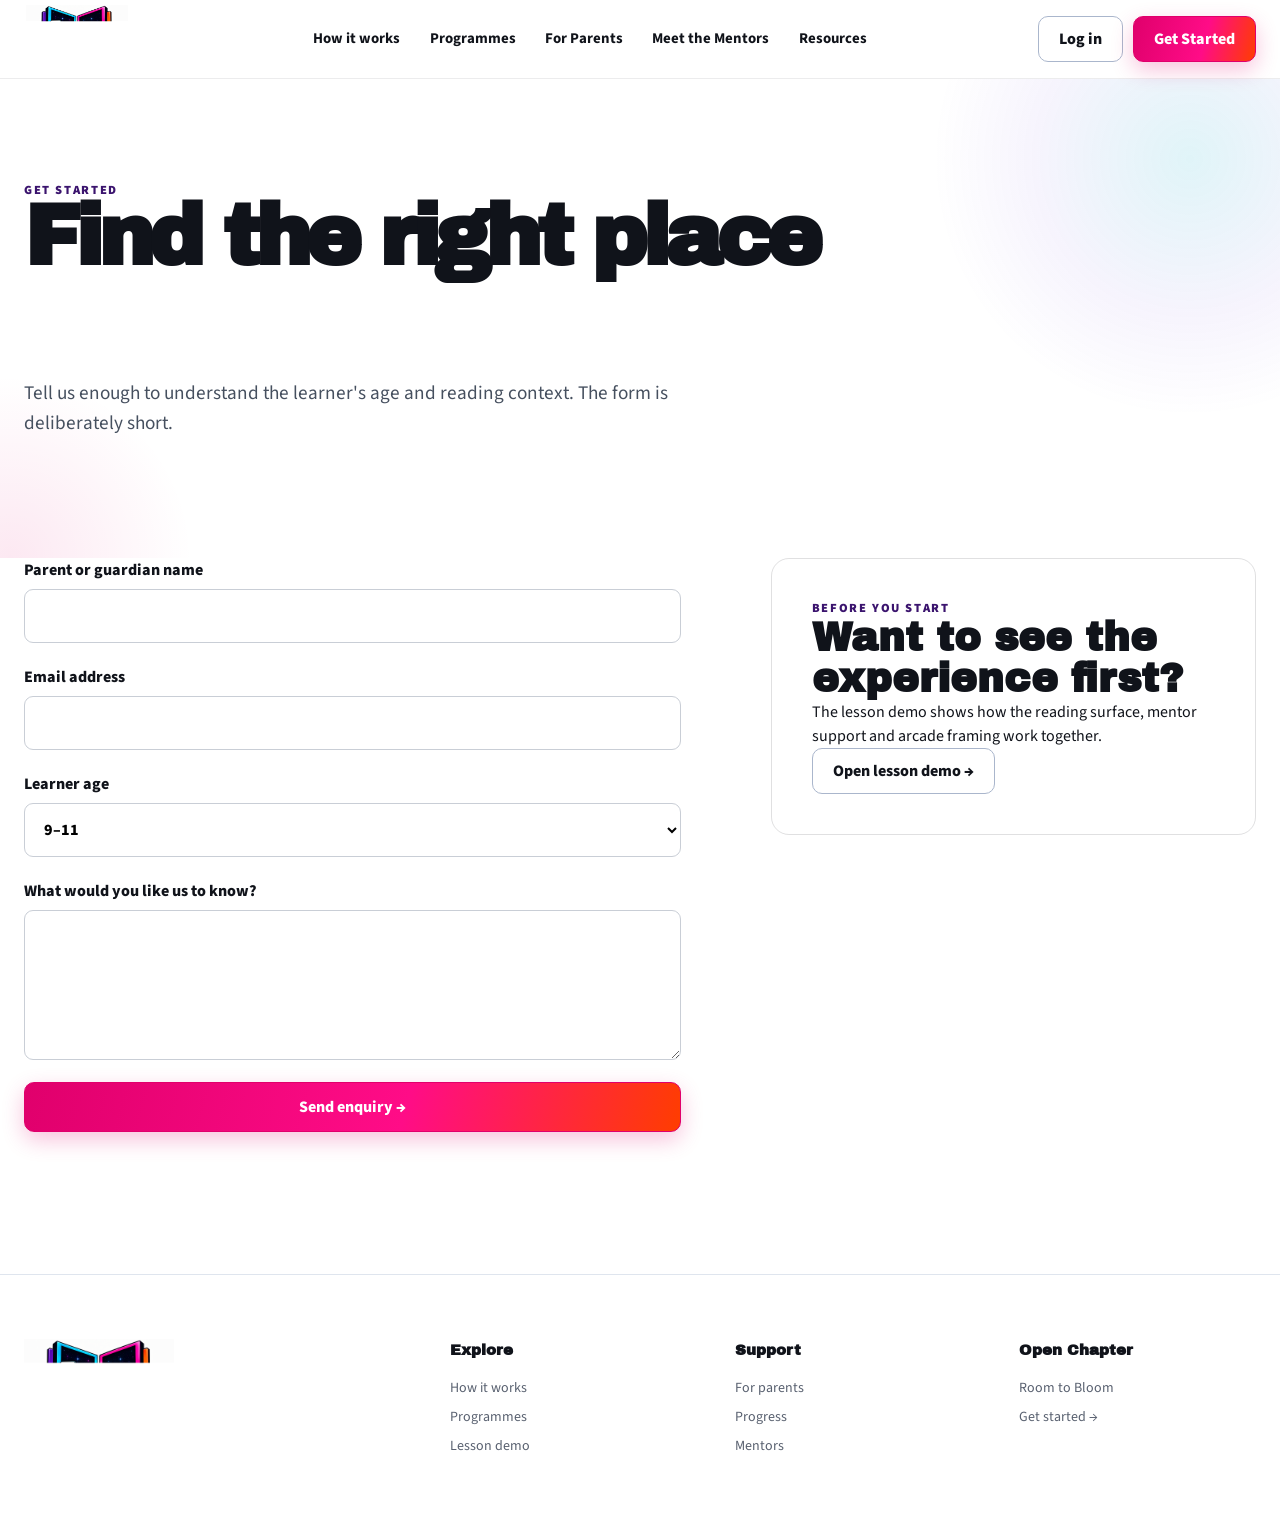
==== commit 48e7393b: "Rename the product to Open Chapter (singular). User-facing chrome, titles, meta, alt text, and docs " ====
--- a/get-started.html
+++ b/get-started.html
@@ -4,8 +4,8 @@
 <meta charset="utf-8">
 <meta name="viewport" content="width=device-width,initial-scale=1">
 <meta name="theme-color" content="#ffffff">
-<title>Get Started — Open Chapters</title>
-<meta name="description" content="Get started with Open Chapters.">
+<title>Get Started — Open Chapter</title>
+<meta name="description" content="Get started with Open Chapter.">
 <link rel="preconnect" href="https://fonts.googleapis.com">
 <link rel="preconnect" href="https://fonts.gstatic.com" crossorigin>
 <link href="https://fonts.googleapis.com/css2?family=Archivo+Black&family=Source+Sans+3:wght@400;600;700;800;900&display=swap" rel="stylesheet">
@@ -17,12 +17,12 @@
 <link href="css/alive.css" rel="stylesheet"/>
 </head><body class="start-page"><a class="skip-link" href="#main">Skip to content</a><header class="site-header" data-header="">
 <div class="shell header-inner">
-<a aria-label="Open Chapters home" class="brand" href="index.html"><img alt="Open Chapters — Room to Bloom" src="assets/open-chapters-logo.png"/></a>
+<a aria-label="Open Chapter home" class="brand" href="index.html"><img alt="Open Chapter — Room to Bloom" src="assets/open-chapters-logo.png"/></a>
 <button aria-controls="primary-nav" aria-expanded="false" class="menu-toggle" data-menu-toggle=""><span></span><span></span><span></span><b class="sr-only">Menu</b></button>
 <nav class="primary-nav" data-menu="" id="primary-nav">
 <a href="how-it-works.html">How it works</a><a href="programmes.html">Programmes</a><a href="parents.html">For Parents</a><a href="mentors.html">Meet the Mentors</a><a href="resources.html">Resources</a>
 </nav>
 <div class="header-actions"><button class="btn btn-outline">Log in</button><a class="btn btn-hot" href="get-started.html">Get Started</a></div>
 </div>
-</header><main id="main"><section class="v6-hero compact start-hero"><div class="shell"><p class="eyebrow">GET STARTED</p><h1>Find the right place<br><em>to begin.</em></h1><p class="v6-lede">Tell us enough to understand the learner's age and reading context. The form is deliberately short.</p></div></section><section class="start-layout"><div class="shell"><form class="start-form" data-start-form><label><span>Parent or guardian name</span><input name="name" autocomplete="name" required></label><label><span>Email address</span><input name="email" type="email" autocomplete="email" required></label><label><span>Learner age</span><select name="age"><option>6–8</option><option selected>9–11</option><option>12–14</option></select></label><label><span>What would you like us to know?</span><textarea name="context" rows="5"></textarea></label><button class="btn btn-hot btn-lg" type="submit">Send enquiry →</button><p class="form-message" aria-live="polite"></p></form><aside><p class="eyebrow">BEFORE YOU START</p><h2>Want to see the experience first?</h2><p>The lesson demo shows how the reading surface, mentor support and arcade framing work together.</p><a class="btn btn-outline" href="lesson.html">Open lesson demo →</a></aside></div></section></main><footer class="site-footer-v6"><div class="shell footer-v6-grid"><a class="footer-logo" href="index.html"><img src="assets/open-chapters-logo.png" alt="Open Chapters — Room to Bloom"></a><div><strong>Explore</strong><a href="how-it-works.html">How it works</a><a href="programmes.html">Programmes</a><a href="lesson.html">Lesson demo</a></div><div><strong>Support</strong><a href="parents.html">For parents</a><a href="progress.html">Progress</a><a href="mentors.html">Mentors</a></div><div><strong>Open Chapters</strong><span>Room to Bloom</span><a href="get-started.html">Get started →</a></div></div></footer><script src="js/primitives.js" defer></script><script src="js/app.js" defer></script><script src="js/multipage.js" defer></script><script defer src="js/alive.js"></script>
+</header><main id="main"><section class="v6-hero compact start-hero"><div class="shell"><p class="eyebrow">GET STARTED</p><h1>Find the right place<br><em>to begin.</em></h1><p class="v6-lede">Tell us enough to understand the learner's age and reading context. The form is deliberately short.</p></div></section><section class="start-layout"><div class="shell"><form class="start-form" data-start-form><label><span>Parent or guardian name</span><input name="name" autocomplete="name" required></label><label><span>Email address</span><input name="email" type="email" autocomplete="email" required></label><label><span>Learner age</span><select name="age"><option>6–8</option><option selected>9–11</option><option>12–14</option></select></label><label><span>What would you like us to know?</span><textarea name="context" rows="5"></textarea></label><button class="btn btn-hot btn-lg" type="submit">Send enquiry →</button><p class="form-message" aria-live="polite"></p></form><aside><p class="eyebrow">BEFORE YOU START</p><h2>Want to see the experience first?</h2><p>The lesson demo shows how the reading surface, mentor support and arcade framing work together.</p><a class="btn btn-outline" href="lesson.html">Open lesson demo →</a></aside></div></section></main><footer class="site-footer-v6"><div class="shell footer-v6-grid"><a class="footer-logo" href="index.html"><img src="assets/open-chapters-logo.png" alt="Open Chapter — Room to Bloom"></a><div><strong>Explore</strong><a href="how-it-works.html">How it works</a><a href="programmes.html">Programmes</a><a href="lesson.html">Lesson demo</a></div><div><strong>Support</strong><a href="parents.html">For parents</a><a href="progress.html">Progress</a><a href="mentors.html">Mentors</a></div><div><strong>Open Chapter</strong><span>Room to Bloom</span><a href="get-started.html">Get started →</a></div></div></footer><script src="js/primitives.js" defer></script><script src="js/app.js" defer></script><script src="js/multipage.js" defer></script><script defer src="js/alive.js"></script>
 </body></html>
--- a/css/design-primitives.css
+++ b/css/design-primitives.css
@@ -1,4 +1,4 @@
-/* Open Chapters generated design primitives — executable CSS for authored layouts. */
+/* Open Chapter generated design primitives — executable CSS for authored layouts. */
 .w-0{width:0px}
 .maxw-0{max-width:0px}
 .minh-0{min-height:0px}
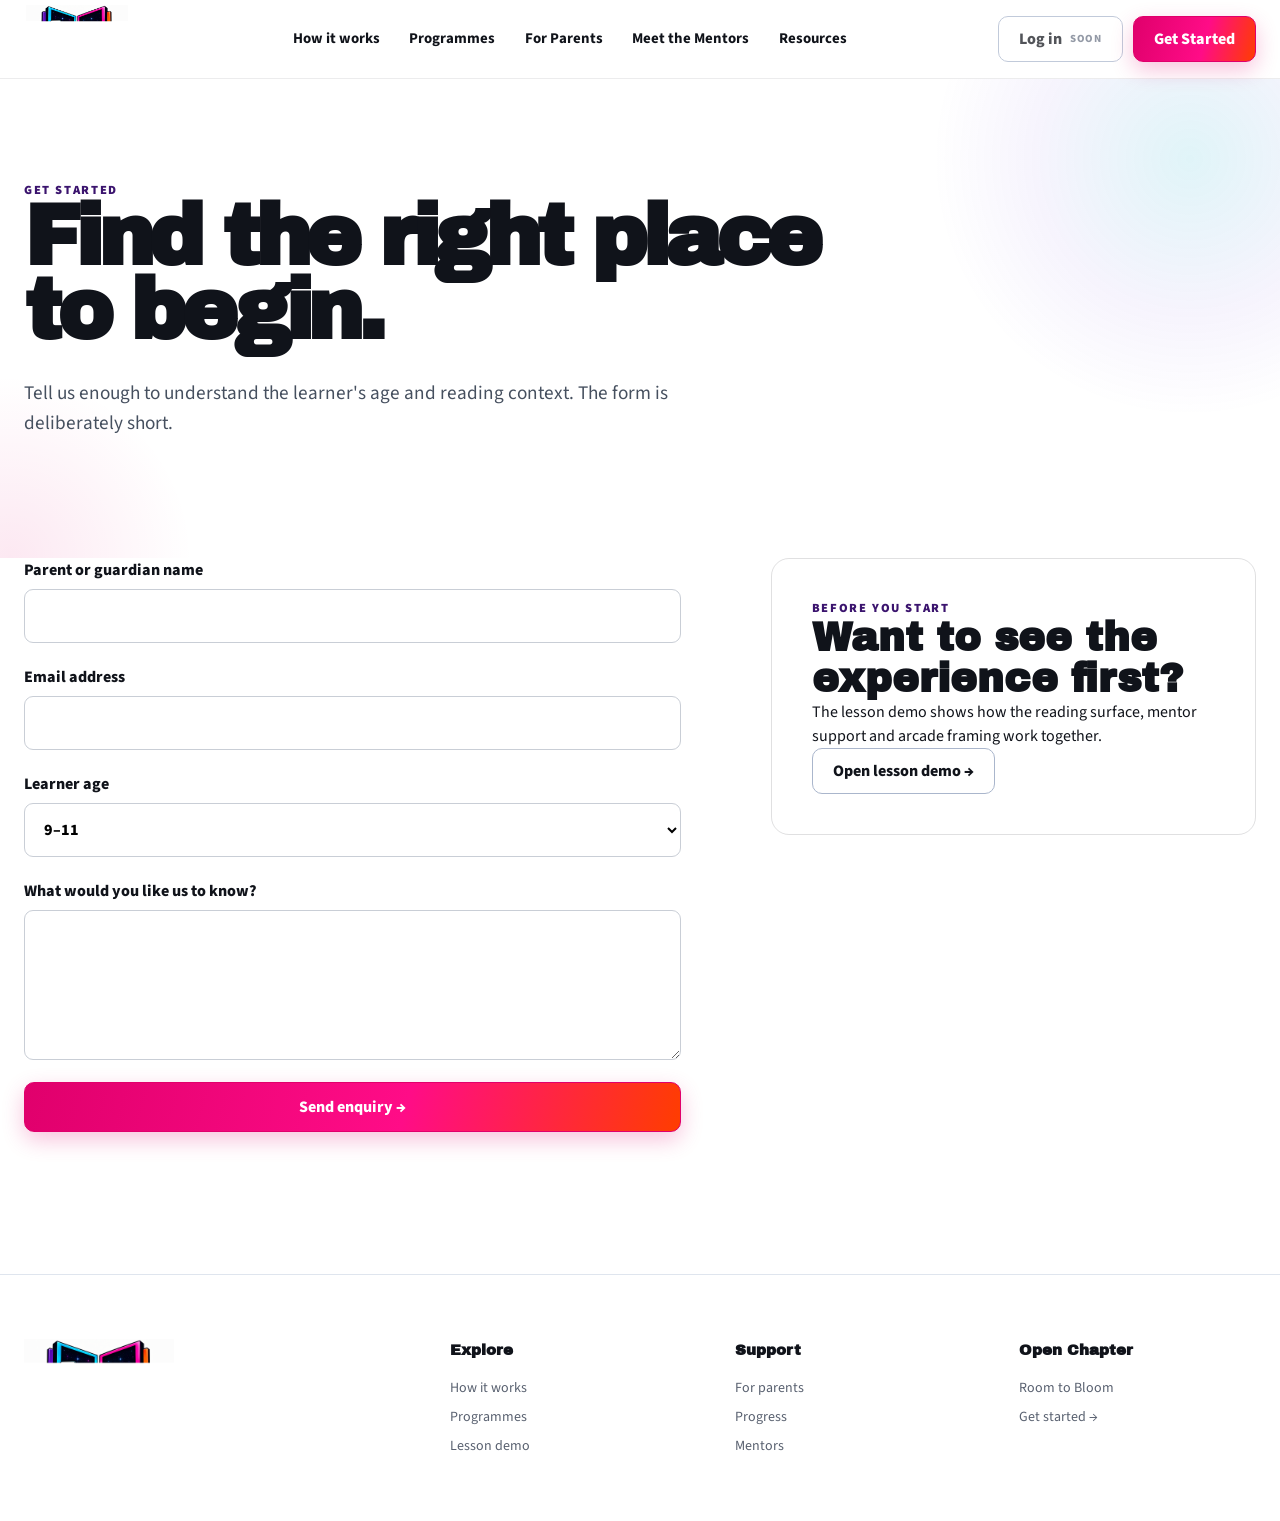
==== commit be804acf: "Apply Gate 2 hierarchy after the Open Chapter rename. Put the lesson conference tiles in a desktop r" ====
--- a/get-started.html
+++ b/get-started.html
@@ -15,6 +15,7 @@
 <link rel="stylesheet" href="css/interaction-states.css">
 <link rel="stylesheet" href="css/multipage.css">
 <link href="css/alive.css" rel="stylesheet"/>
+<link rel="stylesheet" href="css/v79-gate2.css">
 </head><body class="start-page"><a class="skip-link" href="#main">Skip to content</a><header class="site-header" data-header="">
 <div class="shell header-inner">
 <a aria-label="Open Chapter home" class="brand" href="index.html"><img alt="Open Chapter — Room to Bloom" src="assets/open-chapters-logo.png"/></a>
@@ -22,7 +23,8 @@
 <nav class="primary-nav" data-menu="" id="primary-nav">
 <a href="how-it-works.html">How it works</a><a href="programmes.html">Programmes</a><a href="parents.html">For Parents</a><a href="mentors.html">Meet the Mentors</a><a href="resources.html">Resources</a>
 </nav>
-<div class="header-actions"><button class="btn btn-outline">Log in</button><a class="btn btn-hot" href="get-started.html">Get Started</a></div>
+<div class="header-actions"><button class="btn btn-outline btn-soon" type="button" disabled>Log in <small>Soon</small></button><a class="btn btn-hot" href="get-started.html">Get Started</a></div>
 </div>
 </header><main id="main"><section class="v6-hero compact start-hero"><div class="shell"><p class="eyebrow">GET STARTED</p><h1>Find the right place<br><em>to begin.</em></h1><p class="v6-lede">Tell us enough to understand the learner's age and reading context. The form is deliberately short.</p></div></section><section class="start-layout"><div class="shell"><form class="start-form" data-start-form><label><span>Parent or guardian name</span><input name="name" autocomplete="name" required></label><label><span>Email address</span><input name="email" type="email" autocomplete="email" required></label><label><span>Learner age</span><select name="age"><option>6–8</option><option selected>9–11</option><option>12–14</option></select></label><label><span>What would you like us to know?</span><textarea name="context" rows="5"></textarea></label><button class="btn btn-hot btn-lg" type="submit">Send enquiry →</button><p class="form-message" aria-live="polite"></p></form><aside><p class="eyebrow">BEFORE YOU START</p><h2>Want to see the experience first?</h2><p>The lesson demo shows how the reading surface, mentor support and arcade framing work together.</p><a class="btn btn-outline" href="lesson.html">Open lesson demo →</a></aside></div></section></main><footer class="site-footer-v6"><div class="shell footer-v6-grid"><a class="footer-logo" href="index.html"><img src="assets/open-chapters-logo.png" alt="Open Chapter — Room to Bloom"></a><div><strong>Explore</strong><a href="how-it-works.html">How it works</a><a href="programmes.html">Programmes</a><a href="lesson.html">Lesson demo</a></div><div><strong>Support</strong><a href="parents.html">For parents</a><a href="progress.html">Progress</a><a href="mentors.html">Mentors</a></div><div><strong>Open Chapter</strong><span>Room to Bloom</span><a href="get-started.html">Get started →</a></div></div></footer><script src="js/primitives.js" defer></script><script src="js/app.js" defer></script><script src="js/multipage.js" defer></script><script defer src="js/alive.js"></script>
+<script defer src="js/v79-gate2.js"></script>
 </body></html>
--- a/css/v79-gate2.css
+++ b/css/v79-gate2.css
@@ -0,0 +1,149 @@
+/* Gate 2 — G3–G8 hierarchy pass. Product name stays Open Chapter. No cabinet restyle. */
+
+/* G3 — marketing display on white is cabinet ink. One gradient em, home hero H1 only. */
+em{
+  background:none;
+  -webkit-background-clip:border-box;
+  background-clip:border-box;
+  color:inherit;
+  -webkit-text-fill-color:currentColor;
+  animation:none;
+}
+.hero-copy h1,
+.v6-hero h1,
+.v6-hero h1 em,
+.home-lesson-intro h2,
+.home-page .home-lesson-intro h2 em,
+.section-intro h2,
+.section-intro h2 em,
+.section-bar h2,
+.parent-copy h2,
+.parent-copy h2 em,
+.mentor-copy h2,
+.lesson-page-heading h1,
+.v6-process h2,
+.programme-editorial h2,
+.question-grid h2,
+.mentor-method-copy h2,
+.featured-resource h2,
+.v6-image-story h2,
+.start-layout aside h2{
+  color:var(--ink);
+  background-image:none;
+  -webkit-text-fill-color:currentColor;
+  animation:none;
+}
+.hero-copy h1 em{
+  display:inline-block;
+  padding-bottom:.08em;
+  background-image:linear-gradient(90deg,var(--violet),var(--cyan) 55%,var(--magenta));
+  background-size:180% 100%;
+  -webkit-background-clip:text;
+  background-clip:text;
+  color:transparent;
+  -webkit-text-fill-color:transparent;
+  animation:oc-ink-shift 8s ease-in-out infinite;
+}
+.object-icon-star{background:linear-gradient(135deg,var(--violet),var(--cyan));color:#fff}
+
+/* G3 — ink shell: white labels, cyan2 meta, orange only on the score numeral. */
+.lesson-frame .mission span,
+.lesson-frame .mission strong,
+.lesson-frame .lesson-progress>span,
+.lesson-frame .score span,
+.lesson-frame .learner b,
+.lesson-frame .lesson-footer span,
+.lesson-frame .lesson-footer span:nth-child(3){color:#fff}
+.lesson-frame .learner small,
+.lesson-frame .lesson-progress b,
+.lesson-frame .lesson-footer span:first-child,
+.lesson-frame .lesson-nav button span{color:var(--cyan2)}
+.lesson-frame .lesson-nav button.active,
+.lesson-frame .lesson-nav button.active span{color:#051018}
+.lesson-frame .score strong,
+.lesson-frame .score strong.pop{color:var(--orange)}
+.lesson-frame .avatar{border-color:var(--cyan)}
+.lesson-frame .next-button{background:linear-gradient(100deg,var(--magenta),#ff2f93)}
+@keyframes scorePop{
+  0%{transform:scale(1);color:var(--orange)}
+  40%{transform:scale(1.18);color:var(--orange)}
+  100%{transform:scale(1);color:var(--orange)}
+}
+
+/* G4 — quiet the collision chrome that competes with reading and H2s. */
+.home-page .section-collision{height:32px}
+.home-page .collision-star{opacity:.2;text-shadow:none;animation:none}
+.home-page .collision-star-a{color:var(--ink);font-size:16px;top:8px}
+.home-page .collision-star-b{font-size:11px;opacity:.28;top:2px}
+.home-page .collision-book,
+.home-page .collision-book b{
+  opacity:.16;
+  background:transparent;
+  border-color:transparent;
+  box-shadow:none;
+  color:var(--ink);
+  transform:none;
+  letter-spacing:.06em;
+  padding:0;
+}
+.home-page .edge-word{
+  font-size:clamp(2.8rem,6.5vw,6.4rem);
+  opacity:.32;
+  -webkit-text-stroke-color:rgba(16,19,26,.08);
+}
+.home-page .edge-word-programmes{top:auto;bottom:10px;right:0}
+.home-page .edge-word-mentor{opacity:.26;bottom:8px}
+.home-page .narrative-thread{margin-top:22px;margin-bottom:6px}
+.home-page .narrative-thread a{font-size:.62rem;font-weight:700;letter-spacing:.08em;color:#8b93a3}
+.home-page .narrative-thread a:hover,
+.home-page .narrative-thread a.is-current{color:var(--ink)}
+.home-page .narrative-thread a.is-current span{color:var(--cyan)}
+.home-page .home-lesson-aura{opacity:.22;filter:blur(70px);animation:none}
+.mentor-section .mentor-copy{border-left-color:rgba(16,19,26,.16)}
+
+/* G6 — progress is a paper report: proof lead, one hero metric, one quiet CTA. */
+.progress-page,
+.progress-page .v6-hero,
+.progress-page .report-section,
+.progress-page .report-explainer{background:#fff}
+.progress-page .report-card{background:#fff;box-shadow:none;border:1px solid rgba(16,19,26,.12)}
+.progress-page .proof-lead{margin:26px 0 8px;max-width:38rem;color:var(--ink);font-size:clamp(1.28rem,2vw,1.65rem);font-weight:700;line-height:1.35}
+.progress-page .metrics{grid-template-columns:minmax(190px,1.4fr) repeat(3,1fr);align-items:stretch}
+.progress-page .metrics b{color:var(--ink)}
+.progress-page .metrics article:not(.metric-hero) b{font-size:1.45rem;color:#3e4758}
+.progress-page .metric-hero{background:#fff;border:1px solid var(--ink);min-height:168px}
+.progress-page .metric-hero b{font-size:clamp(3rem,4.6vw,4.35rem);letter-spacing:-.045em;line-height:.9;color:var(--ink)}
+.progress-page .metric-hero span{font-size:1.02rem}
+.progress-page .report-explainer b,
+.progress-page .chart polyline{color:var(--ink);stroke:var(--ink)}
+.progress-page .chart circle{stroke:var(--ink)}
+.progress-page .report-cta{margin:22px 0 2px}
+.progress-page .report-cta .btn{box-shadow:none}
+
+/* G7 — a demoted hot button reads as the quiet outline. */
+.btn-hot.is-demoted,
+.btn-hot.is-demoted:hover,
+.btn-hot.is-demoted:focus-visible{
+  color:var(--ink);
+  background:#fff;
+  border-color:#aab6cc;
+  box-shadow:none;
+}
+.btn-hot.is-demoted:after{display:none}
+
+/* G8 — inert Log in is visibly unavailable. Dead resource jumps are labels. */
+.btn:disabled,
+.btn:disabled:hover,
+.btn:disabled:active{cursor:not-allowed;transform:none;box-shadow:none;opacity:.72}
+.btn:disabled:after{display:none}
+.btn-soon{gap:8px}
+.btn-soon small{font-size:.68rem;font-weight:800;letter-spacing:.12em;text-transform:uppercase;color:#6a7384}
+.resource-soon{display:inline-block;margin-top:18px;font-weight:800;color:#6a7384}
+
+@media(max-width:820px){
+  .progress-page .metrics{grid-template-columns:1fr 1fr}
+  .progress-page .metric-hero{grid-column:1 / -1}
+}
+@media(prefers-reduced-motion:reduce){
+  .hero-copy h1 em{animation:none}
+}
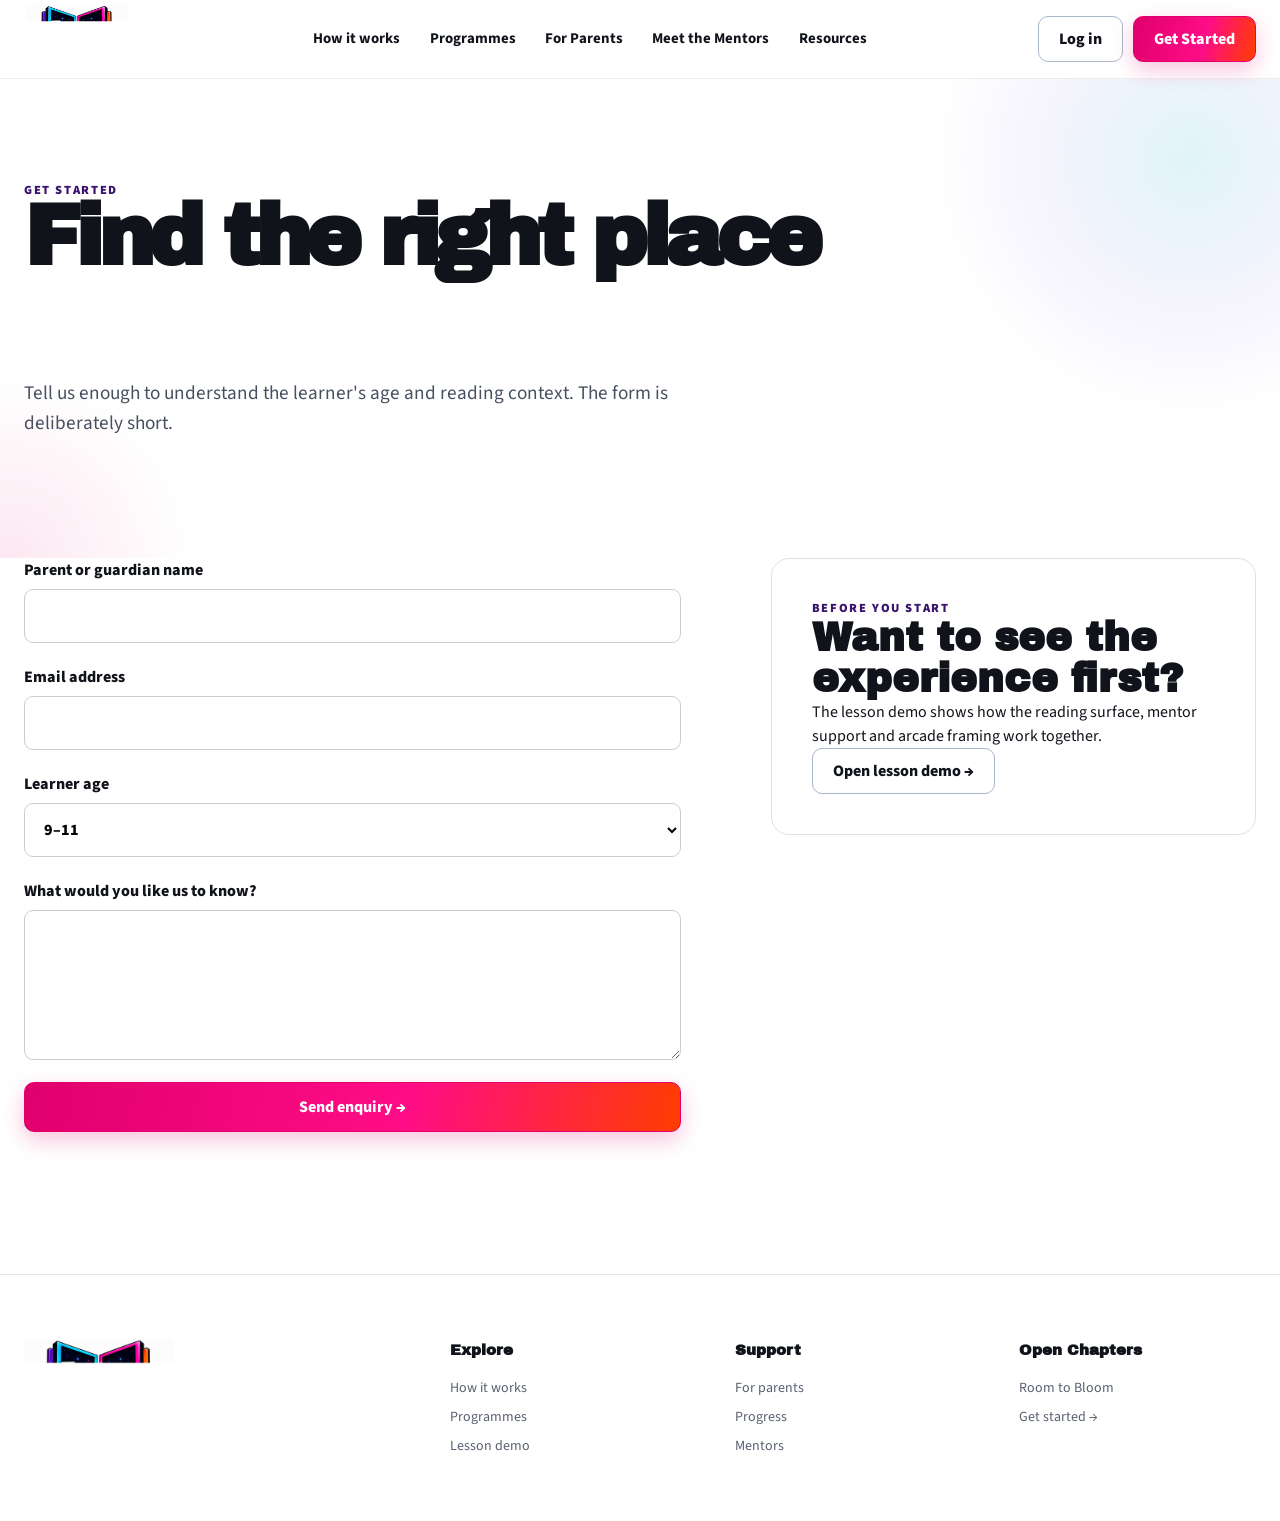
==== commit 9c552006: "Restore the plural brand name Open Chapters. Revert the singular rename so user-facing chrome, title" ====
--- a/get-started.html
+++ b/get-started.html
@@ -4,8 +4,8 @@
 <meta charset="utf-8">
 <meta name="viewport" content="width=device-width,initial-scale=1">
 <meta name="theme-color" content="#ffffff">
-<title>Get Started — Open Chapter</title>
-<meta name="description" content="Get started with Open Chapter.">
+<title>Get Started — Open Chapters</title>
+<meta name="description" content="Get started with Open Chapters.">
 <link rel="preconnect" href="https://fonts.googleapis.com">
 <link rel="preconnect" href="https://fonts.gstatic.com" crossorigin>
 <link href="https://fonts.googleapis.com/css2?family=Archivo+Black&family=Source+Sans+3:wght@400;600;700;800;900&display=swap" rel="stylesheet">
@@ -15,16 +15,14 @@
 <link rel="stylesheet" href="css/interaction-states.css">
 <link rel="stylesheet" href="css/multipage.css">
 <link href="css/alive.css" rel="stylesheet"/>
-<link rel="stylesheet" href="css/v79-gate2.css">
 </head><body class="start-page"><a class="skip-link" href="#main">Skip to content</a><header class="site-header" data-header="">
 <div class="shell header-inner">
-<a aria-label="Open Chapter home" class="brand" href="index.html"><img alt="Open Chapter — Room to Bloom" src="assets/open-chapters-logo.png"/></a>
+<a aria-label="Open Chapters home" class="brand" href="index.html"><img alt="Open Chapters — Room to Bloom" src="assets/open-chapters-logo.png"/></a>
 <button aria-controls="primary-nav" aria-expanded="false" class="menu-toggle" data-menu-toggle=""><span></span><span></span><span></span><b class="sr-only">Menu</b></button>
 <nav class="primary-nav" data-menu="" id="primary-nav">
 <a href="how-it-works.html">How it works</a><a href="programmes.html">Programmes</a><a href="parents.html">For Parents</a><a href="mentors.html">Meet the Mentors</a><a href="resources.html">Resources</a>
 </nav>
-<div class="header-actions"><button class="btn btn-outline btn-soon" type="button" disabled>Log in <small>Soon</small></button><a class="btn btn-hot" href="get-started.html">Get Started</a></div>
+<div class="header-actions"><button class="btn btn-outline">Log in</button><a class="btn btn-hot" href="get-started.html">Get Started</a></div>
 </div>
-</header><main id="main"><section class="v6-hero compact start-hero"><div class="shell"><p class="eyebrow">GET STARTED</p><h1>Find the right place<br><em>to begin.</em></h1><p class="v6-lede">Tell us enough to understand the learner's age and reading context. The form is deliberately short.</p></div></section><section class="start-layout"><div class="shell"><form class="start-form" data-start-form><label><span>Parent or guardian name</span><input name="name" autocomplete="name" required></label><label><span>Email address</span><input name="email" type="email" autocomplete="email" required></label><label><span>Learner age</span><select name="age"><option>6–8</option><option selected>9–11</option><option>12–14</option></select></label><label><span>What would you like us to know?</span><textarea name="context" rows="5"></textarea></label><button class="btn btn-hot btn-lg" type="submit">Send enquiry →</button><p class="form-message" aria-live="polite"></p></form><aside><p class="eyebrow">BEFORE YOU START</p><h2>Want to see the experience first?</h2><p>The lesson demo shows how the reading surface, mentor support and arcade framing work together.</p><a class="btn btn-outline" href="lesson.html">Open lesson demo →</a></aside></div></section></main><footer class="site-footer-v6"><div class="shell footer-v6-grid"><a class="footer-logo" href="index.html"><img src="assets/open-chapters-logo.png" alt="Open Chapter — Room to Bloom"></a><div><strong>Explore</strong><a href="how-it-works.html">How it works</a><a href="programmes.html">Programmes</a><a href="lesson.html">Lesson demo</a></div><div><strong>Support</strong><a href="parents.html">For parents</a><a href="progress.html">Progress</a><a href="mentors.html">Mentors</a></div><div><strong>Open Chapter</strong><span>Room to Bloom</span><a href="get-started.html">Get started →</a></div></div></footer><script src="js/primitives.js" defer></script><script src="js/app.js" defer></script><script src="js/multipage.js" defer></script><script defer src="js/alive.js"></script>
-<script defer src="js/v79-gate2.js"></script>
+</header><main id="main"><section class="v6-hero compact start-hero"><div class="shell"><p class="eyebrow">GET STARTED</p><h1>Find the right place<br><em>to begin.</em></h1><p class="v6-lede">Tell us enough to understand the learner's age and reading context. The form is deliberately short.</p></div></section><section class="start-layout"><div class="shell"><form class="start-form" data-start-form><label><span>Parent or guardian name</span><input name="name" autocomplete="name" required></label><label><span>Email address</span><input name="email" type="email" autocomplete="email" required></label><label><span>Learner age</span><select name="age"><option>6–8</option><option selected>9–11</option><option>12–14</option></select></label><label><span>What would you like us to know?</span><textarea name="context" rows="5"></textarea></label><button class="btn btn-hot btn-lg" type="submit">Send enquiry →</button><p class="form-message" aria-live="polite"></p></form><aside><p class="eyebrow">BEFORE YOU START</p><h2>Want to see the experience first?</h2><p>The lesson demo shows how the reading surface, mentor support and arcade framing work together.</p><a class="btn btn-outline" href="lesson.html">Open lesson demo →</a></aside></div></section></main><footer class="site-footer-v6"><div class="shell footer-v6-grid"><a class="footer-logo" href="index.html"><img src="assets/open-chapters-logo.png" alt="Open Chapters — Room to Bloom"></a><div><strong>Explore</strong><a href="how-it-works.html">How it works</a><a href="programmes.html">Programmes</a><a href="lesson.html">Lesson demo</a></div><div><strong>Support</strong><a href="parents.html">For parents</a><a href="progress.html">Progress</a><a href="mentors.html">Mentors</a></div><div><strong>Open Chapters</strong><span>Room to Bloom</span><a href="get-started.html">Get started →</a></div></div></footer><script src="js/primitives.js" defer></script><script src="js/app.js" defer></script><script src="js/multipage.js" defer></script><script defer src="js/alive.js"></script>
 </body></html>
--- a/css/design-primitives.css
+++ b/css/design-primitives.css
@@ -1,4 +1,4 @@
-/* Open Chapter generated design primitives — executable CSS for authored layouts. */
+/* Open Chapters generated design primitives — executable CSS for authored layouts. */
 .w-0{width:0px}
 .maxw-0{max-width:0px}
 .minh-0{min-height:0px}
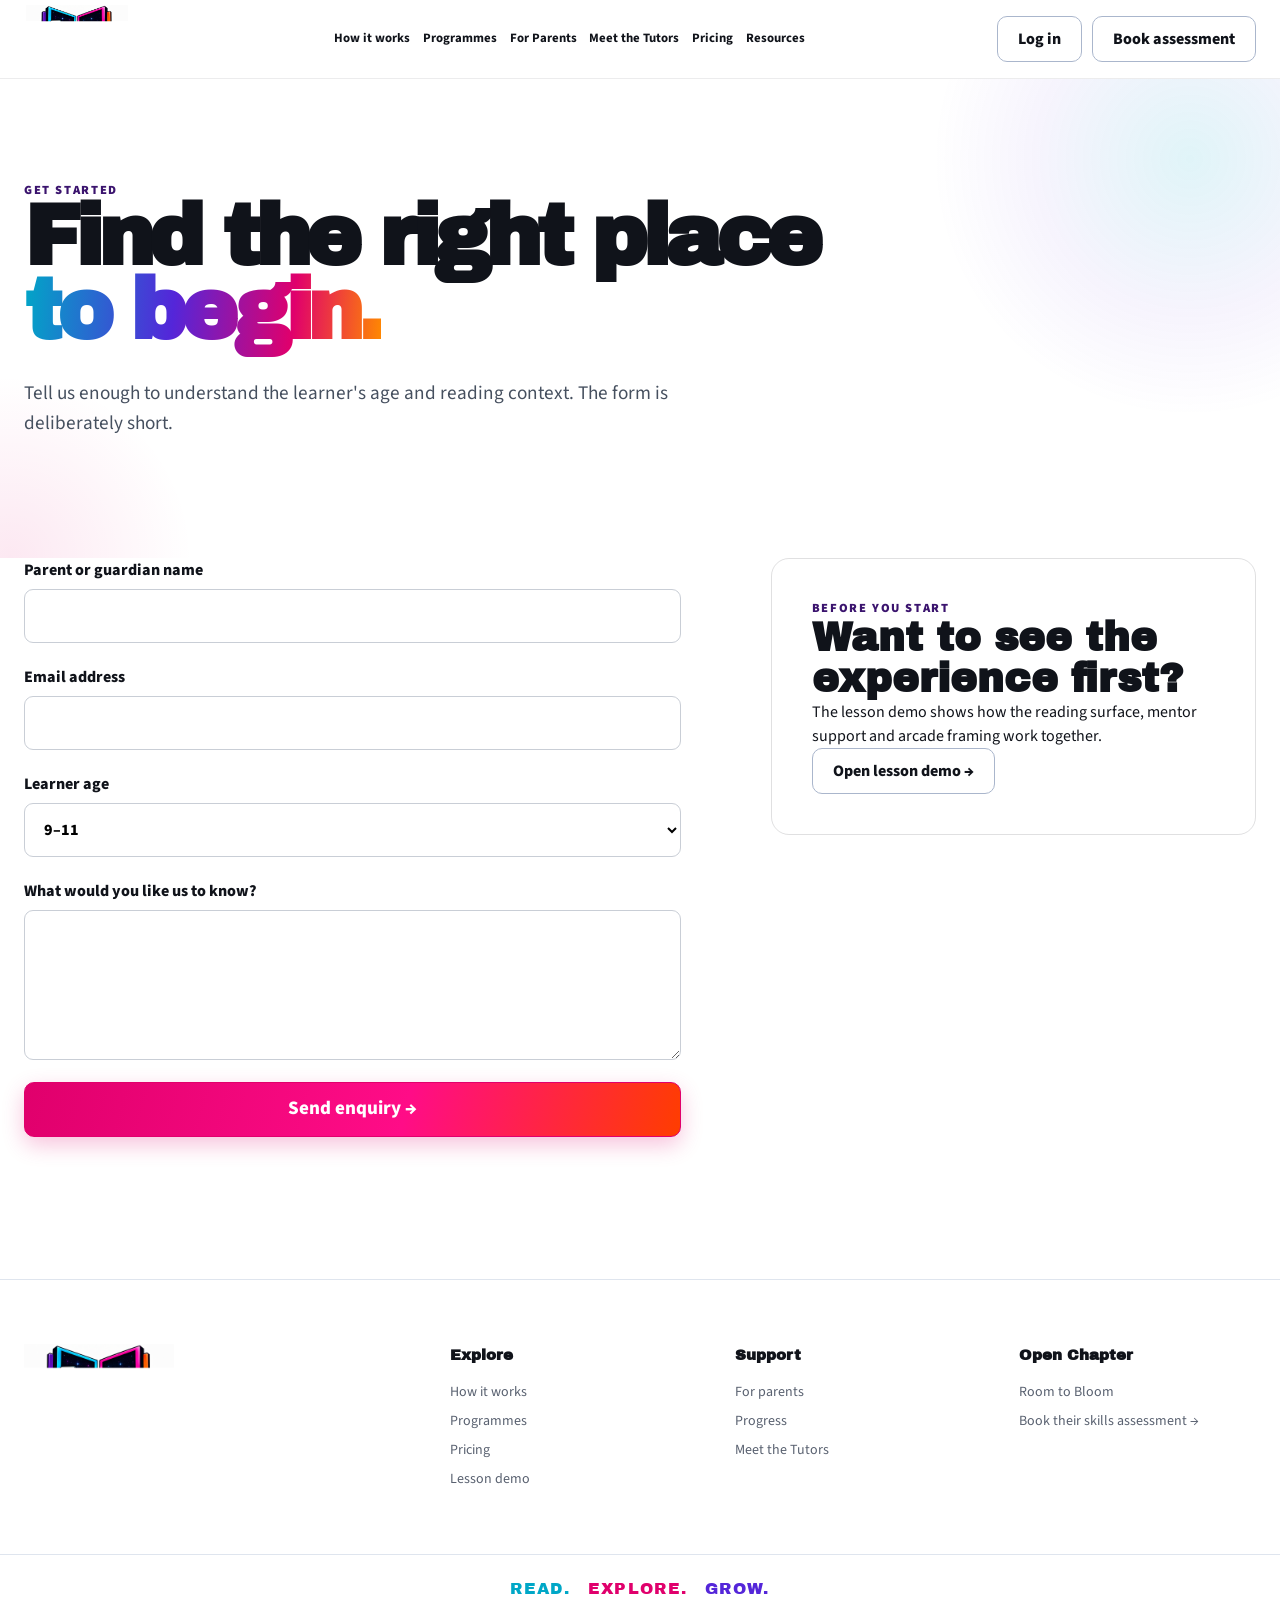
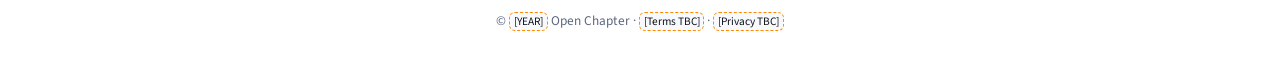
==== commit 2a4db959: "Add the v2.3 programmes, tutors and pricing pages. The homepage offering is now What you get, with a" ====
--- a/get-started.html
+++ b/get-started.html
@@ -4,8 +4,8 @@
 <meta charset="utf-8">
 <meta name="viewport" content="width=device-width,initial-scale=1">
 <meta name="theme-color" content="#ffffff">
-<title>Get Started — Open Chapters</title>
-<meta name="description" content="Get started with Open Chapters.">
+<title>Get Started — Open Chapter</title>
+<meta name="description" content="Get started with Open Chapter.">
 <link rel="preconnect" href="https://fonts.googleapis.com">
 <link rel="preconnect" href="https://fonts.gstatic.com" crossorigin>
 <link href="https://fonts.googleapis.com/css2?family=Archivo+Black&family=Source+Sans+3:wght@400;600;700;800;900&display=swap" rel="stylesheet">
@@ -15,14 +15,15 @@
 <link rel="stylesheet" href="css/interaction-states.css">
 <link rel="stylesheet" href="css/multipage.css">
 <link href="css/alive.css" rel="stylesheet"/>
+<link rel="stylesheet" href="css/v79-pages.css">
 </head><body class="start-page"><a class="skip-link" href="#main">Skip to content</a><header class="site-header" data-header="">
 <div class="shell header-inner">
-<a aria-label="Open Chapters home" class="brand" href="index.html"><img alt="Open Chapters — Room to Bloom" src="assets/open-chapters-logo.png"/></a>
+<a aria-label="Open Chapter home" class="brand" href="index.html"><img alt="Open Chapter — Room to Bloom" src="assets/open-chapters-logo.png"/></a>
 <button aria-controls="primary-nav" aria-expanded="false" class="menu-toggle" data-menu-toggle=""><span></span><span></span><span></span><b class="sr-only">Menu</b></button>
-<nav class="primary-nav" data-menu="" id="primary-nav">
-<a href="how-it-works.html">How it works</a><a href="programmes.html">Programmes</a><a href="parents.html">For Parents</a><a href="mentors.html">Meet the Mentors</a><a href="resources.html">Resources</a>
+<nav class="primary-nav" data-menu="" id="primary-nav" aria-label="Primary">
+<a href="how-it-works.html">How it works</a><a href="programmes.html">Programmes</a><a href="parents.html">For Parents</a><a href="tutors.html">Meet the Tutors</a><a href="pricing.html">Pricing</a><a href="resources.html">Resources</a>
 </nav>
-<div class="header-actions"><button class="btn btn-outline">Log in</button><a class="btn btn-hot" href="get-started.html">Get Started</a></div>
+<div class="header-actions"><a class="btn btn-outline" href="[LOGIN URL TBC]">Log in</a><a class="btn btn-outline" href="get-started.html?intent=assessment">Book assessment</a></div>
 </div>
-</header><main id="main"><section class="v6-hero compact start-hero"><div class="shell"><p class="eyebrow">GET STARTED</p><h1>Find the right place<br><em>to begin.</em></h1><p class="v6-lede">Tell us enough to understand the learner's age and reading context. The form is deliberately short.</p></div></section><section class="start-layout"><div class="shell"><form class="start-form" data-start-form><label><span>Parent or guardian name</span><input name="name" autocomplete="name" required></label><label><span>Email address</span><input name="email" type="email" autocomplete="email" required></label><label><span>Learner age</span><select name="age"><option>6–8</option><option selected>9–11</option><option>12–14</option></select></label><label><span>What would you like us to know?</span><textarea name="context" rows="5"></textarea></label><button class="btn btn-hot btn-lg" type="submit">Send enquiry →</button><p class="form-message" aria-live="polite"></p></form><aside><p class="eyebrow">BEFORE YOU START</p><h2>Want to see the experience first?</h2><p>The lesson demo shows how the reading surface, mentor support and arcade framing work together.</p><a class="btn btn-outline" href="lesson.html">Open lesson demo →</a></aside></div></section></main><footer class="site-footer-v6"><div class="shell footer-v6-grid"><a class="footer-logo" href="index.html"><img src="assets/open-chapters-logo.png" alt="Open Chapters — Room to Bloom"></a><div><strong>Explore</strong><a href="how-it-works.html">How it works</a><a href="programmes.html">Programmes</a><a href="lesson.html">Lesson demo</a></div><div><strong>Support</strong><a href="parents.html">For parents</a><a href="progress.html">Progress</a><a href="mentors.html">Mentors</a></div><div><strong>Open Chapters</strong><span>Room to Bloom</span><a href="get-started.html">Get started →</a></div></div></footer><script src="js/primitives.js" defer></script><script src="js/app.js" defer></script><script src="js/multipage.js" defer></script><script defer src="js/alive.js"></script>
+</header><main id="main"><section class="v6-hero compact start-hero"><div class="shell"><p class="eyebrow">GET STARTED</p><h1>Find the right place<br><em>to begin.</em></h1><p class="v6-lede">Tell us enough to understand the learner's age and reading context. The form is deliberately short.</p></div></section><section class="start-layout"><div class="shell"><form class="start-form" data-start-form><label><span>Parent or guardian name</span><input name="name" autocomplete="name" required></label><label><span>Email address</span><input name="email" type="email" autocomplete="email" required></label><label><span>Learner age</span><select name="age"><option>6–8</option><option selected>9–11</option><option>12–14</option></select></label><label><span>What would you like us to know?</span><textarea name="context" rows="5"></textarea></label><button class="btn btn-hot btn-lg" type="submit">Send enquiry →</button><p class="form-message" aria-live="polite"></p></form><aside><p class="eyebrow">BEFORE YOU START</p><h2>Want to see the experience first?</h2><p>The lesson demo shows how the reading surface, mentor support and arcade framing work together.</p><a class="btn btn-outline" href="lesson.html">Open lesson demo →</a></aside></div></section></main><footer class="site-footer-v6"><div class="shell footer-v6-grid"><a class="footer-logo" href="index.html"><img src="assets/open-chapters-logo.png" alt="Open Chapter — Room to Bloom"></a><div><strong>Explore</strong><a href="how-it-works.html">How it works</a><a href="programmes.html">Programmes</a><a href="pricing.html">Pricing</a><a href="lesson.html">Lesson demo</a></div><div><strong>Support</strong><a href="parents.html">For parents</a><a href="progress.html">Progress</a><a href="tutors.html">Meet the Tutors</a></div><div><strong>Open Chapter</strong><span>Room to Bloom</span><a href="get-started.html?intent=assessment">Book their skills assessment →</a></div></div><div class="v79-footer-signoff"><p><span>READ.</span><span>EXPLORE.</span><span>GROW.</span></p><small>© <span class="v79-tbc">[YEAR]</span> Open Chapter · <span class="v79-tbc">[Terms TBC]</span> · <span class="v79-tbc">[Privacy TBC]</span></small></div></footer><script src="js/primitives.js" defer></script><script src="js/app.js" defer></script><script src="js/multipage.js" defer></script><script defer src="js/alive.js"></script>
 </body></html>
--- a/css/main.css
+++ b/css/main.css
@@ -4,7 +4,7 @@
 @layer base{html{background:var(--white);color:var(--ink);font-family:var(--ui)}body{min-width:320px;background:#fff;font-size:16px;line-height:1.5;overflow-x:hidden}.shell{width:min(calc(100% - 48px),var(--shell));margin-inline:auto}.shell-wide{--shell:1540px}.sr-only{position:absolute;width:1px;height:1px;padding:0;margin:-1px;overflow:hidden;clip:rect(0,0,0,0);white-space:nowrap;border:0}.skip-link{position:fixed;z-index:9999;top:8px;left:8px;transform:translateY(-150%);background:var(--ink);color:#fff;padding:10px 16px;border-radius:8px}.skip-link:focus{transform:none}em{font-style:normal;background:linear-gradient(90deg,var(--violet2),var(--cyan),var(--magenta));-webkit-background-clip:text;background-clip:text;color:transparent}.eyebrow{font-size:.78rem;font-weight:900;letter-spacing:.13em;color:var(--violet);text-transform:uppercase}.section-intro{max-width:800px;margin:0 auto 38px;text-align:center}.section-intro h2,.section-bar h2,.parent-copy h2,.mentor-copy h2{font-family:var(--display);font-size:clamp(2rem,3.4vw,4rem);line-height:.98;letter-spacing:-.045em;margin-top:10px}.section-intro>p:last-child{max-width:680px;margin:18px auto 0;color:var(--muted);font-size:1.1rem}}
 @layer components{.btn{display:inline-flex;align-items:center;justify-content:center;gap:10px;min-height:42px;padding:10px 20px;border:1.5px solid var(--ink);border-radius:10px;background:#fff;color:var(--ink);font-weight:800;cursor:pointer;transition:transform .18s var(--ease),box-shadow .18s var(--ease),filter .18s var(--ease)}.btn:hover{transform:translateY(-2px);box-shadow:var(--shadow-small)}.btn:active{transform:translateY(1px)}.btn-hot{border-color:var(--magenta);color:#fff;background:linear-gradient(105deg,var(--magenta),#ff0c87 58%,var(--verm));box-shadow:0 8px 22px rgba(224,0,108,.24)}.btn-outline{background:rgba(255,255,255,.9);border-color:#aab6cc}.btn-lg{min-height:50px;padding:12px 25px}.btn-xl{min-height:58px;padding:14px 34px;font-size:1.08rem}.actions{display:flex;gap:14px;flex-wrap:wrap;margin-top:28px}.play{display:grid;place-items:center;width:24px;height:24px;border:1px solid currentColor;border-radius:50%;font-size:.62rem}.object-icon{width:50px;height:50px;display:grid;place-items:center;font-family:var(--display);font-size:28px;color:#fff;border:3px solid var(--ink);border-radius:12px;box-shadow:4px 5px 0 var(--violet)}.object-icon-book{background:linear-gradient(135deg,var(--cyan),var(--magenta))}.object-icon-controller{background:linear-gradient(135deg,var(--violet2),var(--magenta))}.object-icon-bars{background:linear-gradient(135deg,var(--cyan),var(--violet2))}.object-icon-star{background:linear-gradient(135deg,var(--orange),var(--magenta));color:#ffe659}.plate{position:relative;background:linear-gradient(180deg,#101d33,#050a13);border:2px solid var(--cyan);box-shadow:inset 0 0 0 2px rgba(84,38,217,.65),0 0 10px rgba(0,167,199,.4);clip-path:polygon(4% 0,96% 0,100% 18%,100% 82%,96% 100%,4% 100%,0 82%,0 18%)}.plate::before{content:"";position:absolute;left:8%;right:8%;top:2px;height:2px;background:#fff;opacity:.7;box-shadow:0 0 8px #fff}}
 @layer layout{.site-header{position:sticky;top:0;z-index:100;background:rgba(255,255,255,.93);backdrop-filter:blur(18px);border-bottom:1px solid rgba(16,19,26,.08);transition:box-shadow .2s}.site-header.scrolled{box-shadow:0 8px 28px rgba(16,19,26,.09)}.header-inner{height:78px;display:grid;grid-template-columns:118px 1fr auto;align-items:center;gap:26px}.brand img{width:105px;height:68px;object-fit:contain}.primary-nav{display:flex;justify-content:center;gap:clamp(18px,2.3vw,40px);font-size:.93rem;font-weight:700}.primary-nav a{position:relative;padding:8px 0}.primary-nav a::after{content:"";position:absolute;left:0;right:100%;bottom:2px;height:3px;background:linear-gradient(90deg,var(--cyan),var(--magenta));transition:right .2s}.primary-nav a:hover::after{right:0}.header-actions{display:flex;gap:10px}.menu-toggle{display:none;border:0;background:none;width:42px;height:42px;padding:8px}.menu-toggle span{display:block;height:2px;background:var(--ink);margin:6px 0}.content-section{padding:84px 0}.section-stage{position:relative}}
-@layer sections{.hero{min-height:650px;padding:44px 0 18px;background:#fff;overflow:hidden}.hero::before{content:"";position:absolute;inset:0;background:radial-gradient(circle at 67% 46%,rgba(0,167,199,.07),transparent 24%),radial-gradient(circle at 80% 32%,rgba(224,0,108,.055),transparent 18%);pointer-events:none}.hero-grid{position:relative;display:grid;grid-template-columns:.78fr 1.42fr;gap:34px;align-items:center;min-height:470px}.hero-copy{z-index:3;padding-left:2%}.hero-copy h1{font-family:var(--display);font-size:clamp(3.8rem,5.8vw,6.4rem);line-height:.84;letter-spacing:-.065em}.hero-copy h1 em{display:inline-block;padding-bottom:.08em}.hero-lede{max-width:460px;margin-top:24px;font-size:1.18rem;line-height:1.48;color:#33405b}.trust-row{display:flex;gap:24px;flex-wrap:wrap;margin-top:28px;font-size:.82rem;font-weight:700}.trust-row b{color:var(--violet2);margin-right:6px}.hero-visual{position:relative;min-height:500px;display:grid;place-items:center}.hero-art{position:relative;z-index:3;width:min(90%,760px);max-height:480px;object-fit:contain;filter:drop-shadow(0 28px 28px rgba(16,19,26,.20));transform:translate(calc(var(--px,0)*8px),calc(var(--py,0)*8px));transition:transform .12s linear}.hero-glow{position:absolute;z-index:0;width:76%;height:54%;border-radius:50%;background:radial-gradient(ellipse,rgba(0,231,255,.22),rgba(224,0,108,.08) 50%,transparent 72%);filter:blur(20px)}.hero-side-message{position:absolute;z-index:4;right:0;top:42%;transform:rotate(-5deg);font-family:var(--display);line-height:.93;font-size:clamp(1rem,1.5vw,1.55rem)}.hero-side-message strong{display:block;color:var(--magenta);margin-top:5px}.float-star{position:absolute;z-index:4;color:var(--orange);font-size:42px;text-shadow:0 3px 0 #a63d00,0 0 12px rgba(255,138,0,.3)}.star-a{left:13%;top:8%}.star-b{right:12%;top:14%;font-size:26px;color:var(--cyan)}.star-c{right:4%;bottom:22%;font-size:20px;color:var(--violet2)}.hero-atmosphere i{position:absolute;border-radius:50%;background:rgba(0,167,199,.12);filter:blur(14px)}.hero-atmosphere i:nth-child(1){width:180px;height:80px;right:8%;bottom:100px}.hero-atmosphere i:nth-child(2){width:120px;height:55px;right:27%;bottom:80px}.benefit-rail{position:relative;z-index:4;display:grid;grid-template-columns:repeat(4,1fr);background:#fff;border:1px solid #e3e7ef;border-radius:12px;box-shadow:var(--shadow-small);overflow:hidden}.benefit-rail article{display:flex;align-items:center;justify-content:center;gap:14px;min-height:94px;padding:14px 22px;border-right:1px solid #e1e5ed}.benefit-rail article:last-child{border-right:0}.benefit-rail p{font-size:.92rem;line-height:1.2}.lesson-section{padding:80px 0 90px;background:linear-gradient(180deg,#fff,#f7f9fc 55%,#fff)}.lesson-frame{position:relative;width:100%;aspect-ratio:16/9.2;min-height:650px;max-height:900px;padding:18px 22px 22px;border:6px solid #07101d;border-radius:28px;background:linear-gradient(180deg,#07101e,#02050b 65%,#07101a);color:#fff;box-shadow:0 34px 80px rgba(16,19,26,.26),0 0 0 4px var(--cyan),0 0 0 8px var(--violet);overflow:hidden;isolation:isolate}.lesson-frame::before{content:"";position:absolute;inset:10px;border:2px solid var(--magenta);border-radius:19px;pointer-events:none;box-shadow:inset 0 0 18px rgba(224,0,108,.28)}.lesson-frame::after{content:"";position:absolute;inset:0;z-index:-1;background:radial-gradient(circle at 55% 0,rgba(84,38,217,.22),transparent 30%),repeating-linear-gradient(180deg,transparent 0 4px,rgba(255,255,255,.012) 5px)}.cabinet-rail{position:absolute;z-index:8;pointer-events:none}.rail-one{left:1.5%;right:1.5%;top:1.3%;height:4px;background:linear-gradient(90deg,var(--cyan),var(--magenta),var(--orange));box-shadow:0 0 10px var(--cyan)}.rail-two{left:1.2%;top:7%;bottom:8%;width:4px;background:linear-gradient(var(--magenta),var(--cyan),var(--orange));box-shadow:0 0 10px var(--magenta)}.rail-three{right:1.2%;top:7%;bottom:8%;width:4px;background:linear-gradient(var(--orange),var(--magenta),var(--cyan));box-shadow:0 0 10px var(--cyan)}.lesson-top{position:relative;z-index:10;height:15%;display:grid;grid-template-columns:13% 27% 23% 13% 19%;gap:1.25%;align-items:center}.lesson-logo{width:100%;height:100%;object-fit:contain}.mission,.lesson-progress,.score,.learner{height:72%;display:flex;align-items:center;padding:0 7%}.mission{flex-direction:column;align-items:flex-start;justify-content:center}.mission span{font-size:clamp(.6rem,.9vw,.9rem);font-weight:900;color:#ffe640;letter-spacing:.08em}.mission strong{font-size:clamp(.75rem,1.1vw,1.12rem)}.lesson-progress{gap:10px}.lesson-progress>span{position:absolute;top:10%;left:8%;font-size:.58rem;font-weight:800;letter-spacing:.1em}.progress-track{flex:1;height:14px;border:1px solid var(--cyan);border-radius:999px;background:#0b1322;overflow:hidden}.progress-track i{display:block;width:55%;height:100%;border-radius:inherit;background:linear-gradient(90deg,var(--violet2),var(--cyan2));box-shadow:0 0 14px var(--cyan2);transition:width .45s var(--ease)}.lesson-progress b{color:var(--orange);font-size:24px}.score{flex-direction:column;justify-content:center;text-align:center}.score span{font-size:.65rem;font-weight:800}.score strong{font-family:var(--display);font-size:clamp(1rem,1.6vw,1.6rem);color:#ffe340}.learner{gap:10px}.avatar{width:45px;aspect-ratio:1;border-radius:50%;display:grid;place-items:center;background:linear-gradient(135deg,var(--cyan),var(--violet2));border:3px solid var(--orange);font-family:var(--display)}.learner b,.learner small{display:block}.learner small{color:var(--cyan2)}.lesson-body{position:relative;z-index:5;height:69%;display:grid;grid-template-columns:10.5% 18% 1fr;gap:1.4%}.lesson-nav{display:flex;flex-direction:column;gap:9px;padding-top:8px}.lesson-nav button{flex:1;min-height:0;display:flex;align-items:center;gap:10px;padding:0 12px;border:1px solid #28436d;border-radius:9px;background:linear-gradient(#0b1628,#050a13);color:#fff;font-weight:700;font-size:clamp(.65rem,.9vw,.9rem);cursor:pointer;transition:.18s var(--ease)}.lesson-nav button span{width:30px;height:30px;display:grid;place-items:center;border-radius:7px;background:#111a28;color:#ffd83d;font-size:20px}.lesson-nav button:hover{transform:translateX(4px);border-color:var(--cyan)}.lesson-nav button.active{background:linear-gradient(100deg,var(--cyan),#15dfe9);color:#051018;box-shadow:0 0 15px rgba(0,231,255,.45)}.mentor-zone{position:relative;min-width:0}.speech{position:absolute;z-index:6;left:2%;right:2%;top:4%;padding:12px 12px 15px;background:#fff;color:var(--ink);border:3px solid var(--cyan);border-radius:18px 18px 18px 5px;box-shadow:0 0 0 3px rgba(255,255,255,.75),0 8px 20px rgba(0,0,0,.3);font-size:clamp(.65rem,.9vw,.9rem);line-height:1.05}.speech b,.speech span{display:block}.speech span{margin-top:3px}.mentor-image-wrap{position:absolute;inset:24% -2% 0;overflow:hidden}.mentor-crop{position:absolute;width:430%;max-width:none;height:auto;left:-115%;top:-5%;filter:drop-shadow(0 12px 8px rgba(0,0,0,.4));transform-origin:center bottom;transition:transform .25s var(--ease)}.mentor-zone:hover .mentor-crop{transform:translateY(-4px) rotate(.7deg)}.reward-star{position:absolute;left:3%;bottom:4%;font-size:46px;color:var(--cyan2);text-shadow:0 0 12px var(--cyan2),3px 3px 0 var(--violet2)}.story-panel{min-width:0;display:grid;grid-template-columns:56% 44%;margin:8px 0 4px;background:#fff;color:var(--ink);border:3px solid var(--cyan);border-radius:15px;overflow:hidden;box-shadow:0 0 20px rgba(0,167,199,.35),8px 8px 0 rgba(59,20,110,.75)}.story-copy{padding:6% 7%;overflow:auto}.story-kicker{font-size:.67rem;letter-spacing:.13em;font-weight:900;color:var(--magenta)}.story-copy h3{font-family:Georgia,serif;font-size:clamp(1.7rem,2.5vw,2.6rem);margin:8px 0 20px}.story-copy p{font-family:Georgia,serif;font-size:clamp(.9rem,1.15vw,1.15rem);line-height:1.62;margin-bottom:16px}.story-image{position:relative;overflow:hidden;background:#1a1018}.story-image img{position:absolute;width:205%;max-width:none;height:auto;right:-2%;top:-7%;transform:translateX(0);transition:transform 6s ease-out}.story-panel:hover .story-image img{transform:translateX(-3%)}.lesson-controls{position:relative;z-index:10;height:8%;display:flex;align-items:center;justify-content:center;gap:20px}.lesson-controls>button:not(.next-button){width:52px;height:44px;border:1px solid var(--cyan);border-radius:8px;background:linear-gradient(#12213a,#050a13);color:#fff;font-size:2rem;line-height:1;cursor:pointer}.lesson-controls>button:active{transform:translateY(2px)}.lesson-controls span{font-weight:700}.next-button{position:absolute;right:2%;width:18%;height:50px;border:2px solid #fff;border-radius:10px;color:#fff;background:linear-gradient(100deg,var(--magenta),#ff0c91,var(--orange));font-weight:900;font-size:1.1rem;cursor:pointer;box-shadow:0 0 18px rgba(224,0,108,.5);overflow:hidden}.next-button::before{content:"";position:absolute;inset:0;transform:translateX(-120%);background:linear-gradient(110deg,transparent,rgba(255,255,255,.35),transparent)}.next-button:hover::before{transform:translateX(120%);transition:transform .55s}.lesson-footer{position:relative;z-index:7;height:8%;display:flex;align-items:center;justify-content:center;gap:20px}.lesson-footer p{width:52%;height:62%;display:flex;align-items:center;justify-content:center;gap:12px;background:#03070e;border:3px solid var(--violet2);clip-path:polygon(5% 0,95% 0,100% 50%,95% 100%,5% 100%,0 50%);box-shadow:inset 0 0 12px var(--cyan)}.lesson-footer span{font-weight:900;letter-spacing:.22em;font-size:.8rem;color:var(--cyan2)}.lesson-footer span:nth-child(2){color:#fff}.lesson-footer span:nth-child(3){color:var(--lime)}.lesson-footer i{height:22px;width:18%;background:linear-gradient(90deg,var(--orange),var(--magenta),var(--violet2));clip-path:polygon(0 50%,12% 0,100% 0,90% 100%,12% 100%)}.lesson-footer i:last-child{transform:scaleX(-1)}.programmes-section{background:#fff}.section-bar{display:flex;justify-content:space-between;align-items:end;margin-bottom:28px}.section-bar a{font-weight:800;color:var(--violet2)}.programme-layout{display:grid;grid-template-columns:1.1fr 1fr;gap:26px}.programme-art{min-height:360px;border-radius:14px;overflow:hidden;box-shadow:var(--shadow-small)}.programme-art img{width:100%;height:100%;object-fit:cover}.programme-cards{display:grid;grid-template-columns:repeat(3,1fr);gap:14px}.programme-cards article{position:relative;padding:24px 20px 20px;border:1px solid #dfe5ee;border-radius:12px;background:#fff;box-shadow:var(--shadow-small);overflow:hidden}.programme-cards article::before{content:"";position:absolute;left:0;right:0;top:0;height:6px;background:linear-gradient(90deg,var(--cyan),var(--violet2),var(--magenta))}.programme-cards span{font-size:.72rem;font-weight:900;color:var(--orange)}.programme-cards h3{font-family:var(--display);font-size:1.45rem;line-height:1;margin:12px 0}.programme-cards p{color:var(--muted);font-size:.93rem}.programme-cards a{display:flex;justify-content:space-between;margin-top:24px;font-weight:800}.parent-section{background:#f7f9fc}.parent-grid{display:grid;grid-template-columns:.85fr 1.15fr;align-items:stretch;gap:34px}.parent-copy{padding:48px 2%}.parent-copy p:not(.eyebrow){max-width:540px;margin:20px 0 28px;color:var(--muted);font-size:1.08rem}.parent-picture{min-height:420px;border-radius:16px;overflow:hidden;box-shadow:var(--shadow)}.parent-picture img{width:100%;height:100%;object-fit:cover}.report-section{background:#fff}.report-card{padding:24px;border:1px solid #dfe5ee;border-radius:16px;background:#fff;box-shadow:var(--shadow)}.report-card>header{display:flex;align-items:center;gap:18px;padding-bottom:18px;border-bottom:1px solid #e2e6ed}.report-card>header img{width:90px;height:58px;object-fit:contain}.report-card h3{font-family:var(--display);font-size:1.45rem}.report-card header p{color:var(--muted);font-size:.82rem;text-transform:uppercase;letter-spacing:.07em}.metrics{display:grid;grid-template-columns:repeat(4,1fr);gap:14px;margin:18px 0}.metrics article{min-height:130px;padding:18px;border:1px solid #e0e5ed;border-radius:10px}.metrics b{display:block;font-family:var(--display);font-size:2rem;color:var(--violet2)}.metrics span,.metrics small{display:block}.metrics span{font-weight:800}.metrics small{margin-top:7px;color:#239f54}.report-bottom{display:grid;grid-template-columns:2.2fr .8fr;gap:16px}.chart,blockquote{padding:20px;border:1px solid #e0e5ed;border-radius:10px}.chart h4{font-family:var(--display)}.chart-grid{height:220px;margin-top:12px;background:repeating-linear-gradient(0deg,transparent 0 43px,#e7ebf1 44px),repeating-linear-gradient(90deg,transparent 0 110px,#edf0f4 111px)}.chart svg{width:100%;height:100%;overflow:visible}.chart polyline{fill:none;stroke:url(#none);stroke:var(--violet2);stroke-width:5}.chart circle{fill:#fff;stroke:var(--magenta);stroke-width:5}.report-bottom blockquote{font-size:1.08rem;font-weight:700}.report-bottom cite{display:block;margin-top:20px;font-style:normal;color:var(--muted)}.mentor-section{background:#f7f9fc}.mentor-grid{display:grid;grid-template-columns:1fr 1fr;gap:40px;align-items:center}.mentor-feature{height:430px;border-radius:18px;overflow:hidden;background:#07101e;box-shadow:var(--shadow)}.mentor-feature img{width:100%;height:100%;object-fit:cover}.mentor-copy>p:not(.eyebrow){margin:20px 0;color:var(--muted);font-size:1.1rem}.mentor-copy ul{display:grid;gap:12px}.mentor-copy li{font-weight:800}.mentor-copy li::before{content:"✓";display:inline-grid;place-items:center;width:24px;height:24px;margin-right:10px;border-radius:50%;background:#19bd59;color:#fff}.closing-section{position:relative;min-height:330px;display:grid;place-items:center;overflow:hidden;background:#09101b;color:#fff}.closing-bg{position:absolute;inset:0;width:100%;height:100%;object-fit:cover}.closing-overlay{position:absolute;inset:0;background:linear-gradient(90deg,rgba(59,20,110,.75),rgba(7,16,30,.42),rgba(7,16,30,.78))}.closing-content{position:relative;z-index:2;display:grid;grid-template-columns:1fr auto 1.1fr;gap:30px;align-items:center}.closing-content p,.closing-content h2{font-family:var(--display);font-size:clamp(1.7rem,2.8vw,3.1rem);line-height:.95}.closing-content h2{color:var(--cyan2)}.closing-content>div:first-child span{font-size:1.2rem}.closing-stats{display:grid;grid-template-columns:repeat(3,1fr);gap:18px}.closing-stats span{padding-left:18px;border-left:1px solid rgba(255,255,255,.35);font-size:.82rem}.closing-stats b{display:block;font-size:1.2rem}}
+@layer sections{.hero{min-height:650px;padding:44px 0 18px;background:#fff;overflow:hidden}.hero::before{content:"";position:absolute;inset:0;background:radial-gradient(circle at 67% 46%,rgba(0,167,199,.07),transparent 24%),radial-gradient(circle at 80% 32%,rgba(224,0,108,.055),transparent 18%);pointer-events:none}.hero-grid{position:relative;display:grid;grid-template-columns:.78fr 1.42fr;gap:34px;align-items:center;min-height:470px}.hero-copy{z-index:3;padding-left:2%}.hero-copy h1{font-family:var(--display);font-size:clamp(3.8rem,5.8vw,6.4rem);line-height:.84;letter-spacing:-.065em}.hero-copy h1 em{display:inline-block;padding-bottom:.08em}.hero-lede{max-width:460px;margin-top:24px;font-size:1.18rem;line-height:1.48;color:#33405b}.trust-row{display:flex;gap:24px;flex-wrap:wrap;margin-top:28px;font-size:.82rem;font-weight:700}.trust-row b{color:var(--violet2);margin-right:6px}.hero-visual{position:relative;min-height:500px;display:grid;place-items:center}.hero-art{position:relative;z-index:3;width:min(90%,760px);max-height:480px;object-fit:contain;filter:drop-shadow(0 28px 28px rgba(16,19,26,.20));transform:translate(calc(var(--px,0)*8px),calc(var(--py,0)*8px));transition:transform .12s linear}.hero-glow{position:absolute;z-index:0;width:76%;height:54%;border-radius:50%;background:radial-gradient(ellipse,rgba(0,231,255,.22),rgba(224,0,108,.08) 50%,transparent 72%);filter:blur(20px)}.hero-side-message{position:absolute;z-index:4;right:0;top:42%;transform:rotate(-5deg);font-family:var(--display);line-height:.93;font-size:clamp(1rem,1.5vw,1.55rem)}.hero-side-message strong{display:block;color:var(--magenta);margin-top:5px}.float-star{position:absolute;z-index:4;color:var(--orange);font-size:42px;text-shadow:0 3px 0 #a63d00,0 0 12px rgba(255,138,0,.3)}.star-a{left:13%;top:8%}.star-b{right:12%;top:14%;font-size:26px;color:var(--cyan)}.star-c{right:4%;bottom:22%;font-size:20px;color:var(--violet2)}.hero-atmosphere i{position:absolute;border-radius:50%;background:rgba(0,167,199,.12);filter:blur(14px)}.hero-atmosphere i:nth-child(1){width:180px;height:80px;right:8%;bottom:100px}.hero-atmosphere i:nth-child(2){width:120px;height:55px;right:27%;bottom:80px}.benefit-rail{position:relative;z-index:4;display:grid;grid-template-columns:repeat(4,1fr);background:#fff;border:1px solid #e3e7ef;border-radius:12px;box-shadow:var(--shadow-small);overflow:hidden}.benefit-rail article{display:flex;align-items:center;justify-content:center;gap:14px;min-height:94px;padding:14px 22px;border-right:1px solid #e1e5ed}.benefit-rail article:last-child{border-right:0}.benefit-rail p{font-size:.92rem;line-height:1.2}.lesson-section{padding:80px 0 90px;background:linear-gradient(180deg,#fff,#f7f9fc 55%,#fff)}.lesson-frame{position:relative;width:100%;aspect-ratio:16/9.2;min-height:650px;max-height:900px;padding:18px 22px 22px;border:6px solid #07101d;border-radius:28px;background:linear-gradient(180deg,#07101e,#02050b 65%,#07101a);color:#fff;box-shadow:0 34px 80px rgba(16,19,26,.26),0 0 0 4px var(--cyan),0 0 0 8px var(--violet);overflow:hidden;isolation:isolate}.lesson-frame::before{content:"";position:absolute;inset:10px;border:2px solid var(--magenta);border-radius:19px;pointer-events:none;box-shadow:inset 0 0 18px rgba(224,0,108,.28)}.lesson-frame::after{content:"";position:absolute;inset:0;z-index:-1;background:radial-gradient(circle at 55% 0,rgba(84,38,217,.22),transparent 30%),repeating-linear-gradient(180deg,transparent 0 4px,rgba(255,255,255,.012) 5px)}.cabinet-rail{position:absolute;z-index:8;pointer-events:none}.rail-one{left:1.5%;right:1.5%;top:1.3%;height:4px;background:linear-gradient(90deg,var(--cyan),var(--magenta),var(--orange));box-shadow:0 0 10px var(--cyan)}.rail-two{left:1.2%;top:7%;bottom:8%;width:4px;background:linear-gradient(var(--magenta),var(--cyan),var(--orange));box-shadow:0 0 10px var(--magenta)}.rail-three{right:1.2%;top:7%;bottom:8%;width:4px;background:linear-gradient(var(--orange),var(--magenta),var(--cyan));box-shadow:0 0 10px var(--cyan)}.lesson-top{position:relative;z-index:10;height:15%;display:grid;grid-template-columns:13% 27% 23% 13% 19%;gap:1.25%;align-items:center}.lesson-logo{width:100%;height:100%;object-fit:contain}.mission,.lesson-progress,.score,.learner{height:72%;display:flex;align-items:center;padding:0 7%}.mission{flex-direction:column;align-items:flex-start;justify-content:center}.mission span{font-size:clamp(.6rem,.9vw,.9rem);font-weight:900;color:#ffe640;letter-spacing:.08em}.mission strong{font-size:clamp(.75rem,1.1vw,1.12rem)}.lesson-progress{gap:10px}.lesson-progress>span{position:absolute;top:10%;left:8%;font-size:.58rem;font-weight:800;letter-spacing:.1em}.progress-track{flex:1;height:14px;border:1px solid var(--cyan);border-radius:999px;background:#0b1322;overflow:hidden}.progress-track i{display:block;width:55%;height:100%;border-radius:inherit;background:linear-gradient(90deg,var(--violet2),var(--cyan2));box-shadow:0 0 14px var(--cyan2);transition:width .45s var(--ease)}.lesson-progress b{color:var(--orange);font-size:24px}.score{flex-direction:column;justify-content:center;text-align:center}.score span{font-size:.65rem;font-weight:800}.score strong{font-family:var(--display);font-size:clamp(1rem,1.6vw,1.6rem);color:#ffe340}.learner{gap:10px}.avatar{width:45px;aspect-ratio:1;border-radius:50%;display:grid;place-items:center;background:linear-gradient(135deg,var(--cyan),var(--violet2));border:3px solid var(--orange);font-family:var(--display)}.learner b,.learner small{display:block}.learner small{color:var(--cyan2)}.lesson-body{position:relative;z-index:5;height:69%;display:grid;grid-template-columns:27% minmax(0,1fr);gap:1.4%}.lesson-nav{display:flex;flex-direction:column;gap:9px;padding-top:8px}.lesson-nav button{flex:1;min-height:0;display:flex;align-items:center;gap:10px;padding:0 12px;border:1px solid #28436d;border-radius:9px;background:linear-gradient(#0b1628,#050a13);color:#fff;font-weight:700;font-size:clamp(.65rem,.9vw,.9rem);cursor:pointer;transition:.18s var(--ease)}.lesson-nav button span{width:30px;height:30px;display:grid;place-items:center;border-radius:7px;background:#111a28;color:#ffd83d;font-size:20px}.lesson-nav button:hover{transform:translateX(4px);border-color:var(--cyan)}.lesson-nav button.active{background:linear-gradient(100deg,var(--cyan),#15dfe9);color:#051018;box-shadow:0 0 15px rgba(0,231,255,.45)}.mentor-zone{position:relative;min-width:0}.speech{position:absolute;z-index:6;left:2%;right:2%;top:4%;padding:12px 12px 15px;background:#fff;color:var(--ink);border:3px solid var(--cyan);border-radius:18px 18px 18px 5px;box-shadow:0 0 0 3px rgba(255,255,255,.75),0 8px 20px rgba(0,0,0,.3);font-size:clamp(.65rem,.9vw,.9rem);line-height:1.05}.speech b,.speech span{display:block}.speech span{margin-top:3px}.mentor-image-wrap{position:absolute;inset:24% -2% 0;overflow:hidden}.mentor-crop{position:absolute;width:430%;max-width:none;height:auto;left:-115%;top:-5%;filter:drop-shadow(0 12px 8px rgba(0,0,0,.4));transform-origin:center bottom;transition:transform .25s var(--ease)}.mentor-zone:hover .mentor-crop{transform:translateY(-4px) rotate(.7deg)}.reward-star{position:absolute;left:3%;bottom:4%;font-size:46px;color:var(--cyan2);text-shadow:0 0 12px var(--cyan2),3px 3px 0 var(--violet2)}.story-panel{min-width:0;display:grid;grid-template-columns:56% 44%;margin:8px 0 4px;background:#fff;color:var(--ink);border:3px solid var(--cyan);border-radius:15px;overflow:hidden;box-shadow:0 0 20px rgba(0,167,199,.35),8px 8px 0 rgba(59,20,110,.75)}.story-copy{padding:6% 7%;overflow:auto}.story-kicker{font-size:.67rem;letter-spacing:.13em;font-weight:900;color:var(--magenta)}.story-copy h3{font-family:Georgia,serif;font-size:clamp(1.7rem,2.5vw,2.6rem);margin:8px 0 20px}.story-copy p{font-family:Georgia,serif;font-size:clamp(.9rem,1.15vw,1.15rem);line-height:1.62;margin-bottom:16px}.story-image{position:relative;overflow:hidden;background:#1a1018}.story-image img{position:absolute;width:205%;max-width:none;height:auto;right:-2%;top:-7%;transform:translateX(0);transition:transform 6s ease-out}.story-panel:hover .story-image img{transform:translateX(-3%)}.lesson-controls{position:relative;z-index:10;height:8%;display:flex;align-items:center;justify-content:center;gap:20px}.lesson-controls>button:not(.next-button){width:52px;height:44px;border:1px solid var(--cyan);border-radius:8px;background:linear-gradient(#12213a,#050a13);color:#fff;font-size:2rem;line-height:1;cursor:pointer}.lesson-controls>button:active{transform:translateY(2px)}.lesson-controls span{font-weight:700}.next-button{position:absolute;right:2%;width:18%;height:50px;border:2px solid #fff;border-radius:10px;color:#fff;background:linear-gradient(100deg,var(--magenta),#ff0c91,var(--orange));font-weight:900;font-size:1.1rem;cursor:pointer;box-shadow:0 0 18px rgba(224,0,108,.5);overflow:hidden}.next-button::before{content:"";position:absolute;inset:0;transform:translateX(-120%);background:linear-gradient(110deg,transparent,rgba(255,255,255,.35),transparent)}.next-button:hover::before{transform:translateX(120%);transition:transform .55s}.lesson-footer{position:relative;z-index:7;height:8%;display:flex;align-items:center;justify-content:center;gap:20px}.lesson-footer p{width:52%;height:62%;display:flex;align-items:center;justify-content:center;gap:12px;background:#03070e;border:3px solid var(--violet2);clip-path:polygon(5% 0,95% 0,100% 50%,95% 100%,5% 100%,0 50%);box-shadow:inset 0 0 12px var(--cyan)}.lesson-footer span{font-weight:900;letter-spacing:.22em;font-size:.8rem;color:var(--cyan2)}.lesson-footer span:nth-child(2){color:#fff}.lesson-footer span:nth-child(3){color:var(--lime)}.lesson-footer i{height:22px;width:18%;background:linear-gradient(90deg,var(--orange),var(--magenta),var(--violet2));clip-path:polygon(0 50%,12% 0,100% 0,90% 100%,12% 100%)}.lesson-footer i:last-child{transform:scaleX(-1)}.programmes-section{background:#fff}.section-bar{display:flex;justify-content:space-between;align-items:end;margin-bottom:28px}.section-bar a{font-weight:800;color:var(--violet2)}.programme-layout{display:grid;grid-template-columns:1.1fr 1fr;gap:26px}.programme-art{min-height:360px;border-radius:14px;overflow:hidden;box-shadow:var(--shadow-small)}.programme-art img{width:100%;height:100%;object-fit:cover}.programme-cards{display:grid;grid-template-columns:repeat(3,1fr);gap:14px}.programme-cards article{position:relative;padding:24px 20px 20px;border:1px solid #dfe5ee;border-radius:12px;background:#fff;box-shadow:var(--shadow-small);overflow:hidden}.programme-cards article::before{content:"";position:absolute;left:0;right:0;top:0;height:6px;background:linear-gradient(90deg,var(--cyan),var(--violet2),var(--magenta))}.programme-cards span{font-size:.72rem;font-weight:900;color:var(--orange)}.programme-cards h3{font-family:var(--display);font-size:1.45rem;line-height:1;margin:12px 0}.programme-cards p{color:var(--muted);font-size:.93rem}.programme-cards a{display:flex;justify-content:space-between;margin-top:24px;font-weight:800}.parent-section{background:#f7f9fc}.parent-grid{display:grid;grid-template-columns:.85fr 1.15fr;align-items:stretch;gap:34px}.parent-copy{padding:48px 2%}.parent-copy p:not(.eyebrow){max-width:540px;margin:20px 0 28px;color:var(--muted);font-size:1.08rem}.parent-picture{min-height:420px;border-radius:16px;overflow:hidden;box-shadow:var(--shadow)}.parent-picture img{width:100%;height:100%;object-fit:cover}.report-section{background:#fff}.report-card{padding:24px;border:1px solid #dfe5ee;border-radius:16px;background:#fff;box-shadow:var(--shadow)}.report-card>header{display:flex;align-items:center;gap:18px;padding-bottom:18px;border-bottom:1px solid #e2e6ed}.report-card>header img{width:90px;height:58px;object-fit:contain}.report-card h3{font-family:var(--display);font-size:1.45rem}.report-card header p{color:var(--muted);font-size:.82rem;text-transform:uppercase;letter-spacing:.07em}.metrics{display:grid;grid-template-columns:repeat(4,1fr);gap:14px;margin:18px 0}.metrics article{min-height:130px;padding:18px;border:1px solid #e0e5ed;border-radius:10px}.metrics b{display:block;font-family:var(--display);font-size:2rem;color:var(--violet2)}.metrics span,.metrics small{display:block}.metrics span{font-weight:800}.metrics small{margin-top:7px;color:#239f54}.report-bottom{display:grid;grid-template-columns:2.2fr .8fr;gap:16px}.chart,blockquote{padding:20px;border:1px solid #e0e5ed;border-radius:10px}.chart h4{font-family:var(--display)}.chart-grid{height:220px;margin-top:12px;background:repeating-linear-gradient(0deg,transparent 0 43px,#e7ebf1 44px),repeating-linear-gradient(90deg,transparent 0 110px,#edf0f4 111px)}.chart svg{width:100%;height:100%;overflow:visible}.chart polyline{fill:none;stroke:url(#none);stroke:var(--violet2);stroke-width:5}.chart circle{fill:#fff;stroke:var(--magenta);stroke-width:5}.report-bottom blockquote{font-size:1.08rem;font-weight:700}.report-bottom cite{display:block;margin-top:20px;font-style:normal;color:var(--muted)}.mentor-section{background:#f7f9fc}.mentor-grid{display:grid;grid-template-columns:1fr 1fr;gap:40px;align-items:center}.mentor-feature{height:430px;border-radius:18px;overflow:hidden;background:#07101e;box-shadow:var(--shadow)}.mentor-feature img{width:100%;height:100%;object-fit:cover}.mentor-copy>p:not(.eyebrow){margin:20px 0;color:var(--muted);font-size:1.1rem}.mentor-copy ul{display:grid;gap:12px}.mentor-copy li{font-weight:800}.mentor-copy li::before{content:"✓";display:inline-grid;place-items:center;width:24px;height:24px;margin-right:10px;border-radius:50%;background:#19bd59;color:#fff}.closing-section{position:relative;min-height:330px;display:grid;place-items:center;overflow:hidden;background:#09101b;color:#fff}.closing-bg{position:absolute;inset:0;width:100%;height:100%;object-fit:cover}.closing-overlay{position:absolute;inset:0;background:linear-gradient(90deg,rgba(59,20,110,.75),rgba(7,16,30,.42),rgba(7,16,30,.78))}.closing-content{position:relative;z-index:2;display:grid;grid-template-columns:1fr auto 1.1fr;gap:30px;align-items:center}.closing-content p,.closing-content h2{font-family:var(--display);font-size:clamp(1.7rem,2.8vw,3.1rem);line-height:.95}.closing-content h2{color:var(--cyan2)}.closing-content>div:first-child span{font-size:1.2rem}.closing-stats{display:grid;grid-template-columns:repeat(3,1fr);gap:18px}.closing-stats span{padding-left:18px;border-left:1px solid rgba(255,255,255,.35);font-size:.82rem}.closing-stats b{display:block;font-size:1.2rem}}
 @layer motion{.reveal{opacity:0;transform:translateY(22px);transition:opacity .7s var(--ease),transform .7s var(--ease)}.reveal.in-view{opacity:1;transform:none}@keyframes edgePulse{0%,100%{filter:brightness(.85)}50%{filter:brightness(1.25)}}@keyframes starFloat{0%,100%{transform:translateY(0) rotate(-5deg)}50%{transform:translateY(-9px) rotate(5deg)}}@keyframes rewardPulse{0%,100%{transform:scale(.94);filter:brightness(.9)}50%{transform:scale(1.08);filter:brightness(1.3)}}@keyframes scorePop{0%{transform:scale(1)}40%{transform:scale(1.18);color:var(--lime)}100%{transform:scale(1)}}@media(prefers-reduced-motion:no-preference){.rail-one,.rail-two,.rail-three{animation:edgePulse 3.2s ease-in-out infinite}.float-star{animation:starFloat 3.5s ease-in-out infinite}.star-b{animation-delay:.7s}.star-c{animation-delay:1.3s}.reward-star{animation:rewardPulse 2.7s ease-in-out infinite}.score strong.pop{animation:scorePop .4s var(--ease)}}@media(prefers-reduced-motion:reduce){*,*::before,*::after{scroll-behavior:auto!important;animation-duration:.001ms!important;animation-iteration-count:1!important;transition-duration:.001ms!important}.reveal{opacity:1;transform:none}}}
 @layer responsive{@media(max-width:1100px){.header-inner{grid-template-columns:100px 1fr auto}.primary-nav{gap:14px;font-size:.82rem}.hero-grid{grid-template-columns:.85fr 1.15fr}.hero-copy h1{font-size:clamp(3.5rem,6.2vw,5rem)}.lesson-frame{min-height:610px}.programme-layout{grid-template-columns:1fr}.programme-art{height:390px}.closing-content{grid-template-columns:1fr auto}.closing-stats{grid-column:1/-1}.mentor-crop{width:480%;left:-145%}}@media(max-width:820px){.shell{width:min(calc(100% - 30px),var(--shell))}.header-inner{grid-template-columns:90px 1fr auto}.menu-toggle{display:block;justify-self:end}.primary-nav{position:absolute;left:15px;right:15px;top:74px;display:none;flex-direction:column;padding:20px;background:#fff;border:1px solid #dfe5ee;border-radius:12px;box-shadow:var(--shadow)}.primary-nav.open{display:flex}.header-actions{display:none}.hero{padding-top:28px}.hero-grid{grid-template-columns:1fr}.hero-copy{text-align:center;padding:0}.hero-lede{margin-inline:auto}.actions,.trust-row{justify-content:center}.hero-visual{min-height:410px}.hero-art{width:min(94%,620px)}.hero-side-message{right:4%}.benefit-rail{grid-template-columns:repeat(2,1fr)}.benefit-rail article:nth-child(2){border-right:0}.lesson-frame{min-width:880px;min-height:560px}.shell-wide{overflow-x:auto;padding-bottom:15px}.lesson-section .section-intro{position:sticky;left:0}.programme-cards{grid-template-columns:1fr}.parent-grid,.mentor-grid{grid-template-columns:1fr}.parent-copy{padding:10px 0}.metrics{grid-template-columns:repeat(2,1fr)}.report-bottom{grid-template-columns:1fr}.closing-content{grid-template-columns:1fr;text-align:center;padding:55px 0}.closing-stats{grid-template-columns:repeat(3,1fr)}}@media(max-width:520px){.header-inner{height:68px}.brand img{width:82px;height:56px}.hero-copy h1{font-size:3.4rem}.hero-visual{min-height:330px}.hero-side-message{font-size:.8rem}.float-star{font-size:26px}.benefit-rail{grid-template-columns:1fr}.benefit-rail article{border-right:0;border-bottom:1px solid #e1e5ed;justify-content:flex-start}.section-intro h2,.section-bar h2,.parent-copy h2,.mentor-copy h2{font-size:2.2rem}.content-section{padding:58px 0}.programme-art{height:280px}.metrics{grid-template-columns:1fr}.closing-stats{grid-template-columns:1fr}.closing-stats span{border-left:0;border-top:1px solid rgba(255,255,255,.25);padding:10px 0}.btn-xl{width:100%}}}
 @layer utilities{.is-hidden{display:none!important}.no-scroll{overflow:hidden}.focus-ring:focus-visible,button:focus-visible,a:focus-visible{outline:3px solid var(--cyan);outline-offset:3px}}
--- a/css/v79-pages.css
+++ b/css/v79-pages.css
@@ -0,0 +1,203 @@
+/* Draft for CD review. Shared rules for the v2.3 pages. Tokens only. */
+.v79-grad,
+.v6-hero h1 em,
+.v79 h2 em{
+  font-style:normal;
+  color:transparent;
+  background:linear-gradient(95deg,var(--cyan),var(--violet2) 42%,var(--magenta) 75%,var(--orange));
+  -webkit-background-clip:text;
+  background-clip:text;
+}
+@supports not (background-clip:text){
+  .v79-grad,.v6-hero h1 em,.v79 h2 em{color:var(--magenta);background:none}
+}
+.btn-hot{font-size:1.1875rem;font-weight:800}
+.v79-tbc{
+  display:inline;
+  border:1.5px dashed var(--orange);
+  background:var(--paper);
+  color:var(--ink);
+  font-size:.85em;
+  border-radius:6px;
+  padding:0 .35em;
+}
+.primary-nav a[aria-current="page"]{color:var(--magenta);text-decoration:underline;text-underline-offset:6px;text-decoration-thickness:2px}
+@media(max-width:1280px){
+  .primary-nav{gap:clamp(8px,1vw,16px);font-size:.8rem}
+}
+
+.v79-section-lede{max-width:46rem;margin:10px 0 0;font-size:1.15rem;color:var(--ink)}
+.v79-cards-4{display:grid;grid-template-columns:repeat(4,1fr);gap:16px;list-style:none;padding:0;margin:22px 0 0}
+.v79-cards-4 article{
+  position:relative;background:var(--white);border:1px solid var(--line);border-radius:12px;
+  box-shadow:var(--shadow-small);padding:18px 16px 16px;overflow:hidden;height:100%
+}
+.v79-cards-4 article::before{content:"";position:absolute;left:0;right:0;top:0;height:6px}
+.v79-cards-4 li:nth-child(1) article::before{background:linear-gradient(90deg,var(--cyan),var(--cyan2))}
+.v79-cards-4 li:nth-child(2) article::before{background:linear-gradient(90deg,var(--violet2),var(--magenta))}
+.v79-cards-4 li:nth-child(3) article::before{background:linear-gradient(90deg,var(--magenta),var(--orange))}
+.v79-cards-4 li:nth-child(4) article::before{background:linear-gradient(90deg,var(--orange),var(--verm))}
+.v79-cards-4 h3{font-family:var(--display);font-size:1.4rem;line-height:1.15;color:var(--ink);margin:8px 0}
+.v79-cards-4 p{font-size:1rem;color:var(--muted);margin:0}
+.v79-card-tag{font-size:.78rem;font-weight:900;letter-spacing:.13em;text-transform:uppercase;color:var(--violet)}
+.v79-cards-4 li:first-child .v79-card-tag{border-bottom:3px solid var(--lime);padding-bottom:2px}
+@media(prefers-reduced-motion:no-preference){
+  .v79-cards-4 article{transition:transform .2s var(--ease),box-shadow .2s var(--ease)}
+  .v79-cards-4 article:hover{transform:translateY(-3px);box-shadow:var(--shadow)}
+}
+@media(max-width:1100px){.v79-cards-4{grid-template-columns:repeat(2,1fr)}}
+@media(max-width:520px){.v79-cards-4{grid-template-columns:1fr;gap:20px}.programmes-section h2{font-size:2.25rem}}
+
+.parent-picture{aspect-ratio:4/3}
+.parent-picture img{width:100%;height:100%;object-fit:cover;object-position:50% 35%}
+@media(max-width:820px){.parent-picture{aspect-ratio:3/4}}
+
+.v79-footer-signoff{border-top:1px solid var(--line);padding:22px 0 28px;text-align:center}
+.v79-footer-signoff p{display:flex;justify-content:center;gap:18px;font-family:var(--display);letter-spacing:.08em;margin:0}
+.v79-footer-signoff p span:nth-child(1){color:var(--cyan)}
+.v79-footer-signoff p span:nth-child(2){color:var(--magenta)}
+.v79-footer-signoff p span:nth-child(3){color:var(--violet2)}
+.v79-footer-signoff small{display:block;margin-top:10px;color:var(--muted)}
+
+.v79 .v6-hero{padding:48px 0 28px}
+.v79-hero .v6-lede{max-width:40rem}
+.v79-chips{display:flex;flex-wrap:wrap;gap:8px;list-style:none;padding:0;margin:18px 0 0}
+.v79-chips li{border:1px solid var(--line);border-radius:999px;padding:6px 12px;font-weight:700;background:var(--white)}
+.v79-chips li::before{content:"";display:inline-block;width:6px;height:6px;border-radius:50%;margin-right:8px;background:var(--cyan);vertical-align:middle}
+.v79-chips li:nth-child(2)::before{background:var(--violet2)}
+.v79-chips li:nth-child(3)::before{background:var(--magenta)}
+.v79-chips li:nth-child(4)::before{background:var(--orange)}
+.v79-chips li:nth-child(5)::before{background:var(--verm)}
+.v79-mini{aspect-ratio:4/3;max-width:100%;pointer-events:none}
+.v79-mini .lesson-top{height:auto;min-height:0}
+@media(max-width:520px){.v79-mini-wrap{display:none}}
+
+.v79-band{padding:54px 0}
+.v79-band-paper{background:var(--paper)}
+.v79 h2{font-family:var(--display);font-size:clamp(2rem,4vw,3.2rem);line-height:1.05;letter-spacing:-.03em;margin:6px 0 12px}
+.v79-steps{display:grid;grid-template-columns:repeat(3,1fr);gap:18px;list-style:none;padding:0;margin:24px 0 12px;position:relative}
+.v79-steps li{background:var(--white);border:1px solid var(--line);border-radius:12px;padding:16px;box-shadow:var(--shadow-small)}
+.v79-steps b{font-family:var(--display);font-size:2.4rem;color:var(--cyan);display:block}
+.v79-steps{background:linear-gradient(90deg,var(--cyan),var(--magenta)) 0 28px/100% 3px no-repeat}
+@media(max-width:820px){
+  .v79-steps{grid-template-columns:1fr;background:linear-gradient(var(--cyan),var(--magenta)) 18px 0/3px 100% no-repeat;padding-left:28px}
+}
+
+.v79-stage-map{display:grid;grid-template-columns:repeat(5,1fr);gap:12px;margin-top:18px}
+.v79-stage-map div{border-top:4px solid var(--cyan);padding-top:8px}
+.v79-stage-map div:nth-child(2){border-color:var(--violet2)}
+.v79-stage-map div:nth-child(3){border-color:var(--magenta)}
+.v79-stage-map div:nth-child(4){border-color:var(--orange)}
+.v79-stage-map div:nth-child(5){border-color:var(--verm)}
+.v79-stage-map dt{font-family:var(--display);font-size:1rem}
+.v79-stage-map dd{margin:6px 0 0;color:var(--muted)}
+.v79-note{margin-top:14px}
+
+.v79-ink{background:var(--ink);color:var(--white);position:relative}
+.v79-ink::before{content:"";position:absolute;inset:12px;border-radius:18px;pointer-events:none;box-shadow:0 0 0 2px color-mix(in srgb,var(--cyan) 70%,transparent),0 0 0 5px color-mix(in srgb,var(--magenta) 45%,transparent)}
+.v79 .v79-ink h2,.v79-ink h2{color:var(--white)}
+.v79-ink .eyebrow{color:var(--cyan2)}
+.v79-ink p{color:color-mix(in srgb,var(--white) 86%,transparent)}
+.v79-plates{display:grid;grid-template-columns:repeat(3,1fr);gap:12px;margin-top:18px}
+.v79-plates article{background:color-mix(in srgb,var(--white) 8%,transparent);border:1px solid color-mix(in srgb,var(--cyan) 50%,transparent);border-radius:12px;padding:14px}
+.v79-plates span{font-size:.72rem;font-weight:900;letter-spacing:.12em;color:var(--cyan2)}
+.v79-plates p{margin:8px 0 0}
+
+.v79-skills-table{width:100%;border-collapse:collapse;margin-top:16px}
+.v79-skills-table th,.v79-skills-table td{border-bottom:1px solid var(--line);text-align:left;padding:10px 8px;vertical-align:top}
+.v79-skills-table caption{text-align:left;font-weight:800;margin-bottom:8px}
+.v79-pull{font-family:var(--display);color:var(--violet);font-size:clamp(1.3rem,2vw,1.7rem);margin-top:18px}
+
+.v79-enrich{font-family:var(--display);font-size:clamp(1.6rem,3vw,2.4rem);line-height:1.15;margin:22px 0 8px}
+.v79-moments{display:grid;grid-template-columns:repeat(5,1fr);gap:12px;list-style:none;padding:0;margin:18px 0 0}
+.v79-moments li{border-left:6px solid var(--cyan);background:var(--paper);padding:14px;font-family:Georgia,serif;font-style:italic}
+.v79-moments li:nth-child(2){border-color:var(--violet2)}
+.v79-moments li:nth-child(3){border-color:var(--magenta)}
+.v79-moments li:nth-child(4){border-color:var(--orange)}
+.v79-moments li:nth-child(5){border-color:var(--verm)}
+
+.v79-close{background:radial-gradient(circle at 78% 18%,color-mix(in srgb,var(--cyan) 32%,transparent),transparent 36%),radial-gradient(circle at 18% 84%,color-mix(in srgb,var(--magenta) 28%,transparent),transparent 40%),var(--ink);color:var(--white)}
+.v79-close .closing-content{position:relative}
+.v79-close h2,.v79-close p,.v79-close span{color:var(--white)}
+.v79-close .actions{display:flex;flex-wrap:wrap;gap:12px;margin-top:16px}
+.v79 .v79-close a:focus-visible,.v79 .v79-ink a:focus-visible,.v79 .v79-ink button:focus-visible{outline:3px solid var(--cyan2)}
+
+.v79-glow{
+  min-height:220px;border-radius:12px;
+  background:radial-gradient(circle at 50% 45%,var(--magenta),transparent 46%),radial-gradient(circle at 50% 60%,var(--violet),var(--ink) 70%);
+  position:relative
+}
+.v79-glow::after{
+  content:"";position:absolute;left:50%;top:42%;width:46px;height:72px;transform:translate(-50%,-50%);
+  border:3px solid var(--cyan2);border-radius:24px 24px 12px 12px;
+  box-shadow:0 0 18px var(--cyan2)
+}
+
+.v79-trust{display:grid;grid-template-columns:repeat(3,1fr);gap:14px;list-style:none;padding:0;margin:18px 0}
+.v79-trust li{background:var(--white);border:1px solid var(--line);border-radius:12px;padding:14px 14px 14px;box-shadow:var(--shadow-small);position:relative;overflow:hidden}
+.v79-trust li::before{content:"";position:absolute;left:0;right:0;top:0;height:6px;background:var(--cyan)}
+.v79-trust li:nth-child(2)::before{background:var(--violet2)}
+.v79-trust li:nth-child(3)::before{background:var(--magenta)}
+.v79-trust li:nth-child(4)::before{background:var(--orange)}
+.v79-trust li:nth-child(5)::before{background:var(--lime)}
+.v79-trust li:nth-child(6)::before{background:var(--verm)}
+.v79-trust h3{font-family:var(--display);font-size:1.15rem;margin:8px 0}
+.v79-beats{display:grid;grid-template-columns:repeat(3,1fr);gap:14px;list-style:none;padding:18px 0 0;margin:0;background:linear-gradient(90deg,var(--cyan),var(--magenta)) 0 0/100% 4px no-repeat}
+.v79-beats li{background:var(--white);border:1px solid var(--line);border-radius:12px;padding:14px}
+.v79-beats b{font-family:var(--display);display:block;margin-bottom:6px}
+.v79-pull-line{font-family:var(--display);font-size:1.75rem;line-height:1.2;margin-top:18px}
+.v79-split{display:grid;grid-template-columns:1.2fr .8fr;gap:24px;align-items:start}
+.v79-skills-card{background:var(--white);border:1px solid var(--line);border-radius:12px;padding:16px;box-shadow:var(--shadow-small)}
+.v79-skills-card li{display:flex;justify-content:space-between;gap:8px;padding:8px 0;border-bottom:1px solid var(--line);font-weight:700}
+.v79-skill-rows{list-style:none;padding:0;margin:0}
+.v79-skill-rows li:nth-child(2) .v79-bar{background:var(--violet2)}
+.v79-skill-rows li:nth-child(3) .v79-bar{background:var(--magenta)}
+.v79-skill-rows li:nth-child(4) .v79-bar{background:var(--orange)}
+.v79-skill-rows li:nth-child(5) .v79-bar{background:var(--verm)}
+.v79-bar{height:8px;border-radius:99px;width:42%;background:var(--cyan)}
+.v79-tutor-grid{display:grid;grid-template-columns:repeat(3,1fr);gap:16px;list-style:none;padding:0}
+.v79-tutor-grid article{border:1px solid var(--line);border-radius:16px;padding:14px;background:var(--white);position:relative}
+.v79-photo{aspect-ratio:1;border-radius:16px;border:3px solid var(--cyan);box-shadow:0 0 0 3px var(--magenta);display:grid;place-items:center;background:var(--paper);margin-bottom:10px}
+.v79-ribbon{position:absolute;top:10px;right:10px}
+.v79-note-card{border-left:6px solid var(--violet);background:var(--white);padding:16px;font-family:Georgia,serif;box-shadow:var(--shadow-small)}
+.v79-faq{display:grid;grid-template-columns:.8fr 1.2fr;gap:24px}
+.v79-faq details{border-bottom:1px solid var(--line);padding:10px 0}
+.v79-faq summary{font-weight:800;cursor:pointer;min-height:44px;display:flex;align-items:center}
+.v79-narrow{max-width:42rem}
+
+.pricing-page .v79-hero{text-align:center}
+.pricing-page .v79-hero .shell{max-width:820px}
+.v79-anchors{display:flex;gap:16px;justify-content:center;flex-wrap:wrap;font-weight:800}
+.v79-feature{display:grid;grid-template-columns:1.3fr .7fr;gap:20px;background:var(--white);border:1px solid var(--line);border-radius:16px;padding:22px;position:relative;overflow:hidden;box-shadow:var(--shadow-small)}
+.v79-feature::before{content:"";position:absolute;left:0;right:0;top:0;height:6px;background:linear-gradient(90deg,var(--magenta),var(--verm))}
+.v79-facts{margin:0}
+.v79-facts div{display:grid;grid-template-columns:7rem 1fr;gap:8px;padding:8px 0;border-bottom:1px solid var(--line)}
+.v79-facts dt{font-weight:800}
+.v79-included{display:grid;grid-template-columns:1fr 1fr;gap:10px 18px;list-style:none;padding:0;margin:16px 0}
+.v79-included li{color:var(--white);font-weight:700}
+.v79-included [aria-hidden]{color:var(--lime);margin-right:6px}
+.v79-plans{display:grid;grid-template-columns:repeat(3,1fr);gap:14px;list-style:none;padding:0;align-items:stretch}
+.v79-plans article{background:var(--white);border:1px solid var(--line);border-radius:14px;padding:16px;position:relative;display:flex;flex-direction:column;gap:8px;height:100%;overflow:hidden}
+.v79-plans article::before{content:"";position:absolute;left:0;right:0;top:0;height:6px}
+.v79-plans li:nth-child(1) article::before{background:var(--cyan)}
+.v79-plans li:nth-child(2) article::before{background:var(--violet2)}
+.v79-plans li:nth-child(3) article::before{background:var(--orange)}
+.v79-plans h3{font-family:var(--display);font-size:1.3rem;margin:12px 0 0}
+.v79-price{font-family:var(--display);font-size:2.2rem;margin:0}
+.v79-ph{border:1.5px dashed var(--line);border-radius:12px;min-height:120px;display:grid;place-items:center;background:var(--paper);padding:8px;text-align:center}
+
+@media(max-width:820px){
+  .v79-split,.v79-faq,.v79-feature,.v79-stage-map,.v79-moments,.v79-plates,.v79-trust,.v79-beats,.v79-plans,.v79-included,.v79-tutor-grid{grid-template-columns:1fr}
+  .v79-moments{display:flex;overflow-x:auto;scroll-snap-type:x mandatory;gap:12px}
+  .v79-moments li{min-width:78%;scroll-snap-align:start}
+  .v79-skills-table,.v79-skills-table tbody,.v79-skills-table tr,.v79-skills-table td{display:block;width:100%}
+  .v79-skills-table thead{position:absolute;width:1px;height:1px;overflow:hidden;clip:rect(0 0 0 0)}
+  .v79-skills-table td::before{content:attr(data-label);display:block;font-weight:800;color:var(--violet)}
+  .v79-close .actions .btn,.v79-feature .btn{width:100%}
+}
+@media(min-width:430px) and (max-width:820px){
+  .v79-trust{grid-template-columns:1fr 1fr}
+}
+@media(prefers-reduced-motion:reduce){
+  .v79-cards-4 article{transition:none}
+}
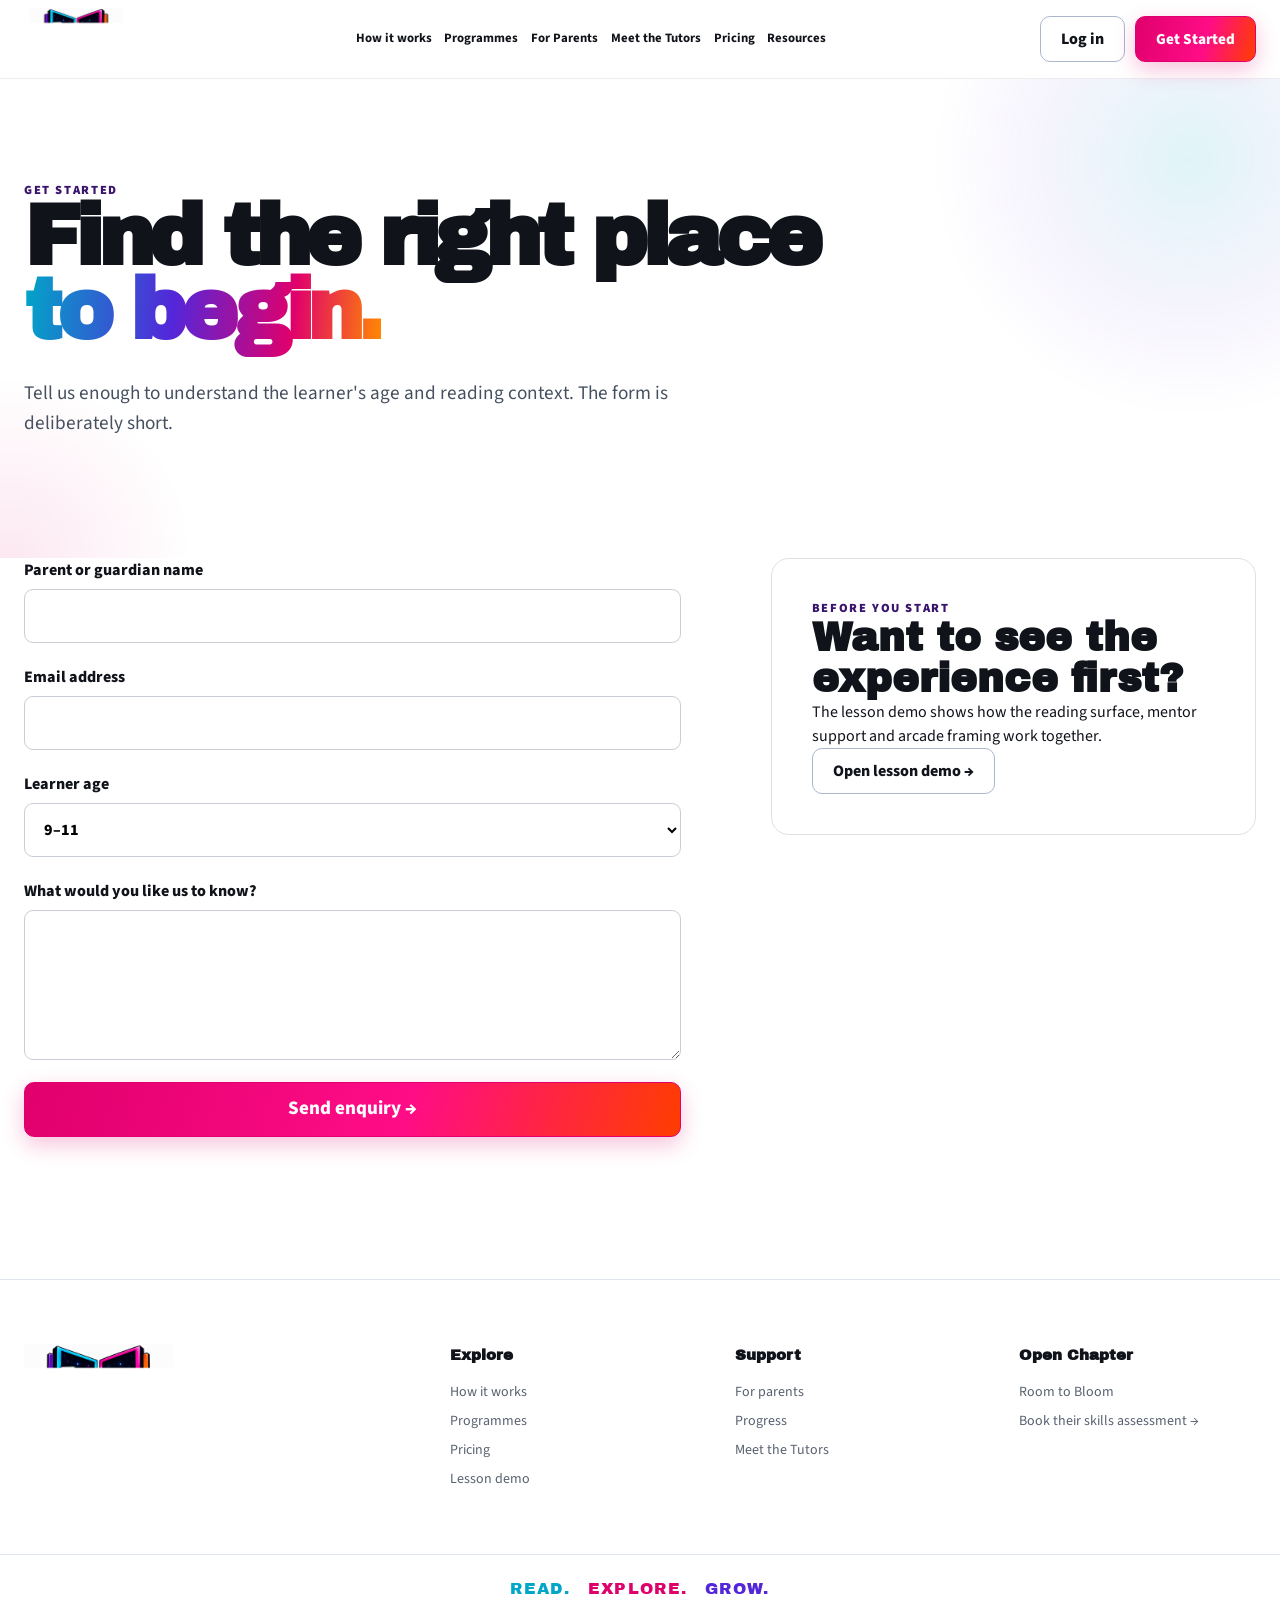
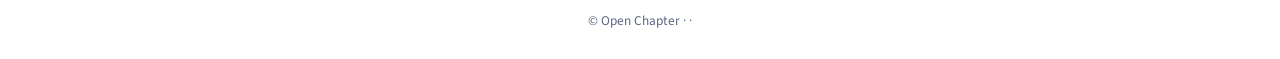
==== commit bf485c5d: "Restore the homepage header and give the new pages a finished view. Log in and Get Started match mai" ====
--- a/get-started.html
+++ b/get-started.html
@@ -23,7 +23,7 @@
 <nav class="primary-nav" data-menu="" id="primary-nav" aria-label="Primary">
 <a href="how-it-works.html">How it works</a><a href="programmes.html">Programmes</a><a href="parents.html">For Parents</a><a href="tutors.html">Meet the Tutors</a><a href="pricing.html">Pricing</a><a href="resources.html">Resources</a>
 </nav>
-<div class="header-actions"><a class="btn btn-outline" href="[LOGIN URL TBC]">Log in</a><a class="btn btn-outline" href="get-started.html?intent=assessment">Book assessment</a></div>
+<div class="header-actions"><button class="btn btn-outline">Log in</button><a class="btn btn-hot" href="get-started.html">Get Started</a></div>
 </div>
 </header><main id="main"><section class="v6-hero compact start-hero"><div class="shell"><p class="eyebrow">GET STARTED</p><h1>Find the right place<br><em>to begin.</em></h1><p class="v6-lede">Tell us enough to understand the learner's age and reading context. The form is deliberately short.</p></div></section><section class="start-layout"><div class="shell"><form class="start-form" data-start-form><label><span>Parent or guardian name</span><input name="name" autocomplete="name" required></label><label><span>Email address</span><input name="email" type="email" autocomplete="email" required></label><label><span>Learner age</span><select name="age"><option>6–8</option><option selected>9–11</option><option>12–14</option></select></label><label><span>What would you like us to know?</span><textarea name="context" rows="5"></textarea></label><button class="btn btn-hot btn-lg" type="submit">Send enquiry →</button><p class="form-message" aria-live="polite"></p></form><aside><p class="eyebrow">BEFORE YOU START</p><h2>Want to see the experience first?</h2><p>The lesson demo shows how the reading surface, mentor support and arcade framing work together.</p><a class="btn btn-outline" href="lesson.html">Open lesson demo →</a></aside></div></section></main><footer class="site-footer-v6"><div class="shell footer-v6-grid"><a class="footer-logo" href="index.html"><img src="assets/open-chapters-logo.png" alt="Open Chapter — Room to Bloom"></a><div><strong>Explore</strong><a href="how-it-works.html">How it works</a><a href="programmes.html">Programmes</a><a href="pricing.html">Pricing</a><a href="lesson.html">Lesson demo</a></div><div><strong>Support</strong><a href="parents.html">For parents</a><a href="progress.html">Progress</a><a href="tutors.html">Meet the Tutors</a></div><div><strong>Open Chapter</strong><span>Room to Bloom</span><a href="get-started.html?intent=assessment">Book their skills assessment →</a></div></div><div class="v79-footer-signoff"><p><span>READ.</span><span>EXPLORE.</span><span>GROW.</span></p><small>© <span class="v79-tbc">[YEAR]</span> Open Chapter · <span class="v79-tbc">[Terms TBC]</span> · <span class="v79-tbc">[Privacy TBC]</span></small></div></footer><script src="js/primitives.js" defer></script><script src="js/app.js" defer></script><script src="js/multipage.js" defer></script><script defer src="js/alive.js"></script>
 </body></html>
--- a/css/v79-pages.css
+++ b/css/v79-pages.css
@@ -1,7 +1,6 @@
 /* Draft for CD review. Shared rules for the v2.3 pages. Tokens only. */
 .v79-grad,
-.v6-hero h1 em,
-.v79 h2 em{
+.v6-hero h1 em{
   font-style:normal;
   color:transparent;
   background:linear-gradient(95deg,var(--cyan),var(--violet2) 42%,var(--magenta) 75%,var(--orange));
@@ -12,15 +11,26 @@
   .v79-grad,.v6-hero h1 em,.v79 h2 em{color:var(--magenta);background:none}
 }
 .btn-hot{font-size:1.1875rem;font-weight:800}
-.v79-tbc{
-  display:inline;
-  border:1.5px dashed var(--orange);
-  background:var(--paper);
-  color:var(--ink);
-  font-size:.85em;
-  border-radius:6px;
-  padding:0 .35em;
-}
+/* Header logo was clipping under the fixed 78px bar once the hot button grew. Keep the mark fully inside the bar. */
+.site-header{overflow:visible}
+.header-inner{height:auto;min-height:78px;padding-block:6px}
+.site-header .brand img{width:105px;height:auto;max-height:62px;object-fit:contain}
+.header-actions .btn-hot{font-size:.95rem;line-height:1.1}
+.v79-tbc{display:none}
+body.v79-review .v79-tbc{display:inline;border:1.5px dashed var(--orange);background:var(--paper);color:var(--ink);font-size:.85em;border-radius:6px;padding:0 .35em}
+.v79 [data-placeholder],.v79 #tutors{display:none}
+body.v79-review [data-placeholder],body.v79-review #tutors{display:block}
+body.v79-review .v79-plans{display:grid}
+.home-page #programmes .reveal,
+.home-page #programmes .v79-show,
+.home-page #parents .parent-picture{
+  opacity:1!important;transform:none!important;animation:none!important
+}
+.home-page .parent-picture picture,.home-page .parent-picture img{
+  display:block;width:100%;height:100%;min-height:455px;object-fit:cover;object-position:50% 35%
+}
+.home-page .programmes-section .programme-cards,
+.home-page .programmes-section .programme-cards article{transform:none!important;opacity:1}
 .primary-nav a[aria-current="page"]{color:var(--magenta);text-decoration:underline;text-underline-offset:6px;text-decoration-thickness:2px}
 @media(max-width:1280px){
   .primary-nav{gap:clamp(8px,1vw,16px);font-size:.8rem}
@@ -59,7 +69,22 @@
 .v79-footer-signoff p span:nth-child(3){color:var(--violet2)}
 .v79-footer-signoff small{display:block;margin-top:10px;color:var(--muted)}
 
-.v79 .v6-hero{padding:48px 0 28px}
+.v79 .v6-hero{padding:36px 0 20px}
+.v79 .v6-hero h1{font-size:clamp(2.3rem,3.6vw,3.35rem);line-height:1.08;letter-spacing:-.03em;max-width:18ch}
+.v79 h2{font-size:clamp(1.55rem,2.2vw,2.05rem);line-height:1.15}
+.v79 .v79-quiet h2{font-family:var(--ui);font-weight:800;font-size:1.35rem;letter-spacing:0}
+.v79 .v79-band{padding:40px 0}
+.v79 p{font-size:1.05rem;line-height:1.5;color:var(--ink)}
+.v79-hero-visual{position:relative;border-radius:18px;overflow:hidden;border:4px solid #fff;box-shadow:0 28px 70px rgba(16,19,26,.22),8px 8px 0 var(--cyan),-8px -8px 0 var(--magenta);background:var(--ink);min-height:280px}
+.pricing-page .v79-price-visual{margin:22px auto 0;max-width:520px}
+.v79-hero-visual img{width:100%;height:100%;object-fit:cover;min-height:320px;display:block}
+.v79-hero-visual figcaption{position:absolute;left:12px;bottom:12px;background:var(--ink);color:var(--white);font-family:var(--display);font-size:.85rem;padding:8px 12px;border-radius:10px;border:2px solid var(--cyan)}
+.v79-cards-4 article,.v79-trust li,.v79-beats li,.v79-plans article,.v79-feature{
+  border:0;border-radius:16px;box-shadow:0 16px 36px rgba(16,19,26,.12),5px 5px 0 var(--cyan)
+}
+.v79-trust li:nth-child(2),.v79-cards-4 li:nth-child(2) article{box-shadow:0 16px 36px rgba(16,19,26,.12),5px 5px 0 var(--violet2)}
+.v79-trust li:nth-child(3),.v79-cards-4 li:nth-child(3) article{box-shadow:0 16px 36px rgba(16,19,26,.12),5px 5px 0 var(--magenta)}
+.v79-trust li:nth-child(4),.v79-cards-4 li:nth-child(4) article{box-shadow:0 16px 36px rgba(16,19,26,.12),5px 5px 0 var(--orange)}
 .v79-hero .v6-lede{max-width:40rem}
 .v79-chips{display:flex;flex-wrap:wrap;gap:8px;list-style:none;padding:0;margin:18px 0 0}
 .v79-chips li{border:1px solid var(--line);border-radius:999px;padding:6px 12px;font-weight:700;background:var(--white)}
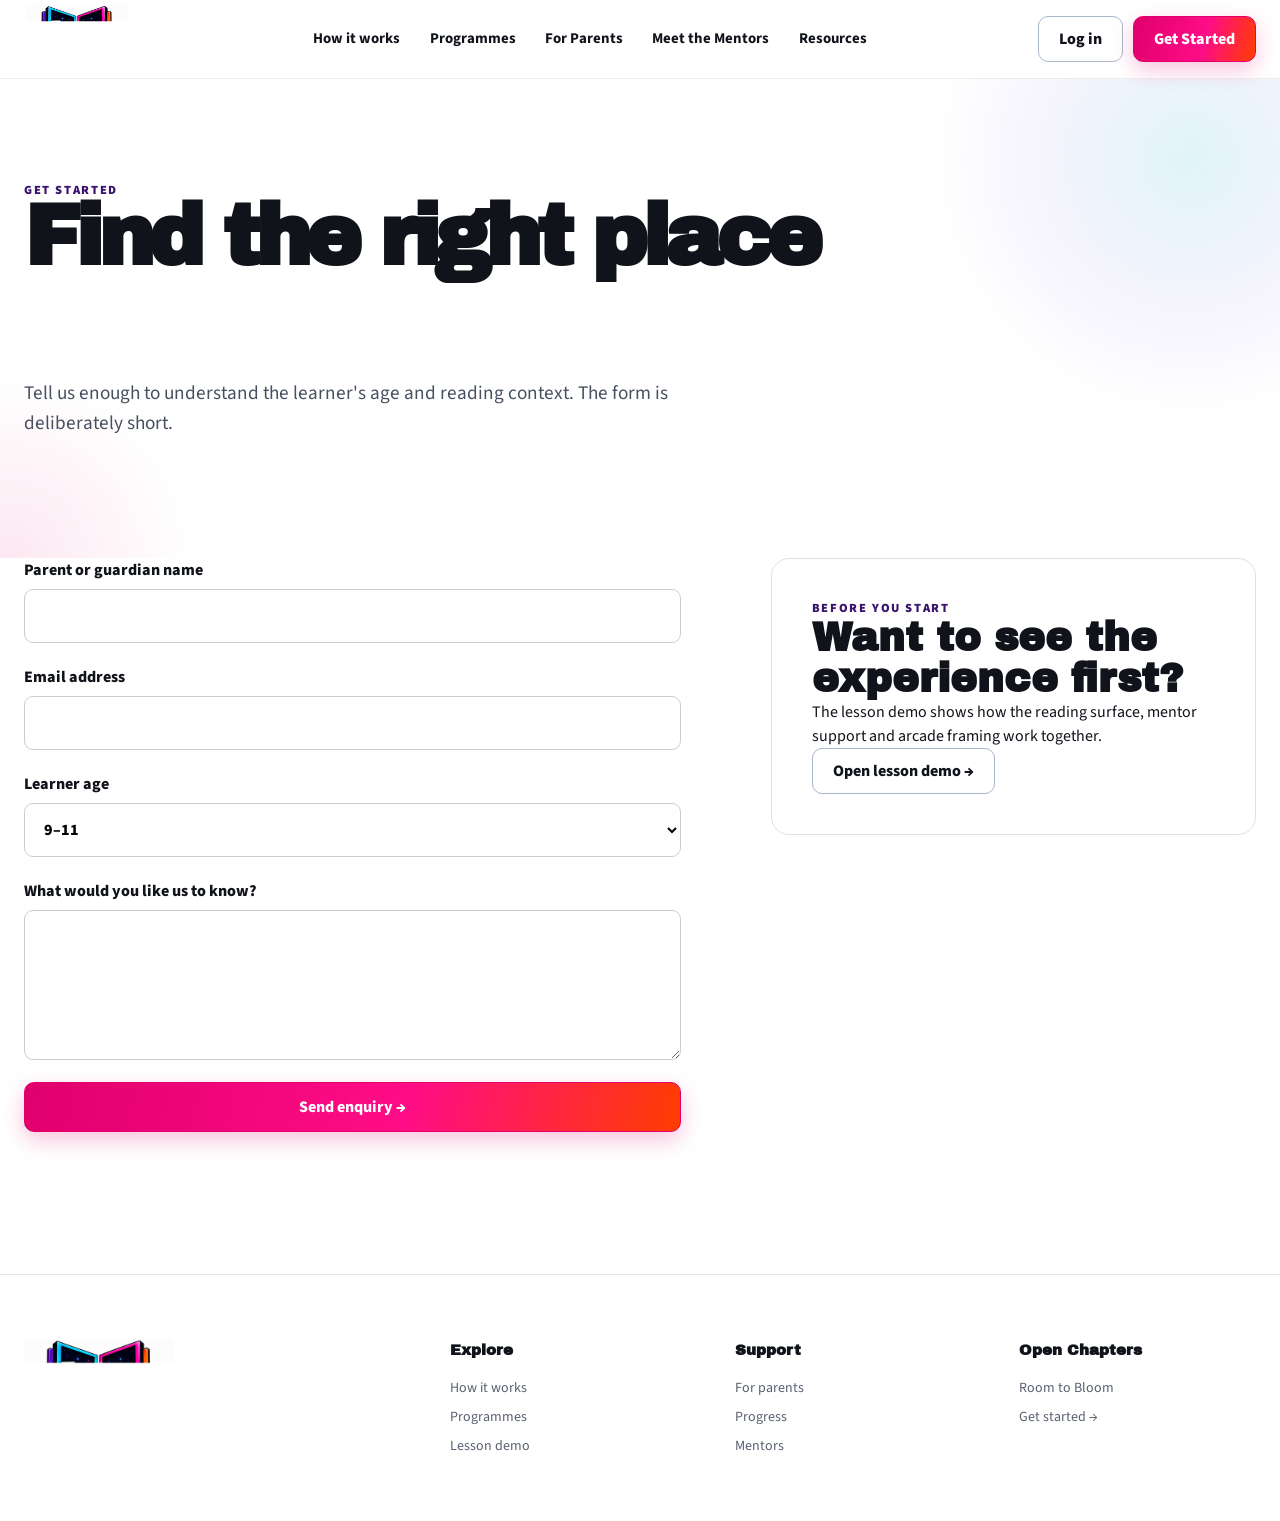
==== commit 7a27134d: "Merge 9c552006a1e011a02582e7a264744f7cd5f29842 into 67b965db2bcc21def4b96e5f4c889e3c02606fa5" ====
--- a/get-started.html
+++ b/get-started.html
@@ -4,8 +4,8 @@
 <meta charset="utf-8">
 <meta name="viewport" content="width=device-width,initial-scale=1">
 <meta name="theme-color" content="#ffffff">
-<title>Get Started — Open Chapter</title>
-<meta name="description" content="Get started with Open Chapter.">
+<title>Get Started — Open Chapters</title>
+<meta name="description" content="Get started with Open Chapters.">
 <link rel="preconnect" href="https://fonts.googleapis.com">
 <link rel="preconnect" href="https://fonts.gstatic.com" crossorigin>
 <link href="https://fonts.googleapis.com/css2?family=Archivo+Black&family=Source+Sans+3:wght@400;600;700;800;900&display=swap" rel="stylesheet">
@@ -15,15 +15,14 @@
 <link rel="stylesheet" href="css/interaction-states.css">
 <link rel="stylesheet" href="css/multipage.css">
 <link href="css/alive.css" rel="stylesheet"/>
-<link rel="stylesheet" href="css/v79-pages.css">
 </head><body class="start-page"><a class="skip-link" href="#main">Skip to content</a><header class="site-header" data-header="">
 <div class="shell header-inner">
-<a aria-label="Open Chapter home" class="brand" href="index.html"><img alt="Open Chapter — Room to Bloom" src="assets/open-chapters-logo.png"/></a>
+<a aria-label="Open Chapters home" class="brand" href="index.html"><img alt="Open Chapters — Room to Bloom" src="assets/open-chapters-logo.png"/></a>
 <button aria-controls="primary-nav" aria-expanded="false" class="menu-toggle" data-menu-toggle=""><span></span><span></span><span></span><b class="sr-only">Menu</b></button>
-<nav class="primary-nav" data-menu="" id="primary-nav" aria-label="Primary">
-<a href="how-it-works.html">How it works</a><a href="programmes.html">Programmes</a><a href="parents.html">For Parents</a><a href="tutors.html">Meet the Tutors</a><a href="pricing.html">Pricing</a><a href="resources.html">Resources</a>
+<nav class="primary-nav" data-menu="" id="primary-nav">
+<a href="how-it-works.html">How it works</a><a href="programmes.html">Programmes</a><a href="parents.html">For Parents</a><a href="mentors.html">Meet the Mentors</a><a href="resources.html">Resources</a>
 </nav>
 <div class="header-actions"><button class="btn btn-outline">Log in</button><a class="btn btn-hot" href="get-started.html">Get Started</a></div>
 </div>
-</header><main id="main"><section class="v6-hero compact start-hero"><div class="shell"><p class="eyebrow">GET STARTED</p><h1>Find the right place<br><em>to begin.</em></h1><p class="v6-lede">Tell us enough to understand the learner's age and reading context. The form is deliberately short.</p></div></section><section class="start-layout"><div class="shell"><form class="start-form" data-start-form><label><span>Parent or guardian name</span><input name="name" autocomplete="name" required></label><label><span>Email address</span><input name="email" type="email" autocomplete="email" required></label><label><span>Learner age</span><select name="age"><option>6–8</option><option selected>9–11</option><option>12–14</option></select></label><label><span>What would you like us to know?</span><textarea name="context" rows="5"></textarea></label><button class="btn btn-hot btn-lg" type="submit">Send enquiry →</button><p class="form-message" aria-live="polite"></p></form><aside><p class="eyebrow">BEFORE YOU START</p><h2>Want to see the experience first?</h2><p>The lesson demo shows how the reading surface, mentor support and arcade framing work together.</p><a class="btn btn-outline" href="lesson.html">Open lesson demo →</a></aside></div></section></main><footer class="site-footer-v6"><div class="shell footer-v6-grid"><a class="footer-logo" href="index.html"><img src="assets/open-chapters-logo.png" alt="Open Chapter — Room to Bloom"></a><div><strong>Explore</strong><a href="how-it-works.html">How it works</a><a href="programmes.html">Programmes</a><a href="pricing.html">Pricing</a><a href="lesson.html">Lesson demo</a></div><div><strong>Support</strong><a href="parents.html">For parents</a><a href="progress.html">Progress</a><a href="tutors.html">Meet the Tutors</a></div><div><strong>Open Chapter</strong><span>Room to Bloom</span><a href="get-started.html?intent=assessment">Book their skills assessment →</a></div></div><div class="v79-footer-signoff"><p><span>READ.</span><span>EXPLORE.</span><span>GROW.</span></p><small>© <span class="v79-tbc">[YEAR]</span> Open Chapter · <span class="v79-tbc">[Terms TBC]</span> · <span class="v79-tbc">[Privacy TBC]</span></small></div></footer><script src="js/primitives.js" defer></script><script src="js/app.js" defer></script><script src="js/multipage.js" defer></script><script defer src="js/alive.js"></script>
+</header><main id="main"><section class="v6-hero compact start-hero"><div class="shell"><p class="eyebrow">GET STARTED</p><h1>Find the right place<br><em>to begin.</em></h1><p class="v6-lede">Tell us enough to understand the learner's age and reading context. The form is deliberately short.</p></div></section><section class="start-layout"><div class="shell"><form class="start-form" data-start-form><label><span>Parent or guardian name</span><input name="name" autocomplete="name" required></label><label><span>Email address</span><input name="email" type="email" autocomplete="email" required></label><label><span>Learner age</span><select name="age"><option>6–8</option><option selected>9–11</option><option>12–14</option></select></label><label><span>What would you like us to know?</span><textarea name="context" rows="5"></textarea></label><button class="btn btn-hot btn-lg" type="submit">Send enquiry →</button><p class="form-message" aria-live="polite"></p></form><aside><p class="eyebrow">BEFORE YOU START</p><h2>Want to see the experience first?</h2><p>The lesson demo shows how the reading surface, mentor support and arcade framing work together.</p><a class="btn btn-outline" href="lesson.html">Open lesson demo →</a></aside></div></section></main><footer class="site-footer-v6"><div class="shell footer-v6-grid"><a class="footer-logo" href="index.html"><img src="assets/open-chapters-logo.png" alt="Open Chapters — Room to Bloom"></a><div><strong>Explore</strong><a href="how-it-works.html">How it works</a><a href="programmes.html">Programmes</a><a href="lesson.html">Lesson demo</a></div><div><strong>Support</strong><a href="parents.html">For parents</a><a href="progress.html">Progress</a><a href="mentors.html">Mentors</a></div><div><strong>Open Chapters</strong><span>Room to Bloom</span><a href="get-started.html">Get started →</a></div></div></footer><script src="js/primitives.js" defer></script><script src="js/app.js" defer></script><script src="js/multipage.js" defer></script><script defer src="js/alive.js"></script>
 </body></html>
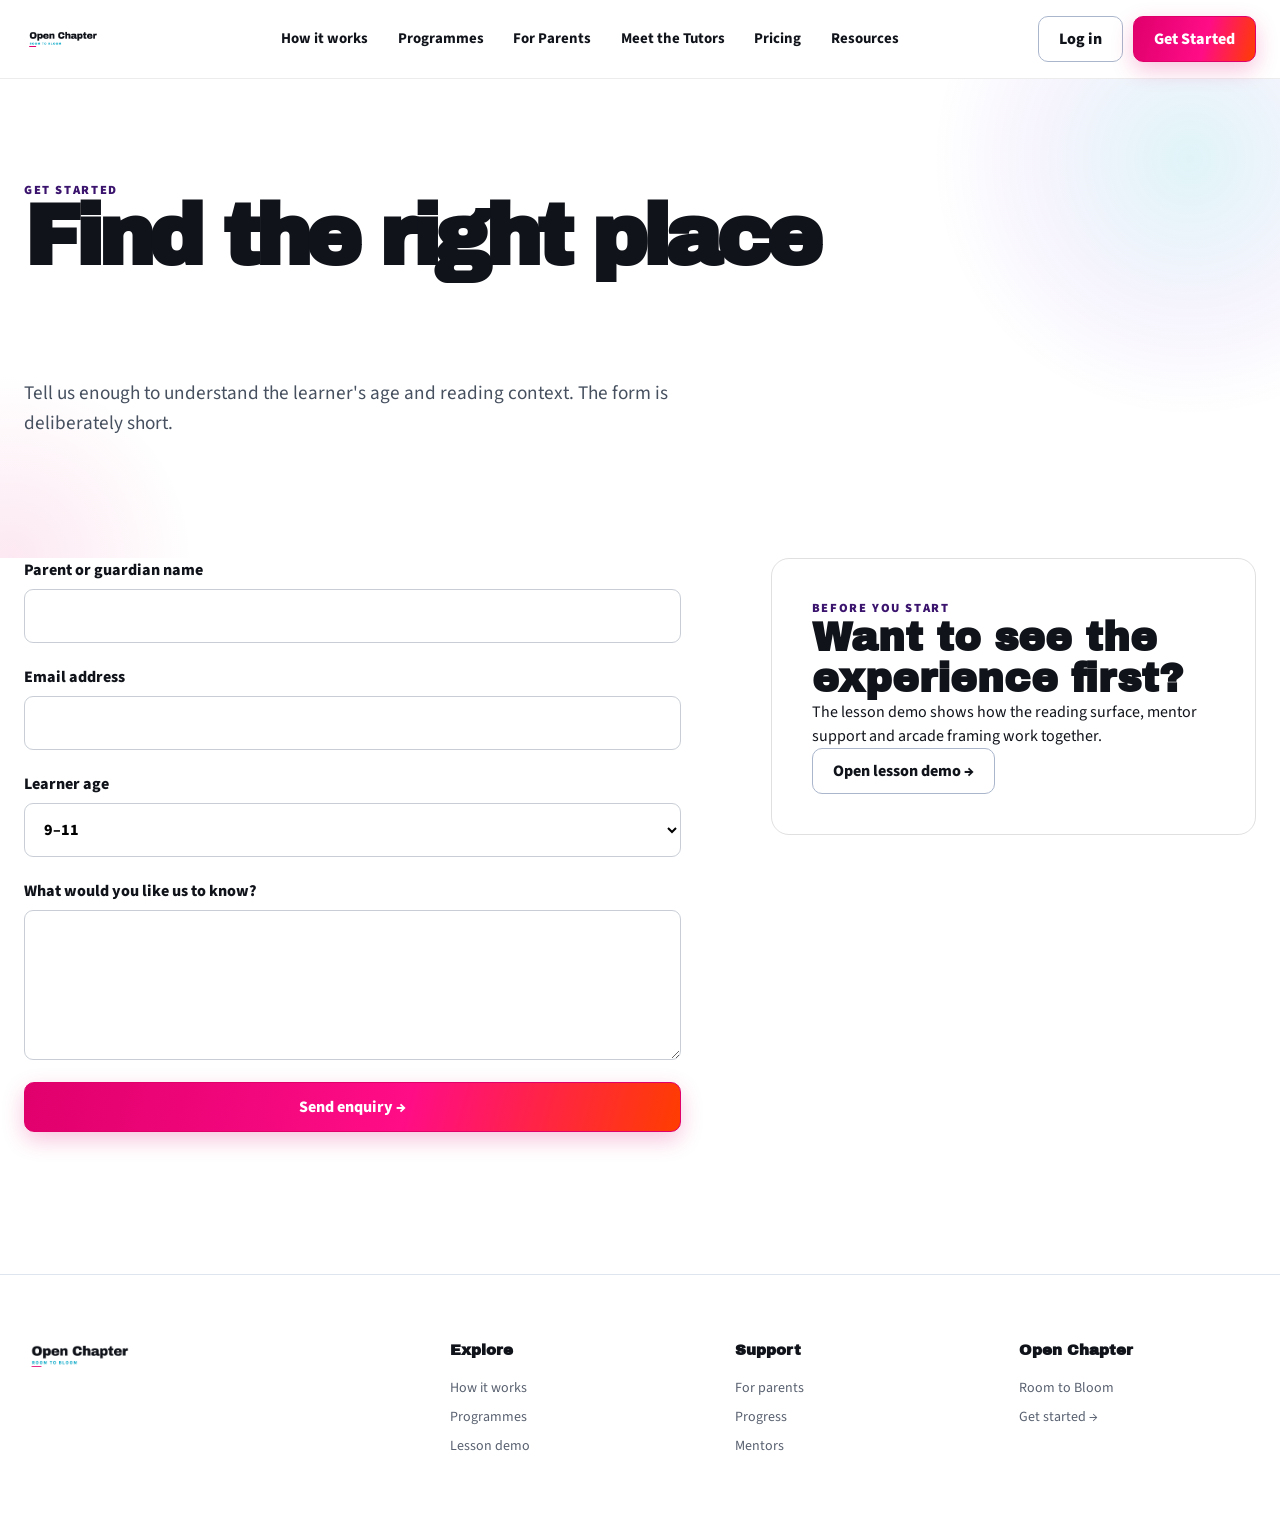
==== commit dde77fcc: "Implement r9 programmes, tutors, pricing, and home What you get. Port the approved mock markup and s" ====
--- a/get-started.html
+++ b/get-started.html
@@ -4,8 +4,8 @@
 <meta charset="utf-8">
 <meta name="viewport" content="width=device-width,initial-scale=1">
 <meta name="theme-color" content="#ffffff">
-<title>Get Started — Open Chapters</title>
-<meta name="description" content="Get started with Open Chapters.">
+<title>Get Started — Open Chapter</title>
+<meta name="description" content="Get started with Open Chapter.">
 <link rel="preconnect" href="https://fonts.googleapis.com">
 <link rel="preconnect" href="https://fonts.gstatic.com" crossorigin>
 <link href="https://fonts.googleapis.com/css2?family=Archivo+Black&family=Source+Sans+3:wght@400;600;700;800;900&display=swap" rel="stylesheet">
@@ -17,12 +17,12 @@
 <link href="css/alive.css" rel="stylesheet"/>
 </head><body class="start-page"><a class="skip-link" href="#main">Skip to content</a><header class="site-header" data-header="">
 <div class="shell header-inner">
-<a aria-label="Open Chapters home" class="brand" href="index.html"><img alt="Open Chapters — Room to Bloom" src="assets/open-chapters-logo.png"/></a>
+<a aria-label="Open Chapter home" class="brand" href="index.html"><img alt="Open Chapter — Room to Bloom" src="assets/open-chapters-logo.png"/></a>
 <button aria-controls="primary-nav" aria-expanded="false" class="menu-toggle" data-menu-toggle=""><span></span><span></span><span></span><b class="sr-only">Menu</b></button>
 <nav class="primary-nav" data-menu="" id="primary-nav">
-<a href="how-it-works.html">How it works</a><a href="programmes.html">Programmes</a><a href="parents.html">For Parents</a><a href="mentors.html">Meet the Mentors</a><a href="resources.html">Resources</a>
+<a href="how-it-works.html">How it works</a><a href="programmes.html">Programmes</a><a href="parents.html">For Parents</a><a href="tutors.html">Meet the Tutors</a><a href="pricing.html">Pricing</a><a href="resources.html">Resources</a>
 </nav>
 <div class="header-actions"><button class="btn btn-outline">Log in</button><a class="btn btn-hot" href="get-started.html">Get Started</a></div>
 </div>
-</header><main id="main"><section class="v6-hero compact start-hero"><div class="shell"><p class="eyebrow">GET STARTED</p><h1>Find the right place<br><em>to begin.</em></h1><p class="v6-lede">Tell us enough to understand the learner's age and reading context. The form is deliberately short.</p></div></section><section class="start-layout"><div class="shell"><form class="start-form" data-start-form><label><span>Parent or guardian name</span><input name="name" autocomplete="name" required></label><label><span>Email address</span><input name="email" type="email" autocomplete="email" required></label><label><span>Learner age</span><select name="age"><option>6–8</option><option selected>9–11</option><option>12–14</option></select></label><label><span>What would you like us to know?</span><textarea name="context" rows="5"></textarea></label><button class="btn btn-hot btn-lg" type="submit">Send enquiry →</button><p class="form-message" aria-live="polite"></p></form><aside><p class="eyebrow">BEFORE YOU START</p><h2>Want to see the experience first?</h2><p>The lesson demo shows how the reading surface, mentor support and arcade framing work together.</p><a class="btn btn-outline" href="lesson.html">Open lesson demo →</a></aside></div></section></main><footer class="site-footer-v6"><div class="shell footer-v6-grid"><a class="footer-logo" href="index.html"><img src="assets/open-chapters-logo.png" alt="Open Chapters — Room to Bloom"></a><div><strong>Explore</strong><a href="how-it-works.html">How it works</a><a href="programmes.html">Programmes</a><a href="lesson.html">Lesson demo</a></div><div><strong>Support</strong><a href="parents.html">For parents</a><a href="progress.html">Progress</a><a href="mentors.html">Mentors</a></div><div><strong>Open Chapters</strong><span>Room to Bloom</span><a href="get-started.html">Get started →</a></div></div></footer><script src="js/primitives.js" defer></script><script src="js/app.js" defer></script><script src="js/multipage.js" defer></script><script defer src="js/alive.js"></script>
+</header><main id="main"><section class="v6-hero compact start-hero"><div class="shell"><p class="eyebrow">GET STARTED</p><h1>Find the right place<br><em>to begin.</em></h1><p class="v6-lede">Tell us enough to understand the learner's age and reading context. The form is deliberately short.</p></div></section><section class="start-layout"><div class="shell"><form class="start-form" data-start-form><label><span>Parent or guardian name</span><input name="name" autocomplete="name" required></label><label><span>Email address</span><input name="email" type="email" autocomplete="email" required></label><label><span>Learner age</span><select name="age"><option>6–8</option><option selected>9–11</option><option>12–14</option></select></label><label><span>What would you like us to know?</span><textarea name="context" rows="5"></textarea></label><button class="btn btn-hot btn-lg" type="submit">Send enquiry →</button><p class="form-message" aria-live="polite"></p></form><aside><p class="eyebrow">BEFORE YOU START</p><h2>Want to see the experience first?</h2><p>The lesson demo shows how the reading surface, mentor support and arcade framing work together.</p><a class="btn btn-outline" href="lesson.html">Open lesson demo →</a></aside></div></section></main><footer class="site-footer-v6"><div class="shell footer-v6-grid"><a class="footer-logo" href="index.html"><img src="assets/open-chapters-logo.png" alt="Open Chapter — Room to Bloom"></a><div><strong>Explore</strong><a href="how-it-works.html">How it works</a><a href="programmes.html">Programmes</a><a href="lesson.html">Lesson demo</a></div><div><strong>Support</strong><a href="parents.html">For parents</a><a href="progress.html">Progress</a><a href="mentors.html">Mentors</a></div><div><strong>Open Chapter</strong><span>Room to Bloom</span><a href="get-started.html">Get started →</a></div></div></footer><script src="js/primitives.js" defer></script><script src="js/app.js" defer></script><script src="js/multipage.js" defer></script><script defer src="js/alive.js"></script>
 </body></html>
